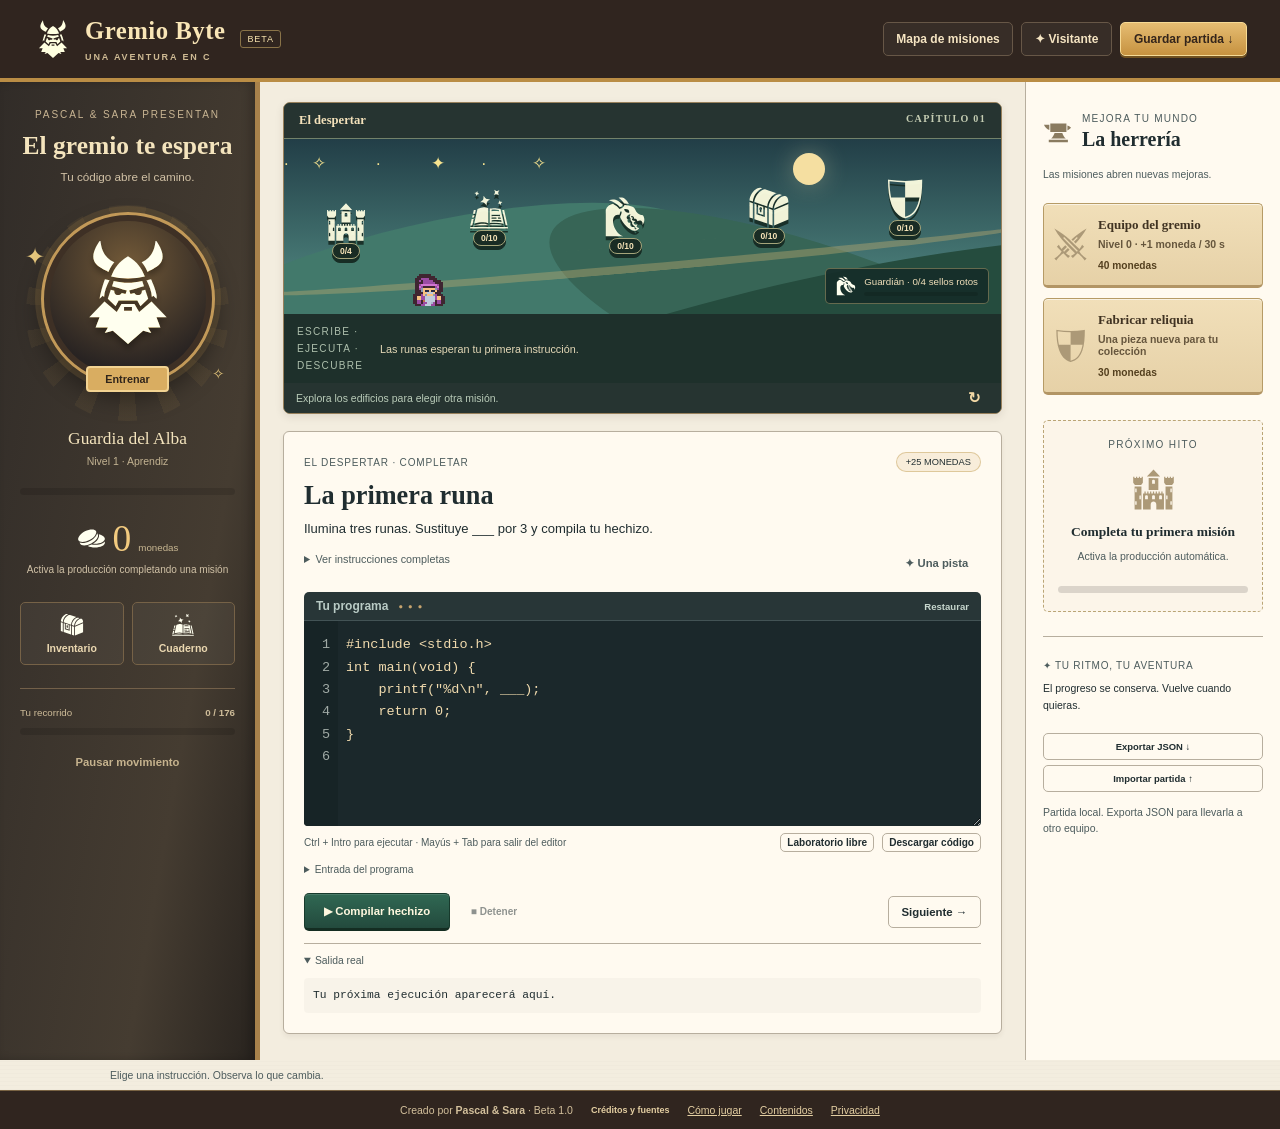
==== index.html @ 7a45344c "Publicar Gremio Byte: aventura C de Pascal & Sara" ====
<!doctype html>
<html lang="es" data-game="gremio-byte"><head><meta charset="utf-8"><meta name="viewport" content="width=device-width,initial-scale=1"><meta http-equiv="Content-Security-Policy" content="default-src 'self'; script-src 'self' 'wasm-unsafe-eval'; worker-src 'self' blob:; connect-src 'self'; img-src 'self' data: blob:; style-src 'self' 'unsafe-inline'; font-src 'self'; object-src 'none'; base-uri 'self'; form-action 'none'"><meta name="description" content="Gremio Byte: programa, explora y construye. Por Pascal &amp; Sara."><meta name="theme-color" content="#241b17"><title>Gremio Byte · Pascal &amp; Sara</title><link rel="icon" href="assets/game/dwarf-face.svg"><link rel="stylesheet" href="style.css"><script type="module" src="app.js"></script></head>
<body><a class="skip" href="#code">Ir al editor</a>
<header class="masthead"><a class="brand" href="./"><img src="assets/game/dwarf-face.svg" alt=""><span>Gremio Byte<small>UNA AVENTURA EN C</small></span></a><span class="beta">BETA</span><nav aria-label="Partida"><button id="open-map">Mapa de misiones</button><button id="open-settings"><span id="avatar-symbol">✦</span> <span id="profile-name">Visitante</span></button><button id="save-exit" class="gold">Guardar partida ↓</button></nav></header>
<div class="game-shell" id="workspace">
<aside class="character-panel"><div class="chapter-label">PASCAL &amp; SARA PRESENTAN</div><h1>El gremio te espera</h1><p class="world-intro">Tu código abre el camino.</p>
<div class="portrait-scene" id="portrait"><div class="sun-rays"></div><div class="floating-rune r1">✦</div><div class="floating-rune r2">✧</div><button id="gather" class="gather" aria-label="Entrenar: ganar una moneda"><img src="assets/game/dwarf-face.svg" alt=""><span class="gather-label">Entrenar</span></button><div id="float-reward" aria-hidden="true"></div></div>
<div class="character-name"><strong id="club-label">Taller del Alba</strong><span id="hero-level">Nivel 1 · Aprendiz</span></div><progress id="xp-bar" max="5" value="0" aria-label="Progreso al siguiente nivel"></progress>
<div class="wallet"><img src="assets/game/coins.svg" alt=""><strong id="credits">0</strong><span>monedas</span></div><p id="production" class="production">Completa una misión</p>
<div class="side-actions"><button id="collection"><img src="assets/game/chest.svg" alt=""> Inventario</button><button id="open-study"><img src="assets/game/book.svg" alt=""> Cuaderno</button></div>
<div class="progress-summary"><span>Tu recorrido</span><strong id="mastery">0</strong><progress id="course-progress" max="100" value="0" aria-label="Misiones completadas"></progress></div>
<button id="motion" class="text-button">Pausar movimiento</button></aside>
<main class="play-column"><section class="arena" aria-label="Mundo de juego"><div class="arena-top"><span id="zone-name">El despertar</span><span id="zone-count">CAPÍTULO 01</span></div><div id="board"></div><div class="scene-bottom"><p id="board-caption">Tu primera misión enciende el mundo.</p><button id="replay" aria-label="Repetir visualización">↻</button></div></section>
<section class="mission" aria-labelledby="mission-title"><div class="mission-top"><span id="mission-meta">MISIÓN</span><span id="mission-reward" class="reward">+25 monedas</span></div><h2 id="mission-title">Preparando la aventura…</h2><p id="mission-brief"></p>
<div class="mission-tools"><details id="instructions"><summary>Ver instrucciones completas</summary><div id="statement" class="prose"></div></details><button id="quick-hint" class="text-button">✦ Una pista</button></div>
<div id="block-section" hidden><h3>Ordena las instrucciones</h3><ol id="blocks" class="blocks"></ol></div><div id="prediction-section" hidden><label for="prediction">Tu predicción de la salida</label><textarea id="prediction" rows="3" spellcheck="false"></textarea></div>
<div class="editor-head"><label id="code-label" for="code">Tu programa</label><span class="editor-dots" aria-hidden="true">● ● ●</span><button id="reset-code" title="Recuperar código inicial">Restaurar</button></div><p id="function-note" hidden></p><div class="editor"><pre id="line-numbers" aria-hidden="true">1</pre><textarea id="code" rows="8" spellcheck="false" autocapitalize="off" autocomplete="off" autocorrect="off" aria-describedby="editor-help"></textarea></div>
<div class="editor-foot"><span id="editor-help">Ctrl + Intro para ejecutar · Mayús + Tab para salir del editor</span><button id="lab-toggle" aria-pressed="false">Laboratorio libre</button><button id="download-code">Descargar código</button></div>
<details class="input-details"><summary>Entrada del programa</summary><div id="stdin-section"><label for="stdin">Datos de entrada</label><textarea id="stdin" rows="2"></textarea><p>Los casos de misión usan sus entradas de referencia.</p></div></details>
<div class="run-bar"><button id="run" class="primary">▶ Compilar hechizo</button><button id="stop" disabled>■ Detener</button><button id="next-mission">Siguiente →</button></div><p id="result" role="status" aria-live="polite"></p><details id="output-details" open><summary>Salida real <span id="run-metrics"></span></summary><pre id="output" tabindex="0">El resultado aparecerá aquí.</pre><div id="artifacts"></div></details></section></main>
<aside class="shop-panel"><div class="shop-title"><img src="assets/game/anvil.svg" alt=""><div><span>MEJORA TU MUNDO</span><h2>La herrería</h2></div></div><p class="shop-intro">Las misiones abren nuevas mejoras.</p>
<button id="upgrade" class="shop-item"><img src="assets/game/sword.svg" alt=""><span><strong>Equipo del gremio</strong><small>Nivel <b id="gear">0</b> · +1 moneda / 30 s</small><em><span id="upgrade-cost">40</span> monedas</em></span></button>
<button id="draw" class="shop-item"><img src="assets/game/shield.svg" alt=""><span><strong>Fabricar reliquia</strong><small>Una pieza nueva para tu colección</small><em>30 monedas</em></span></button>
<div class="next-unlock"><span>PRÓXIMO HITO</span><img id="milestone-icon" src="assets/game/castle.svg" alt=""><strong id="milestone-name">Completa tu primera misión</strong><p id="milestone-description">El conocimiento activa la producción.</p><progress id="milestone-progress" max="5" value="0" aria-label="Progreso del próximo hito"></progress></div>
<div class="daily-note"><span>✦ TU RITMO, TU AVENTURA</span><p>El progreso se conserva. Vuelve cuando quieras.</p></div><div class="save-menu"><button id="export">Exportar JSON ↓</button><button id="import-button">Importar partida ↑</button><input id="import-file" type="file" accept=".json,application/json" hidden><p id="save-status">Guardado en este navegador.</p></div></aside></div>
<p id="notice" class="notice" role="status" aria-live="polite">Elige una instrucción. Observa lo que cambia.</p>
<footer><span>Creado por <strong>Pascal &amp; Sara</strong> · Beta 1.0</span><button id="open-credits">Créditos y fuentes</button><a href="docs/GUIA.html">Cómo jugar</a><a href="docs/COBERTURA.html">Contenidos</a><a href="docs/PRIVACIDAD.html">Privacidad</a></footer>
<dialog id="map-dialog" aria-labelledby="map-title"><div class="dialog-top"><div><span class="eyebrow">ELIGE TU DESTINO</span><h2 id="map-title">Mapa de misiones</h2></div><button data-close="map-dialog" aria-label="Cerrar mapa">×</button></div><label for="search-missions">Buscar concepto o misión</label><input type="search" id="search-missions" placeholder="Variables, bucles, vectores…"><div id="campaign-list"></div><a href="downloads/practicas-por-tema.zip">Descargar prácticas y orientaciones</a></dialog>
<dialog id="study-dialog" aria-labelledby="study-title"><div class="dialog-top"><h2 id="study-title">Tu cuaderno</h2><button data-close="study-dialog" aria-label="Cerrar cuaderno">×</button></div><div class="study-tabs" role="tablist" aria-label="Consulta"><button id="tab-theory" data-study="theory" role="tab" aria-controls="theory-pane" aria-selected="true">Ideas</button><button id="tab-glossary" data-study="glossary" role="tab" aria-controls="glossary-pane" aria-selected="false">Palabras</button><button id="tab-hints" data-study="hints" role="tab" aria-controls="hints-pane" aria-selected="false">Pistas</button></div><section id="theory-pane" role="tabpanel" aria-labelledby="tab-theory"><div id="theory-content" class="prose"></div></section><section id="glossary-pane" role="tabpanel" aria-labelledby="tab-glossary" hidden><label for="glossary-search">Busca una palabra del código</label><input id="glossary-search" type="search"><dl id="glossary-results"></dl></section><section id="hints-pane" role="tabpanel" aria-labelledby="tab-hints" hidden><p id="hint-text"></p><button id="hint">Otra pista</button><button id="show-solution">Ver propuesta explicada</button><div id="solution" class="prose" hidden></div></section></dialog>
<dialog id="settings" aria-labelledby="settings-title"><div class="dialog-top"><h2 id="settings-title">Tu lugar de juego</h2><button type="button" data-close="settings" aria-label="Cerrar preferencias">×</button></div><form id="settings-form"><div class="form-grid"><label>Nombre o alias<input name="name" maxlength="32" required autocomplete="off"></label><label>Nombre de tu taller o gremio<input name="club" maxlength="40" required autocomplete="off"></label><label>Emblema<select name="avatar"><option value="0">✦ Estrella</option><option value="1">◇ Diamante</option><option value="2">♧ Trébol</option><option value="3">☼ Sol</option><option value="4">△ Triángulo</option><option value="5">○ Círculo</option><option value="6">⬡ Hexágono</option><option value="7">♜ Torre</option><option value="8">♞ Caballo</option><option value="9">♝ Alfil</option><option value="10">♛ Dama</option><option value="11">♚ Rey</option></select></label><label>Ambiente<select name="theme"><option value="cream">Papel crema</option><option value="night">Noche</option><option value="contrast">Alto contraste</option><option value="paper">Papel blanco</option></select></label><label>Tamaño del texto<select name="scale"><option value="1">100 %</option><option value="1.15">115 %</option><option value="1.3">130 %</option><option value="1.5">150 %</option><option value="1.75">175 %</option><option value="2">200 %</option></select></label><label>Colores de los elementos<select name="vision"><option value="standard">Estándar</option><option value="deuteranopia">Deuteranopia</option><option value="protanopia">Protanopia</option><option value="tritanopia">Tritanopia</option><option value="monochrome">Monocromo</option></select></label><label>Color del papel crema<input name="background" type="color" value="#f3eddf"></label></div><label class="check"><input name="motion" type="checkbox"> Animaciones de fondo y escena</label><label class="check"><input name="sound" type="checkbox"> Sonido breve al completar una misión</label><p class="quiet">Las formas y etiquetas también distinguen los elementos. El texto y los controles conservan su propio fondo para mantener el contraste.</p><button class="primary" type="submit">Guardar preferencias</button></form></dialog>
<dialog id="credits-dialog" aria-labelledby="credits-title"><div class="dialog-top"><h2 id="credits-title">Créditos y fuentes</h2><button data-close="credits-dialog" type="button" aria-label="Cerrar créditos">×</button></div><div id="credits-body" class="prose"></div></dialog>
<dialog id="collection-dialog" aria-labelledby="collection-title"><div class="dialog-top"><h2 id="collection-title">Inventario</h2><button data-close="collection-dialog" type="button" aria-label="Cerrar colección">×</button></div><div id="collection-body"></div></dialog>
<dialog id="exit-dialog" aria-labelledby="exit-title"><div class="dialog-top"><h2 id="exit-title">Llévate tu partida</h2><button data-close="exit-dialog" type="button" aria-label="Cerrar aviso de guardado">×</button></div><p>Hemos solicitado la descarga de tu JSON. Comprueba que esté en Descargas antes de cerrar esta pestaña.</p><p>La copia local se conserva en este navegador. No se envían tu código ni tu progreso a un servidor de partidas.</p><button data-close="exit-dialog" type="button" class="primary">Seguir jugando</button></dialog>
<div id="source-toast" class="toast" role="status" hidden>Has llegado al taller. Creado por Pascal & Sara El menú del navegador sigue disponible.</div>
<noscript>Activa JavaScript para jugar. También puedes descargar las prácticas.</noscript></body></html>
---- style.css ----
@font-face{font-family:system-fallback;src:local("Georgia")}
:root{--bg:#eee4ce;--panel:#fff6df;--ink:#302b26;--muted:#64584b;--accent:#275c4d;--accentText:#fff;--line:#c6b79b;--scale:1;--gold:#e8bd66;--wood:#30251f;--team-a:#8edbc1;--team-b:#e9ba6a}
*{box-sizing:border-box}html{font-size:calc(15px * var(--scale));color-scheme:light}body{margin:0;background:var(--bg);color:var(--ink);font-family:"Segoe UI",sans-serif;background-image:repeating-linear-gradient(0deg,transparent 0 3px,#00000003 3px 4px)}button,input,select,textarea{font:inherit}button,a,input,textarea,select,summary{-webkit-tap-highlight-color:transparent}button{cursor:pointer;border:1px solid var(--line);border-radius:5px;background:var(--panel);color:var(--ink);padding:.6rem .85rem;font-weight:600;transition:filter .15s,transform .15s}button:hover:not(:disabled){filter:brightness(1.08);transform:translateY(-1px)}button:active:not(:disabled){transform:translateY(1px)}button:disabled{opacity:.5;cursor:default}button:focus-visible,a:focus-visible,summary:focus-visible,input:focus-visible,textarea:focus-visible,select:focus-visible{outline:3px solid #1584c9;outline-offset:3px}a{color:var(--accent)}[hidden]{display:none!important}img{max-width:100%}h1,h2,h3,p{margin-top:0}h1,h2,h3{font-family:Georgia,serif}h2{font-size:1.65rem}p{line-height:1.55}small{font-size:.76rem}.skip{position:absolute;top:-100px;left:10px;background:var(--panel);padding:12px;z-index:100}.skip:focus{top:10px}
.masthead{height:82px;background:var(--wood);color:#f8e4af;border-bottom:4px solid #ba8d45;display:flex;align-items:center;padding:0 2.2rem;gap:1rem;box-shadow:0 2px 10px #0004}.brand{color:#f9e6b7;text-decoration:none;display:flex;gap:.8rem;align-items:center;font:bold 1.65rem Georgia,serif;letter-spacing:.02em}.brand img{width:40px;height:40px;filter:sepia(1) saturate(2)}.brand small{display:block;font:600 .6rem "Segoe UI",sans-serif;letter-spacing:.21em;color:#cfbb94;margin-top:7px}.beta{border:1px solid #897348;border-radius:3px;font-size:.6rem;padding:.2rem .4rem;letter-spacing:.1em}.masthead nav{margin-left:auto;display:flex;gap:8px}.masthead button{background:#ffffff09;border-color:#675747;color:#f5e4c2;font-size:.8rem}.masthead button.gold{background:linear-gradient(#e6bd72,#c69240);border-color:#f6da95;color:#34251b;box-shadow:0 2px 0 #705120}
.game-shell{display:grid;grid-template-columns:260px minmax(0,1fr) 255px;max-width:1600px;margin:auto;min-height:calc(100vh - 145px)}.character-panel{background:linear-gradient(100deg,#312c28,#453c31 70%,#29241f);color:#f4e4bd;border-right:5px solid #a7814b;box-shadow:inset -5px 0 10px #0003;padding:27px 20px;text-align:center;position:relative}.chapter-label{font-size:.56rem;letter-spacing:.19em;color:#c9b593;margin-bottom:12px}.character-panel h1{font-size:1.7rem;line-height:1.1;margin-bottom:8px}.world-intro{font-size:.78rem;color:#d1c1a5}.portrait-scene{height:230px;position:relative;display:grid;place-items:center;isolation:isolate}.sun-rays{position:absolute;inset:3%;border-radius:50%;background:repeating-conic-gradient(from 0deg,#ecba5b10 0deg 10deg,transparent 10deg 25deg);animation:spin 80s linear infinite;z-index:-1}.gather{position:relative;width:174px;height:174px;border-radius:50%;display:grid;place-items:center;border:3px solid #c29958;background:radial-gradient(circle at 50% 30%,#735a38,#282322 72%);box-shadow:inset 0 0 0 6px #3e3025,0 0 0 6px #a7804733,0 12px 25px #0006;transition:transform .1s}.gather img{width:110px;height:110px;filter:sepia(1) saturate(1.4);margin-top:-13px;filter:drop-shadow(0 5px 3px #0005) sepia(1)}.gather:hover:not(:disabled){transform:scale(1.035)}.gather:active:not(:disabled){transform:scale(.96)}.gather-label{position:absolute;bottom:-9px;background:#d9ad61;color:#30251b;border:2px solid #f2d392;padding:5px 17px;border-radius:4px;font-size:.72rem;white-space:nowrap}.floating-rune{position:absolute;color:#e7c87d;animation:bob 4s ease-in-out infinite}.r1{left:5px;top:45px;font-size:1.6rem}.r2{right:10px;bottom:45px;animation-delay:-2s}.character-name strong{display:block;font:1.16rem Georgia,serif}.character-name span{display:block;color:#c3b392;font-size:.7rem;margin:6px 0 11px}progress{width:100%;height:7px;accent-color:#bb914c;border:0;border-radius:5px;overflow:hidden}progress::-webkit-progress-bar{background:#0002}progress::-webkit-progress-value{background:linear-gradient(90deg,#a67b39,#ebc879)}.wallet{display:flex;align-items:baseline;justify-content:center;gap:7px;margin:22px 0 2px}.wallet img{width:29px;height:29px;align-self:center;filter:sepia(1)}.wallet strong{font:2.5rem Georgia,serif;color:#f2ca7f}.wallet span{font-size:.65rem;color:#c8b792}.production{font-size:.67rem;color:#d1c2a7;min-height:2rem}.side-actions{display:grid;grid-template-columns:1fr 1fr;gap:8px}.side-actions button{background:#ffffff0a;color:#ebd8b1;border-color:#766247;font-size:.7rem;padding:10px 2px}.side-actions img{display:block;width:24px;height:24px;margin:0 auto 5px;filter:sepia(1)}.progress-summary{border-top:1px solid #736049;margin-top:23px;padding-top:18px;text-align:left;font-size:.65rem;color:#cebc99}.progress-summary strong{float:right}.progress-summary progress{margin-top:10px}.text-button{background:transparent;border:0;font-size:.75rem;color:var(--muted)}.character-panel .text-button{color:#c6b38e;margin-top:12px}
.play-column{min-width:0;padding:20px 23px 26px;background:var(--bg)}.arena{border:1px solid #97805b;border-radius:7px;overflow:hidden;box-shadow:0 3px 8px #342a221a;background:#253e3a;margin-bottom:17px}.arena-top{display:flex;justify-content:space-between;padding:10px 15px;background:#263431;color:#f4e2bb;border-bottom:1px solid #73826a;font:bold .84rem Georgia,serif}.arena-top span:last-child{font:600 .56rem "Segoe UI";letter-spacing:.13em;color:#c5cdb3}.landscape{height:175px;position:relative;overflow:hidden;background:linear-gradient(#223e47,#548e85);isolation:isolate}.scene-moon{position:absolute;width:32px;height:32px;left:71%;top:14px;background:#f5dfa1;border-radius:50%;box-shadow:0 0 25px #eee4b150;z-index:-2}.hill{position:absolute;width:80%;height:160px;border-radius:50%;z-index:-1;background:#284f47;transform:rotate(-13deg)}.hill-0{bottom:-70px;left:-20%;background:#42796b}.hill-1{bottom:-94px;right:-15%;background:#376556;transform:rotate(19deg)}.hill-2{bottom:-128px;left:12%;width:120%;background:#254c3e}.world-path{position:absolute;left:-5%;right:-5%;top:106px;height:27px;border-radius:50%;transform:rotate(-5deg);border:8px solid #c1ad7066;border-top:none}.world-station{position:absolute;background:transparent;border:0;padding:0;width:52px;height:62px;filter:drop-shadow(0 4px 0 #172d25);display:grid;justify-items:center;align-content:center}.world-station img{width:42px;height:42px;filter:sepia(1) saturate(1.8);opacity:.94}.world-station span{font-size:.57rem;line-height:1;background:#192c24;color:#f4e2b7;border:1px solid #a5a57a;padding:3px 7px;border-radius:9px}.station-0{left:5%;top:60px}.station-1{left:25%;top:47px}.station-2{left:44%;top:55px}.station-3{left:64%;top:45px}.station-4{left:83%;top:37px}.fireflies{position:absolute;inset:15px 0;pointer-events:none;color:#f7e48f;font-size:1.1rem;white-space:pre;animation:glow 6s ease-in-out infinite}.companion{position:absolute;bottom:8px;left:18%;width:32px;height:32px;background:url("assets/game/tiny-dungeon.png") 0 -224px/384px 352px;image-rendering:pixelated;animation:bob 3s ease-in-out infinite}.result-tray{display:flex;align-items:center;gap:8px;min-height:62px;background:#1e302b;color:#e4d8b7;padding:9px 13px;font-size:.72rem;flex-wrap:wrap}.tray-label{font-size:.5rem;letter-spacing:.13em;color:#adbfac;max-width:75px;line-height:1.7}.output-token{display:flex;align-items:center;gap:4px;background:#ffffff08;border:1px solid #8ba78c55;border-radius:4px;padding:5px 7px;animation:appear .3s both;animation-delay:calc(var(--i) * 80ms)}.output-token img{width:18px;height:21px;filter:sepia(1)}.quantity-row{display:flex;gap:3px;margin-left:auto;flex-wrap:wrap}.quantity-row img{width:15px;height:19px;filter:sepia(1)}.scene-bottom{display:flex;align-items:center;justify-content:space-between;padding:4px 12px;background:#263431;color:#baccb9;gap:8px}.scene-bottom p{font-size:.63rem;margin:0}.scene-bottom button{padding:2px 8px;background:transparent;color:#f2d8a5;border:0}
.mission{background:var(--panel);border:1px solid var(--line);border-radius:6px;box-shadow:0 3px 5px #39281910;padding:20px}.mission-top{display:flex;justify-content:space-between;gap:10px;font-size:.56rem;color:var(--muted);text-transform:uppercase;letter-spacing:.08em;align-items:center;margin-bottom:9px}.reward{white-space:nowrap;background:#c2994420;border:1px solid #be974a70;border-radius:12px;padding:4px 9px;font-size:.62rem;color:var(--ink);letter-spacing:0}.mission h2{font-size:1.75rem;margin-bottom:8px}.mission>p{font-size:.87rem;margin-bottom:9px}.mission-tools{display:flex;align-items:flex-start;justify-content:space-between;gap:8px;margin-bottom:13px}.mission-tools details{min-width:0}.mission-tools summary{font-size:.72rem;color:var(--muted)}summary{cursor:pointer;padding:4px 0;line-height:1.4}.editor-head{background:#283637;color:#b9cbc5;display:flex;align-items:center;gap:10px;padding:7px 12px;border-radius:5px 5px 0 0;border-bottom:1px solid #435355;font-size:.68rem}.editor-head label{font-weight:600}.editor-head button{background:none;border:0;color:#c6d6cd;padding:0;margin-left:auto;font-size:.64rem}.editor-dots{font-size:.5rem;letter-spacing:.2em;color:#c7a46e}.editor{display:flex;background:#1b282b;min-height:170px;border-radius:0 0 4px 4px;overflow:hidden}.editor pre{margin:0;padding:13px 8px 13px 13px;color:#a0aaa5;text-align:right;background:#172426;font: .83rem/1.65 Consolas,monospace;overflow:hidden;user-select:none;min-width:34px}.editor textarea{margin:0;flex:1;min-width:0;width:100%;resize:vertical;border:0;border-radius:0;padding:13px 13px 13px 8px;color:#f1dbae;background:transparent;font:.83rem/1.65 Consolas,monospace;tab-size:4;white-space:pre;overflow:auto;min-height:170px}.editor textarea:focus{outline:2px solid #b6d9cc;outline-offset:-2px}.editor-foot{display:flex;gap:8px;align-items:center;flex-wrap:wrap;font-size:.53rem;color:var(--muted);padding:7px 0}.editor-foot span{flex:1;min-width:160px}.editor-foot button{font-size:.59rem;padding:3px 6px;background:transparent}.editor-foot button[aria-pressed=true]{background:var(--accent);color:var(--accentText)}.input-details{font-size:.68rem;color:var(--muted)}.run-bar{display:flex;align-items:center;gap:8px;margin-top:12px}.run-bar button{font-size:.76rem}.primary{background:linear-gradient(#306853,#234a3d);color:#fff8df;border:1px solid #173a2c;border-bottom:3px solid #142d22;padding:10px 19px;box-shadow:inset 0 1px #ffffff20}.run-bar #next-mission{margin-left:auto;background:none}.run-bar #stop{background:none;border:0;font-size:.67rem}#result{font-size:.78rem;margin:12px 0;color:var(--ink)}#result:empty{display:none}#output-details{margin-top:12px;border-top:1px solid var(--line);padding-top:6px}#output-details summary{font-size:.69rem;color:var(--muted)}#run-metrics{font-size:.57rem;margin-left:5px;overflow-wrap:anywhere}#output{font:.75rem/1.5 Consolas,monospace;max-height:240px;overflow:auto;white-space:pre-wrap;background:#00000007;border-radius:4px;padding:9px;margin:6px 0 0}#artifacts img{max-height:300px;object-fit:contain}
.shop-panel{padding:26px 17px;background:var(--panel);border-left:1px solid var(--line)}.shop-title{display:flex;gap:10px;align-items:center}.shop-title img{width:29px;height:29px;filter:brightness(.4) sepia(1)}.shop-title span{font-size:.53rem;letter-spacing:.12em;color:var(--muted)}.shop-title h2{font-size:1.33rem;margin:3px 0}.shop-intro{font-size:.69rem;color:var(--muted);margin:13px 0 20px}.shop-item{width:100%;display:flex;align-items:center;gap:10px;text-align:left;padding:13px 9px;margin:10px 0;background:linear-gradient(#f1dfb9,#e6d1a7);border:1px solid #b69b66;border-bottom:3px solid #b29565;color:#403322;box-shadow:inset 0 1px #fff9}.shop-item>img{width:35px;height:40px;filter:brightness(.5) sepia(1)}.shop-item strong{display:block;font: bold .87rem Georgia,serif}.shop-item small{display:block;font-size:.59rem;margin:5px 0;color:#66563d}.shop-item em{font-style:normal;font-size:.68rem;color:#54401f}.next-unlock{margin-top:25px;padding:18px 14px;background:#b7a3780d;border:1px dashed #baa576;border-radius:5px;text-align:center}.next-unlock>span{display:block;font-size:.53rem;letter-spacing:.13em;color:var(--muted)}.next-unlock img{display:block;width:45px;height:45px;filter:brightness(.5) sepia(1);margin:17px auto 12px}.next-unlock strong{font:bold .9rem Georgia,serif;display:block}.next-unlock p{font-size:.65rem;margin:8px 0 12px;color:var(--muted)}.daily-note{border-top:1px solid var(--line);margin-top:24px;padding-top:18px}.daily-note span{font-size:.51rem;letter-spacing:.07em;color:var(--muted)}.daily-note p{font-size:.7rem;margin:8px 0}.save-menu{margin-top:20px}.save-menu button{font-size:.63rem;padding:7px;background:transparent;width:100%;margin-bottom:5px}.save-menu p{font-size:.6rem;color:var(--muted);margin:7px 0}.notice{max-width:1100px;margin:0 auto;padding:7px 20px;font-size:.7rem;color:var(--muted);min-height:30px}.notice.error{color:#a52f20;background:#fff0e5}footer{display:flex;align-items:center;justify-content:center;gap:18px;flex-wrap:wrap;padding:13px 20px;background:var(--wood);color:#d3c09c;font-size:.6rem;border-top:1px solid #796343}footer a{color:#e3cea2}footer button{font-size:.6rem;background:none;color:#e3cea2;border:0;padding:0}
dialog{color:var(--ink);background:var(--panel);border:2px solid #a78953;border-radius:9px;max-width:800px;width:calc(100% - 30px);max-height:88vh;padding:25px;box-shadow:0 20px 70px #0007}dialog::backdrop{background:#151d24b5;backdrop-filter:blur(3px)}.dialog-top{display:flex;justify-content:space-between;align-items:center;gap:20px;margin-bottom:17px}.dialog-top h2{margin:0}.dialog-top button{font-size:1.5rem;border:0;background:transparent;padding:0 8px}.eyebrow{font-size:.6rem;letter-spacing:.12em;color:var(--muted)}input,select,textarea{max-width:100%;background:var(--panel);color:var(--ink);border:1px solid var(--line);border-radius:4px;padding:8px}input[type=search]{width:100%;margin:7px 0 13px}label{display:block;font-size:.8rem}textarea{width:100%;font-family:Consolas,monospace}.form-grid{display:grid;grid-template-columns:1fr 1fr;gap:14px}.form-grid input,.form-grid select{display:block;width:100%;margin-top:5px}.check{display:flex;align-items:center;gap:8px;margin:15px 0}.check input{width:auto}.quiet{font-size:.75rem;color:var(--muted)}#campaign-list details{margin:8px 0;border:1px solid var(--line);border-radius:5px;padding:10px}#campaign-list summary{font-weight:600}.mission-link{display:block;width:100%;text-align:left;border:0;border-bottom:1px solid var(--line);background:transparent;border-radius:0;font-weight:400;padding:10px}.mission-link small{display:block;color:var(--muted);font-size:.65rem;margin-top:4px}.mission-link.active{background:var(--accent);color:var(--accentText)}.mission-link.active small{color:inherit}.study-tabs{display:flex;gap:7px;border-bottom:1px solid var(--line);padding-bottom:12px;margin-bottom:15px}.study-tabs [aria-selected=true]{background:var(--accent);color:var(--accentText)}.prose{font-size:.86rem;line-height:1.65;overflow-wrap:anywhere}.prose pre{overflow:auto;background:#00000009;padding:12px;white-space:pre-wrap;font:.8rem/1.6 Consolas,monospace}.prose table{border-collapse:collapse;display:block;overflow:auto;max-width:100%}.prose th,.prose td{border:1px solid var(--line);padding:8px}.prose h2{font-size:1.35rem}.prose h3{font-size:1.1rem}dt{font-weight:700;margin-top:12px}dd{margin:5px 0;font-size:.86rem;line-height:1.5}#hint-text{white-space:pre-line}.blocks li{margin-bottom:8px}.blocks code{display:block;white-space:pre-wrap}.blocks button{font-size:.7rem;margin:4px}.inventory-grid{display:grid;grid-template-columns:repeat(6,1fr);gap:10px}.inventory-item{border:1px solid var(--line);padding:10px 5px;text-align:center;background:#c69d4717;border-radius:5px}.inventory-item img{display:block;width:36px;height:36px;margin:0 auto 7px;filter:brightness(.4) sepia(1)}.inventory-item span{font-size:.55rem}.inventory-item.locked{opacity:.4}.toast{position:fixed;bottom:15px;left:15px;max-width:350px;z-index:20;background:var(--panel);border:1px solid var(--line);padding:15px;box-shadow:0 5px 20px #0004;font-size:.8rem}.float-coin{position:absolute;left:50%;top:50%;color:#ffe19d;font:bold 2rem Georgia;pointer-events:none;animation:floatup .9s forwards;z-index:3}.win-banner{position:absolute;left:-10px;right:-10px;bottom:-10px;background:#f2cf85;color:#392d1f;border:2px solid #fff1bb;border-radius:6px;box-shadow:0 5px 20px #0005;padding:12px;z-index:8;animation:appear .3s}.win-banner img{width:25px;height:25px;filter:brightness(.4) sepia(1);display:block;margin:auto}.win-banner span{font-size:.6rem;font-weight:700}.celebrate .world-station{animation:bob .5s 2}
html[data-game=forja-infinita] .character-panel{background:linear-gradient(100deg,#1c343b,#2c5058 75%,#182c33);border-right-color:#a88348}html[data-game=forja-infinita] .gather{background:radial-gradient(circle at 50% 40%,#4e8c8a,#1c363d 70%)}html[data-game=forja-infinita] .gather img{filter:drop-shadow(0 0 12px #9ef4e588);width:106px}html[data-game=forja-infinita] .landscape{background:linear-gradient(#4b737a,#a8b5a1)}html[data-game=forja-infinita] .hill-0{background:#688f7e}html[data-game=forja-infinita] .hill-1{background:#4c766a}html[data-game=forja-infinita] .hill-2{background:#345a51}html[data-game=forja-infinita] .world-station img{filter:sepia(1) saturate(1.4)}
html[data-vision=monochrome] .arena,html[data-vision=monochrome] .portrait-scene{filter:grayscale(1)}html[data-vision=tritanopia] .output-token{border-color:#ef9bb2}html[data-vision=deuteranopia] .output-token,html[data-vision=protanopia] .output-token{border-color:#f0c332}.still *,.still *::before,.still *::after{animation:none!important;transition:none!important}
@keyframes spin{to{transform:rotate(360deg)}}@keyframes bob{50%{transform:translateY(-5px)}}@keyframes glow{50%{opacity:.3;transform:translateY(6px)}}@keyframes appear{from{opacity:0;transform:translateY(8px)}to{opacity:1;transform:translateY(0)}}@keyframes floatup{to{opacity:0;transform:translateY(-80px)}}
@media(min-width:1500px){.game-shell{grid-template-columns:290px minmax(0,1fr) 280px}.portrait-scene{height:260px}.landscape{height:200px}.play-column{padding:25px 30px}}
@media(max-width:1100px){.game-shell{grid-template-columns:220px minmax(0,1fr)}.shop-panel{grid-column:1/-1;display:grid;grid-template-columns:1fr 1fr 1fr;gap:14px;border-top:1px solid var(--line)}.shop-intro,.daily-note{display:none}.shop-title{grid-column:1/-1}.next-unlock{margin:0;grid-column:3;grid-row:2/4}.save-menu{grid-column:1/3;margin:0;display:flex;align-items:start;gap:8px}.shop-item{margin:0}.play-column{padding:18px}.masthead{padding:0 18px}.masthead nav{gap:5px}}
@media(max-width:720px){html{font-size:calc(14px * var(--scale))}.masthead{height:auto;min-height:76px;padding:13px;flex-wrap:wrap;gap:8px}.brand{font-size:1.3rem}.brand img{width:28px}.brand small{font-size:.5rem}.masthead nav{width:100%;margin:0;justify-content:space-between}.masthead nav button{font-size:.67rem;padding:7px}.game-shell{display:block}.character-panel{border-right:0;border-bottom:4px solid #a7814b;display:grid;grid-template-columns:100px 1fr 1fr;gap:5px 12px;padding:12px;text-align:left;align-items:center}.chapter-label,.character-panel h1,.world-intro,.character-panel>.text-button,.sun-rays,.floating-rune,.character-name,.character-panel>#xp-bar,.progress-summary{display:none}.portrait-scene{height:100px;grid-row:1/4}.gather{width:84px;height:84px}.gather img{width:55px!important;height:55px!important}.gather-label{font-size:.55rem;padding:3px 7px}.wallet{margin:0;justify-content:start;grid-column:2}.wallet strong{font-size:1.8rem}.wallet img{width:18px}.production{margin:0;font-size:.58rem;grid-column:2;min-height:0}.side-actions{grid-column:3;grid-row:1/4;display:block}.side-actions button{width:100%;display:flex;align-items:center;justify-content:center;gap:5px;margin:4px 0;padding:7px}.side-actions img{width:16px;height:16px;margin:0}.play-column{padding:12px}.landscape{height:145px}.world-station{width:38px;height:52px}.world-station img{width:32px;height:32px}.mission{padding:14px}.mission h2{font-size:1.5rem}.mission-tools{flex-wrap:wrap}.run-bar{flex-wrap:wrap}.run-bar .primary{flex:1}.run-bar #next-mission{margin-left:0}.editor textarea{font-size:.78rem}.shop-panel{display:grid;grid-template-columns:1fr 1fr;padding:15px;gap:10px}.shop-title{grid-column:1/-1}.next-unlock{grid-column:1/-1;grid-row:auto;display:none}.save-menu{grid-column:1/-1;flex-wrap:wrap}.save-menu button{width:auto}.shop-item{padding:9px 7px;gap:7px}.shop-item>img{width:25px}.shop-item strong{font-size:.8rem}.inventory-grid{grid-template-columns:repeat(4,1fr)}.form-grid{grid-template-columns:1fr}.mission-top{flex-wrap:wrap}.result-tray{gap:5px}.tray-label{width:100%;max-width:none}.win-banner{left:0;right:-60px}.scene-bottom p{font-size:.58rem}footer{gap:12px}dialog{padding:17px}.quantity-row{margin-left:0}}
@media(prefers-reduced-motion:reduce){*{animation:none!important;transition:none!important}}

/* Readability and high-contrast override. */
.editor-foot,.editor-foot button,.chapter-label,.arena-top span:last-child,.tray-label,.mission-top,.shop-title span,.daily-note span,.next-unlock>span{font-size:.67rem}
.save-menu p,.scene-bottom p,.shop-item small,.next-unlock p,footer{font-size:.7rem}
.editor textarea,.editor pre{font-size:.9rem}
html[data-theme=contrast] button,html[data-theme=contrast] .shop-item,html[data-theme=contrast] .primary{background:#000;color:#fff;border-color:#fff}
html[data-theme=contrast] button *,html[data-theme=contrast] .shop-item *{color:#fff}
html[data-theme=contrast] .character-panel,html[data-theme=contrast] .masthead,html[data-theme=contrast] footer{background:#000;color:#fff}
html[data-theme=contrast] .character-panel p,html[data-theme=contrast] .character-panel span,html[data-theme=contrast] footer a{color:#fff}
html[data-theme=contrast] .notice.error{background:#000;color:#ffeb80}
@media(max-width:720px){.masthead nav{flex-wrap:wrap}.masthead nav button{max-width:100%;overflow-wrap:anywhere}.side-actions button{overflow-wrap:anywhere}.character-panel{grid-template-columns:90px minmax(0,1fr) minmax(0,1fr)}.shop-panel{grid-template-columns:minmax(0,1fr) minmax(0,1fr)}.shop-item{flex-wrap:wrap}.mission-reward{white-space:normal}.run-bar button{max-width:100%;overflow-wrap:anywhere}}
.encounter{position:absolute;bottom:10px;right:12px;display:grid;grid-template-columns:21px auto;gap:4px 7px;align-items:center;background:#152c29e8;color:#f0dfb9;border:1px solid #c1af7677;border-radius:5px;padding:7px 10px;max-width:65%;font-size:.65rem}.encounter img{width:20px;height:20px;grid-row:1/3;filter:sepia(1)}.encounter progress{height:4px}.result-tray code{white-space:pre-wrap;overflow-wrap:anywhere;max-width:100%}
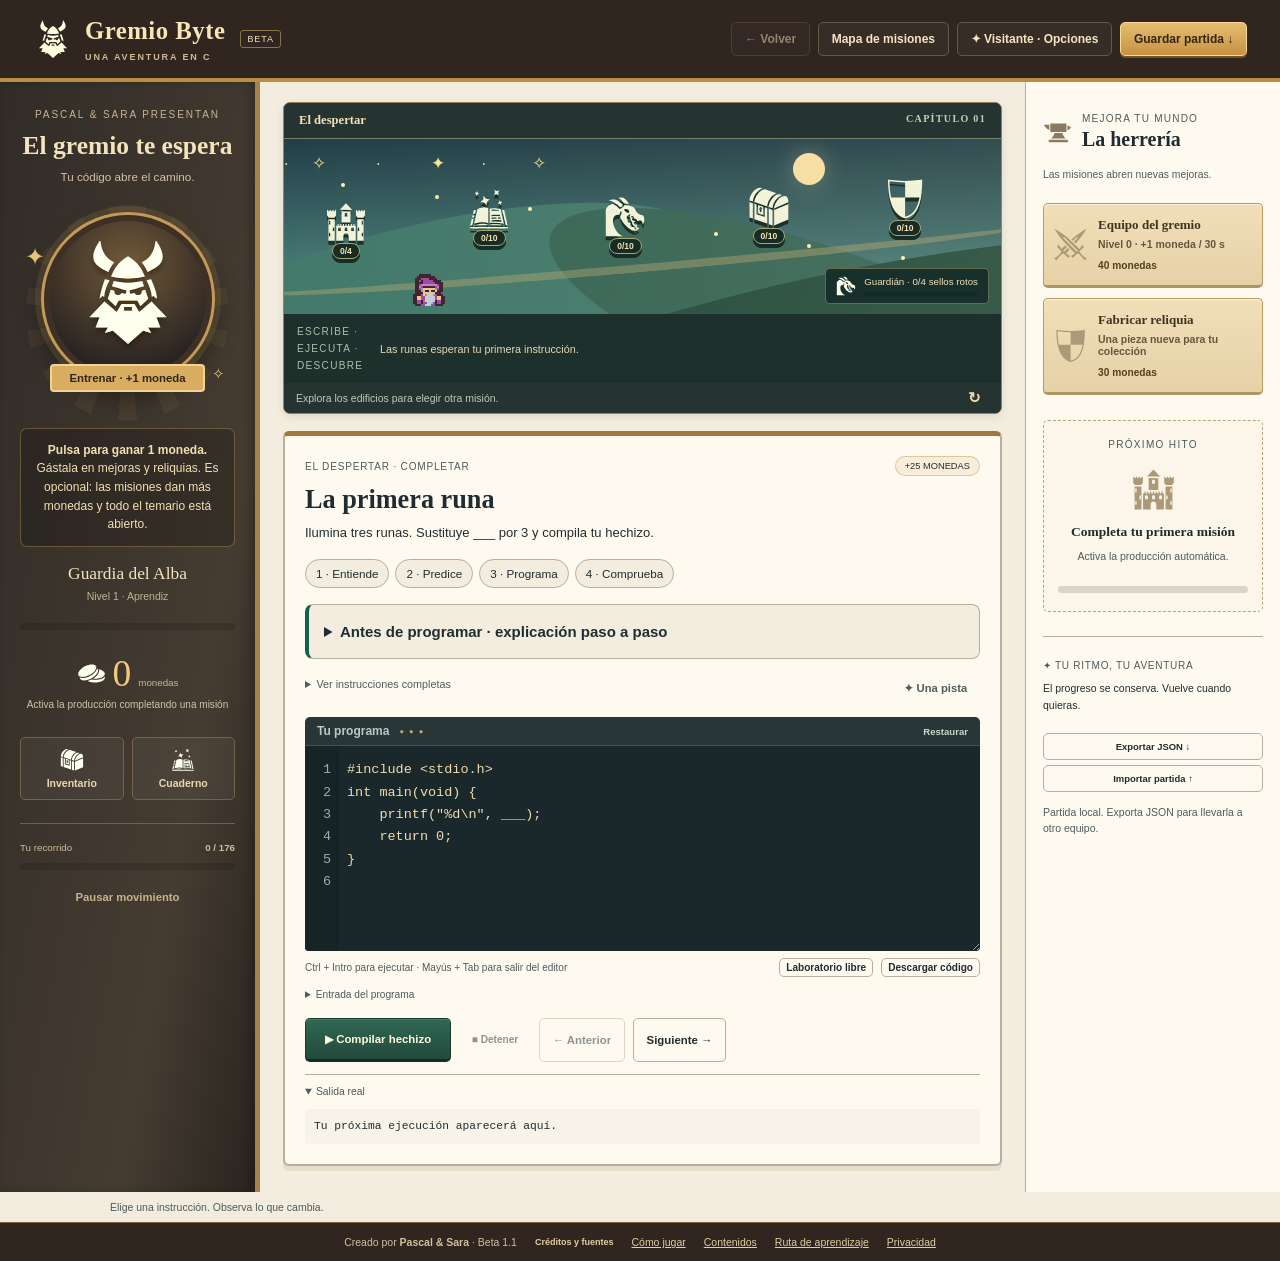
==== commit 9b0c8b76: "Mejora orientación, navegación, cuadernos y opciones de juego" ====
--- a/index.html
+++ b/index.html
@@ -1,35 +1,35 @@
-<!doctype html>
-<html lang="es" data-game="gremio-byte"><head><meta charset="utf-8"><meta name="viewport" content="width=device-width,initial-scale=1"><meta http-equiv="Content-Security-Policy" content="default-src 'self'; script-src 'self' 'wasm-unsafe-eval'; worker-src 'self' blob:; connect-src 'self'; img-src 'self' data: blob:; style-src 'self' 'unsafe-inline'; font-src 'self'; object-src 'none'; base-uri 'self'; form-action 'none'"><meta name="description" content="Gremio Byte: programa, explora y construye. Por Pascal &amp; Sara."><meta name="theme-color" content="#241b17"><title>Gremio Byte · Pascal &amp; Sara</title><link rel="icon" href="assets/game/dwarf-face.svg"><link rel="stylesheet" href="style.css"><script type="module" src="app.js"></script></head>
-<body><a class="skip" href="#code">Ir al editor</a>
-<header class="masthead"><a class="brand" href="./"><img src="assets/game/dwarf-face.svg" alt=""><span>Gremio Byte<small>UNA AVENTURA EN C</small></span></a><span class="beta">BETA</span><nav aria-label="Partida"><button id="open-map">Mapa de misiones</button><button id="open-settings"><span id="avatar-symbol">✦</span> <span id="profile-name">Visitante</span></button><button id="save-exit" class="gold">Guardar partida ↓</button></nav></header>
-<div class="game-shell" id="workspace">
-<aside class="character-panel"><div class="chapter-label">PASCAL &amp; SARA PRESENTAN</div><h1>El gremio te espera</h1><p class="world-intro">Tu código abre el camino.</p>
-<div class="portrait-scene" id="portrait"><div class="sun-rays"></div><div class="floating-rune r1">✦</div><div class="floating-rune r2">✧</div><button id="gather" class="gather" aria-label="Entrenar: ganar una moneda"><img src="assets/game/dwarf-face.svg" alt=""><span class="gather-label">Entrenar</span></button><div id="float-reward" aria-hidden="true"></div></div>
-<div class="character-name"><strong id="club-label">Taller del Alba</strong><span id="hero-level">Nivel 1 · Aprendiz</span></div><progress id="xp-bar" max="5" value="0" aria-label="Progreso al siguiente nivel"></progress>
-<div class="wallet"><img src="assets/game/coins.svg" alt=""><strong id="credits">0</strong><span>monedas</span></div><p id="production" class="production">Completa una misión</p>
-<div class="side-actions"><button id="collection"><img src="assets/game/chest.svg" alt=""> Inventario</button><button id="open-study"><img src="assets/game/book.svg" alt=""> Cuaderno</button></div>
-<div class="progress-summary"><span>Tu recorrido</span><strong id="mastery">0</strong><progress id="course-progress" max="100" value="0" aria-label="Misiones completadas"></progress></div>
-<button id="motion" class="text-button">Pausar movimiento</button></aside>
-<main class="play-column"><section class="arena" aria-label="Mundo de juego"><div class="arena-top"><span id="zone-name">El despertar</span><span id="zone-count">CAPÍTULO 01</span></div><div id="board"></div><div class="scene-bottom"><p id="board-caption">Tu primera misión enciende el mundo.</p><button id="replay" aria-label="Repetir visualización">↻</button></div></section>
-<section class="mission" aria-labelledby="mission-title"><div class="mission-top"><span id="mission-meta">MISIÓN</span><span id="mission-reward" class="reward">+25 monedas</span></div><h2 id="mission-title">Preparando la aventura…</h2><p id="mission-brief"></p>
-<div class="mission-tools"><details id="instructions"><summary>Ver instrucciones completas</summary><div id="statement" class="prose"></div></details><button id="quick-hint" class="text-button">✦ Una pista</button></div>
-<div id="block-section" hidden><h3>Ordena las instrucciones</h3><ol id="blocks" class="blocks"></ol></div><div id="prediction-section" hidden><label for="prediction">Tu predicción de la salida</label><textarea id="prediction" rows="3" spellcheck="false"></textarea></div>
-<div class="editor-head"><label id="code-label" for="code">Tu programa</label><span class="editor-dots" aria-hidden="true">● ● ●</span><button id="reset-code" title="Recuperar código inicial">Restaurar</button></div><p id="function-note" hidden></p><div class="editor"><pre id="line-numbers" aria-hidden="true">1</pre><textarea id="code" rows="8" spellcheck="false" autocapitalize="off" autocomplete="off" autocorrect="off" aria-describedby="editor-help"></textarea></div>
-<div class="editor-foot"><span id="editor-help">Ctrl + Intro para ejecutar · Mayús + Tab para salir del editor</span><button id="lab-toggle" aria-pressed="false">Laboratorio libre</button><button id="download-code">Descargar código</button></div>
-<details class="input-details"><summary>Entrada del programa</summary><div id="stdin-section"><label for="stdin">Datos de entrada</label><textarea id="stdin" rows="2"></textarea><p>Los casos de misión usan sus entradas de referencia.</p></div></details>
-<div class="run-bar"><button id="run" class="primary">▶ Compilar hechizo</button><button id="stop" disabled>■ Detener</button><button id="next-mission">Siguiente →</button></div><p id="result" role="status" aria-live="polite"></p><details id="output-details" open><summary>Salida real <span id="run-metrics"></span></summary><pre id="output" tabindex="0">El resultado aparecerá aquí.</pre><div id="artifacts"></div></details></section></main>
-<aside class="shop-panel"><div class="shop-title"><img src="assets/game/anvil.svg" alt=""><div><span>MEJORA TU MUNDO</span><h2>La herrería</h2></div></div><p class="shop-intro">Las misiones abren nuevas mejoras.</p>
-<button id="upgrade" class="shop-item"><img src="assets/game/sword.svg" alt=""><span><strong>Equipo del gremio</strong><small>Nivel <b id="gear">0</b> · +1 moneda / 30 s</small><em><span id="upgrade-cost">40</span> monedas</em></span></button>
-<button id="draw" class="shop-item"><img src="assets/game/shield.svg" alt=""><span><strong>Fabricar reliquia</strong><small>Una pieza nueva para tu colección</small><em>30 monedas</em></span></button>
-<div class="next-unlock"><span>PRÓXIMO HITO</span><img id="milestone-icon" src="assets/game/castle.svg" alt=""><strong id="milestone-name">Completa tu primera misión</strong><p id="milestone-description">El conocimiento activa la producción.</p><progress id="milestone-progress" max="5" value="0" aria-label="Progreso del próximo hito"></progress></div>
-<div class="daily-note"><span>✦ TU RITMO, TU AVENTURA</span><p>El progreso se conserva. Vuelve cuando quieras.</p></div><div class="save-menu"><button id="export">Exportar JSON ↓</button><button id="import-button">Importar partida ↑</button><input id="import-file" type="file" accept=".json,application/json" hidden><p id="save-status">Guardado en este navegador.</p></div></aside></div>
-<p id="notice" class="notice" role="status" aria-live="polite">Elige una instrucción. Observa lo que cambia.</p>
-<footer><span>Creado por <strong>Pascal &amp; Sara</strong> · Beta 1.0</span><button id="open-credits">Créditos y fuentes</button><a href="docs/GUIA.html">Cómo jugar</a><a href="docs/COBERTURA.html">Contenidos</a><a href="docs/PRIVACIDAD.html">Privacidad</a></footer>
-<dialog id="map-dialog" aria-labelledby="map-title"><div class="dialog-top"><div><span class="eyebrow">ELIGE TU DESTINO</span><h2 id="map-title">Mapa de misiones</h2></div><button data-close="map-dialog" aria-label="Cerrar mapa">×</button></div><label for="search-missions">Buscar concepto o misión</label><input type="search" id="search-missions" placeholder="Variables, bucles, vectores…"><div id="campaign-list"></div><a href="downloads/practicas-por-tema.zip">Descargar prácticas y orientaciones</a></dialog>
-<dialog id="study-dialog" aria-labelledby="study-title"><div class="dialog-top"><h2 id="study-title">Tu cuaderno</h2><button data-close="study-dialog" aria-label="Cerrar cuaderno">×</button></div><div class="study-tabs" role="tablist" aria-label="Consulta"><button id="tab-theory" data-study="theory" role="tab" aria-controls="theory-pane" aria-selected="true">Ideas</button><button id="tab-glossary" data-study="glossary" role="tab" aria-controls="glossary-pane" aria-selected="false">Palabras</button><button id="tab-hints" data-study="hints" role="tab" aria-controls="hints-pane" aria-selected="false">Pistas</button></div><section id="theory-pane" role="tabpanel" aria-labelledby="tab-theory"><div id="theory-content" class="prose"></div></section><section id="glossary-pane" role="tabpanel" aria-labelledby="tab-glossary" hidden><label for="glossary-search">Busca una palabra del código</label><input id="glossary-search" type="search"><dl id="glossary-results"></dl></section><section id="hints-pane" role="tabpanel" aria-labelledby="tab-hints" hidden><p id="hint-text"></p><button id="hint">Otra pista</button><button id="show-solution">Ver propuesta explicada</button><div id="solution" class="prose" hidden></div></section></dialog>
-<dialog id="settings" aria-labelledby="settings-title"><div class="dialog-top"><h2 id="settings-title">Tu lugar de juego</h2><button type="button" data-close="settings" aria-label="Cerrar preferencias">×</button></div><form id="settings-form"><div class="form-grid"><label>Nombre o alias<input name="name" maxlength="32" required autocomplete="off"></label><label>Nombre de tu taller o gremio<input name="club" maxlength="40" required autocomplete="off"></label><label>Emblema<select name="avatar"><option value="0">✦ Estrella</option><option value="1">◇ Diamante</option><option value="2">♧ Trébol</option><option value="3">☼ Sol</option><option value="4">△ Triángulo</option><option value="5">○ Círculo</option><option value="6">⬡ Hexágono</option><option value="7">♜ Torre</option><option value="8">♞ Caballo</option><option value="9">♝ Alfil</option><option value="10">♛ Dama</option><option value="11">♚ Rey</option></select></label><label>Ambiente<select name="theme"><option value="cream">Papel crema</option><option value="night">Noche</option><option value="contrast">Alto contraste</option><option value="paper">Papel blanco</option></select></label><label>Tamaño del texto<select name="scale"><option value="1">100 %</option><option value="1.15">115 %</option><option value="1.3">130 %</option><option value="1.5">150 %</option><option value="1.75">175 %</option><option value="2">200 %</option></select></label><label>Colores de los elementos<select name="vision"><option value="standard">Estándar</option><option value="deuteranopia">Deuteranopia</option><option value="protanopia">Protanopia</option><option value="tritanopia">Tritanopia</option><option value="monochrome">Monocromo</option></select></label><label>Color del papel crema<input name="background" type="color" value="#f3eddf"></label></div><label class="check"><input name="motion" type="checkbox"> Animaciones de fondo y escena</label><label class="check"><input name="sound" type="checkbox"> Sonido breve al completar una misión</label><p class="quiet">Las formas y etiquetas también distinguen los elementos. El texto y los controles conservan su propio fondo para mantener el contraste.</p><button class="primary" type="submit">Guardar preferencias</button></form></dialog>
-<dialog id="credits-dialog" aria-labelledby="credits-title"><div class="dialog-top"><h2 id="credits-title">Créditos y fuentes</h2><button data-close="credits-dialog" type="button" aria-label="Cerrar créditos">×</button></div><div id="credits-body" class="prose"></div></dialog>
-<dialog id="collection-dialog" aria-labelledby="collection-title"><div class="dialog-top"><h2 id="collection-title">Inventario</h2><button data-close="collection-dialog" type="button" aria-label="Cerrar colección">×</button></div><div id="collection-body"></div></dialog>
-<dialog id="exit-dialog" aria-labelledby="exit-title"><div class="dialog-top"><h2 id="exit-title">Llévate tu partida</h2><button data-close="exit-dialog" type="button" aria-label="Cerrar aviso de guardado">×</button></div><p>Hemos solicitado la descarga de tu JSON. Comprueba que esté en Descargas antes de cerrar esta pestaña.</p><p>La copia local se conserva en este navegador. No se envían tu código ni tu progreso a un servidor de partidas.</p><button data-close="exit-dialog" type="button" class="primary">Seguir jugando</button></dialog>
-<div id="source-toast" class="toast" role="status" hidden>Has llegado al taller. Creado por Pascal & Sara El menú del navegador sigue disponible.</div>
+<!doctype html>
+<html lang="es" data-game="gremio-byte"><head><meta charset="utf-8"><meta name="viewport" content="width=device-width,initial-scale=1"><meta http-equiv="Content-Security-Policy" content="default-src 'self'; script-src 'self' 'wasm-unsafe-eval'; worker-src 'self' blob:; connect-src 'self'; img-src 'self' data: blob:; style-src 'self' 'unsafe-inline'; font-src 'self'; object-src 'none'; base-uri 'self'; form-action 'none'"><meta name="description" content="Gremio Byte: programa, explora y construye. Por Pascal &amp; Sara."><meta name="theme-color" content="#241b17"><title>Gremio Byte · Pascal &amp; Sara</title><link rel="icon" href="assets/game/dwarf-face.svg"><link rel="stylesheet" href="style.css"><script type="module" src="app.js"></script></head>
+<body><div class="ambient-world" aria-hidden="true"><i></i><i></i><i></i><i></i><i></i><i></i></div><a class="skip" href="#code">Ir al editor</a>
+<header class="masthead"><a class="brand" href="./"><img src="assets/game/dwarf-face.svg" alt=""><span>Gremio Byte<small>UNA AVENTURA EN C</small></span></a><span class="beta">BETA</span><nav aria-label="Partida"><button id="back-mission" disabled>← Volver</button><button id="open-map">Mapa de misiones</button><button id="open-settings"><span id="avatar-symbol">✦</span> <span id="profile-name">Visitante</span> · Opciones</button><button id="save-exit" class="gold">Guardar partida ↓</button></nav></header>
+<div class="game-shell" id="workspace">
+<aside class="character-panel"><div class="chapter-label">PASCAL &amp; SARA PRESENTAN</div><h1>El gremio te espera</h1><p class="world-intro">Tu código abre el camino.</p>
+<div class="portrait-scene" id="portrait"><div class="sun-rays"></div><div class="floating-rune r1">✦</div><div class="floating-rune r2">✧</div><button id="gather" class="gather" aria-label="Entrenar: ganar una moneda" aria-describedby="gather-help"><img src="assets/game/dwarf-face.svg" alt=""><span class="gather-label">Entrenar · +1 moneda</span></button><div id="float-reward" aria-hidden="true"></div></div>
+<p id="gather-help" class="gather-help"><strong>Pulsa para ganar 1 moneda.</strong> Gástala en mejoras y reliquias. Es opcional: las misiones dan más monedas y todo el temario está abierto.</p><div class="character-name"><strong id="club-label">Taller del Alba</strong><span id="hero-level">Nivel 1 · Aprendiz</span></div><progress id="xp-bar" max="5" value="0" aria-label="Progreso al siguiente nivel"></progress>
+<div class="wallet"><img src="assets/game/coins.svg" alt=""><strong id="credits">0</strong><span>monedas</span></div><p id="production" class="production">Completa una misión</p>
+<div class="side-actions"><button id="collection"><img src="assets/game/chest.svg" alt=""> Inventario</button><button id="open-study"><img src="assets/game/book.svg" alt=""> Cuaderno</button></div>
+<div class="progress-summary"><span>Tu recorrido</span><strong id="mastery">0</strong><progress id="course-progress" max="100" value="0" aria-label="Misiones completadas"></progress></div>
+<button id="motion" class="text-button">Pausar movimiento</button></aside>
+<main class="play-column"><section class="arena" aria-label="Mundo de juego"><div class="arena-top"><span id="zone-name">El despertar</span><span id="zone-count">CAPÍTULO 01</span></div><div id="board"></div><div class="scene-bottom"><p id="board-caption">Tu primera misión enciende el mundo.</p><button id="replay" aria-label="Repetir visualización">↻</button></div></section>
+<section class="mission" aria-labelledby="mission-title"><div class="mission-top"><span id="mission-meta">MISIÓN</span><span id="mission-reward" class="reward">+25 monedas</span></div><h2 id="mission-title">Preparando la aventura…</h2><p id="mission-brief"></p><ol class="learning-route" aria-label="Cómo resolver"><li>1 · Entiende</li><li>2 · Predice</li><li>3 · Programa</li><li>4 · Comprueba</li></ol><details id="lesson-card" class="lesson-card"><summary>Antes de programar · explicación paso a paso</summary><div id="lesson-content" class="prose"></div></details>
+<div class="mission-tools"><details id="instructions"><summary>Ver instrucciones completas</summary><div id="statement" class="prose"></div></details><button id="quick-hint" class="text-button">✦ Una pista</button></div>
+<div id="block-section" hidden><h3>Ordena las instrucciones</h3><ol id="blocks" class="blocks"></ol></div><div id="prediction-section" hidden><label for="prediction">Tu predicción de la salida</label><textarea id="prediction" rows="3" spellcheck="false"></textarea></div>
+<div class="editor-head"><label id="code-label" for="code">Tu programa</label><span class="editor-dots" aria-hidden="true">● ● ●</span><button id="reset-code" title="Recuperar código inicial">Restaurar</button></div><p id="function-note" hidden></p><div class="editor"><pre id="line-numbers" aria-hidden="true">1</pre><textarea id="code" rows="8" spellcheck="false" autocapitalize="off" autocomplete="off" autocorrect="off" aria-describedby="editor-help"></textarea></div>
+<div class="editor-foot"><span id="editor-help">Ctrl + Intro para ejecutar · Mayús + Tab para salir del editor</span><button id="lab-toggle" aria-pressed="false">Laboratorio libre</button><button id="download-code">Descargar código</button></div>
+<details class="input-details"><summary>Entrada del programa</summary><div id="stdin-section"><label for="stdin">Datos de entrada</label><textarea id="stdin" rows="2"></textarea><p>Los casos de misión usan sus entradas de referencia.</p></div></details>
+<div class="run-bar"><button id="run" class="primary">▶ Compilar hechizo</button><button id="stop" disabled>■ Detener</button><button id="previous-mission">← Anterior</button><button id="next-mission">Siguiente →</button></div><p id="result" role="status" aria-live="polite"></p><details id="output-details" open><summary>Salida real <span id="run-metrics"></span></summary><pre id="output" tabindex="0">El resultado aparecerá aquí.</pre><div id="artifacts"></div></details></section></main>
+<aside class="shop-panel"><div class="shop-title"><img src="assets/game/anvil.svg" alt=""><div><span>MEJORA TU MUNDO</span><h2>La herrería</h2></div></div><p class="shop-intro">Las misiones abren nuevas mejoras.</p>
+<button id="upgrade" class="shop-item"><img src="assets/game/sword.svg" alt=""><span><strong>Equipo del gremio</strong><small>Nivel <b id="gear">0</b> · +1 moneda / 30 s</small><em><span id="upgrade-cost">40</span> monedas</em></span></button>
+<button id="draw" class="shop-item"><img src="assets/game/shield.svg" alt=""><span><strong>Fabricar reliquia</strong><small>Una pieza nueva para tu colección</small><em>30 monedas</em></span></button>
+<div class="next-unlock"><span>PRÓXIMO HITO</span><img id="milestone-icon" src="assets/game/castle.svg" alt=""><strong id="milestone-name">Completa tu primera misión</strong><p id="milestone-description">El conocimiento activa la producción.</p><progress id="milestone-progress" max="5" value="0" aria-label="Progreso del próximo hito"></progress></div>
+<div class="daily-note"><span>✦ TU RITMO, TU AVENTURA</span><p>El progreso se conserva. Vuelve cuando quieras.</p></div><div class="save-menu"><button id="export">Exportar JSON ↓</button><button id="import-button">Importar partida ↑</button><input id="import-file" type="file" accept=".json,application/json" hidden><p id="save-status">Guardado en este navegador.</p></div></aside></div>
+<p id="notice" class="notice" role="status" aria-live="polite">Elige una instrucción. Observa lo que cambia.</p>
+<footer><span>Creado por <strong>Pascal &amp; Sara</strong> · Beta 1.1</span><button id="open-credits">Créditos y fuentes</button><a href="docs/GUIA.html">Cómo jugar</a><a href="docs/COBERTURA.html">Contenidos</a><a href="docs/APRENDIZAJE.html">Ruta de aprendizaje</a><a href="docs/PRIVACIDAD.html">Privacidad</a></footer>
+<dialog id="map-dialog" aria-labelledby="map-title"><div class="dialog-top"><div><span class="eyebrow">ELIGE TU DESTINO</span><h2 id="map-title">Mapa de misiones</h2></div><button data-close="map-dialog" aria-label="Cerrar mapa">×</button></div><label for="search-missions">Buscar concepto o misión</label><input type="search" id="search-missions" placeholder="Variables, bucles, vectores…"><div id="campaign-list"></div><a href="downloads/practicas-por-tema.zip">Descargar prácticas y orientaciones</a></dialog>
+<dialog id="study-dialog" aria-labelledby="study-title"><div class="dialog-top"><h2 id="study-title">Cuaderno de viaje</h2><button data-close="study-dialog" aria-label="Cerrar cuaderno">×</button></div><div class="study-tabs" role="tablist" aria-label="Consulta"><button id="tab-theory" data-study="theory" role="tab" aria-controls="theory-pane" aria-selected="true">Ideas</button><button id="tab-glossary" data-study="glossary" role="tab" aria-controls="glossary-pane" aria-selected="false">Palabras</button><button id="tab-hints" data-study="hints" role="tab" aria-controls="hints-pane" aria-selected="false">Pistas</button></div><section id="theory-pane" role="tabpanel" aria-labelledby="tab-theory"><div id="study-overview"></div><button id="read-lesson" type="button">Leer explicación en voz alta</button><button id="stop-reading" type="button">Detener lectura</button><p id="reading-status" role="status"></p><div id="theory-content" class="prose"></div></section><section id="glossary-pane" role="tabpanel" aria-labelledby="tab-glossary" hidden><label for="glossary-search">Busca una palabra del código</label><input id="glossary-search" type="search"><dl id="glossary-results"></dl></section><section id="hints-pane" role="tabpanel" aria-labelledby="tab-hints" hidden><p id="hint-text"></p><button id="hint">Otra pista</button><button id="show-solution">Ver propuesta explicada</button><div id="solution" class="prose" hidden></div></section></dialog>
+<dialog id="settings" aria-labelledby="settings-title"><div class="dialog-top"><h2 id="settings-title">Lectura, imagen y sonido</h2><button type="button" data-close="settings" aria-label="Cerrar preferencias">×</button></div><form id="settings-form"><div class="form-grid"><label>Nombre o alias<input name="name" maxlength="32" required autocomplete="off"></label><label>Nombre de tu taller o gremio<input name="club" maxlength="40" required autocomplete="off"></label><label>Emblema<select name="avatar"><option value="0">✦ Estrella</option><option value="1">◇ Diamante</option><option value="2">♧ Trébol</option><option value="3">☼ Sol</option><option value="4">△ Triángulo</option><option value="5">○ Círculo</option><option value="6">⬡ Hexágono</option><option value="7">♜ Torre</option><option value="8">♞ Caballo</option><option value="9">♝ Alfil</option><option value="10">♛ Dama</option><option value="11">♚ Rey</option></select></label><label>Ambiente<select name="theme"><option value="cream">Papel crema</option><option value="night">Noche</option><option value="contrast">Alto contraste</option><option value="paper">Papel blanco</option></select></label><label>Tamaño del texto<select name="scale"><option value="1">100 %</option><option value="1.15">115 %</option><option value="1.3">130 %</option><option value="1.5">150 %</option><option value="1.75">175 %</option><option value="2">200 %</option></select></label><label>Colores de los elementos<select name="vision"><option value="standard">Estándar</option><option value="deuteranopia">Azul y amarillo</option><option value="protanopia">Azul y dorado</option><option value="tritanopia">Verde y rosa</option><option value="monochrome">Monocromo</option></select></label><label>Espaciado de lectura<select name="spacing"><option value="normal">Habitual</option><option value="wide">Amplio</option></select></label><label>Controles<select name="targets"><option value="normal">Habituales</option><option value="large">Grandes</option></select></label><label>Volumen de efectos<select name="volume"><option value="0.25">Suave</option><option value="0.5">Medio</option><option value="1">Alto</option></select></label><label>Color del papel crema<input name="background" type="color" value="#f3eddf"></label></div><label class="check"><input name="motion" type="checkbox"> Permitir movimiento en la escena y el fondo</label><label class="check"><input name="ambient" type="checkbox"> Fondo animado</label><label class="check"><input name="focus" type="checkbox"> Mesa de estudio: ocultar decoración y tienda</label><label class="check"><input name="sound" type="checkbox"> Sonido breve al completar una misión</label><p class="quiet">Todos los sonidos tienen un aviso escrito equivalente. No necesitas oír para completar ninguna misión. Las formas y etiquetas también distinguen los elementos. El texto y los controles conservan su propio fondo para mantener el contraste.</p><button class="primary" type="submit">Guardar preferencias</button></form></dialog>
+<dialog id="credits-dialog" aria-labelledby="credits-title"><div class="dialog-top"><h2 id="credits-title">Créditos y fuentes</h2><button data-close="credits-dialog" type="button" aria-label="Cerrar créditos">×</button></div><div id="credits-body" class="prose"></div></dialog>
+<dialog id="collection-dialog" aria-labelledby="collection-title"><div class="dialog-top"><h2 id="collection-title">Inventario</h2><button data-close="collection-dialog" type="button" aria-label="Cerrar colección">×</button></div><div id="collection-body"></div></dialog>
+<dialog id="exit-dialog" aria-labelledby="exit-title"><div class="dialog-top"><h2 id="exit-title">Llévate tu partida</h2><button data-close="exit-dialog" type="button" aria-label="Cerrar aviso de guardado">×</button></div><p>Hemos solicitado la descarga de tu JSON. Comprueba que esté en Descargas antes de cerrar esta pestaña.</p><p>La copia local se conserva en este navegador. No se envían tu código ni tu progreso a un servidor de partidas.</p><button data-close="exit-dialog" type="button" class="primary">Seguir jugando</button></dialog>
+<div id="source-toast" class="toast" role="status" hidden>Has llegado al taller. Creado por Pascal & Sara El menú del navegador sigue disponible.</div>
 <noscript>Activa JavaScript para jugar. También puedes descargar las prácticas.</noscript></body></html>
--- a/style.css
+++ b/style.css
@@ -1,28 +1,97 @@
-@font-face{font-family:system-fallback;src:local("Georgia")}
-:root{--bg:#eee4ce;--panel:#fff6df;--ink:#302b26;--muted:#64584b;--accent:#275c4d;--accentText:#fff;--line:#c6b79b;--scale:1;--gold:#e8bd66;--wood:#30251f;--team-a:#8edbc1;--team-b:#e9ba6a}
-*{box-sizing:border-box}html{font-size:calc(15px * var(--scale));color-scheme:light}body{margin:0;background:var(--bg);color:var(--ink);font-family:"Segoe UI",sans-serif;background-image:repeating-linear-gradient(0deg,transparent 0 3px,#00000003 3px 4px)}button,input,select,textarea{font:inherit}button,a,input,textarea,select,summary{-webkit-tap-highlight-color:transparent}button{cursor:pointer;border:1px solid var(--line);border-radius:5px;background:var(--panel);color:var(--ink);padding:.6rem .85rem;font-weight:600;transition:filter .15s,transform .15s}button:hover:not(:disabled){filter:brightness(1.08);transform:translateY(-1px)}button:active:not(:disabled){transform:translateY(1px)}button:disabled{opacity:.5;cursor:default}button:focus-visible,a:focus-visible,summary:focus-visible,input:focus-visible,textarea:focus-visible,select:focus-visible{outline:3px solid #1584c9;outline-offset:3px}a{color:var(--accent)}[hidden]{display:none!important}img{max-width:100%}h1,h2,h3,p{margin-top:0}h1,h2,h3{font-family:Georgia,serif}h2{font-size:1.65rem}p{line-height:1.55}small{font-size:.76rem}.skip{position:absolute;top:-100px;left:10px;background:var(--panel);padding:12px;z-index:100}.skip:focus{top:10px}
-.masthead{height:82px;background:var(--wood);color:#f8e4af;border-bottom:4px solid #ba8d45;display:flex;align-items:center;padding:0 2.2rem;gap:1rem;box-shadow:0 2px 10px #0004}.brand{color:#f9e6b7;text-decoration:none;display:flex;gap:.8rem;align-items:center;font:bold 1.65rem Georgia,serif;letter-spacing:.02em}.brand img{width:40px;height:40px;filter:sepia(1) saturate(2)}.brand small{display:block;font:600 .6rem "Segoe UI",sans-serif;letter-spacing:.21em;color:#cfbb94;margin-top:7px}.beta{border:1px solid #897348;border-radius:3px;font-size:.6rem;padding:.2rem .4rem;letter-spacing:.1em}.masthead nav{margin-left:auto;display:flex;gap:8px}.masthead button{background:#ffffff09;border-color:#675747;color:#f5e4c2;font-size:.8rem}.masthead button.gold{background:linear-gradient(#e6bd72,#c69240);border-color:#f6da95;color:#34251b;box-shadow:0 2px 0 #705120}
-.game-shell{display:grid;grid-template-columns:260px minmax(0,1fr) 255px;max-width:1600px;margin:auto;min-height:calc(100vh - 145px)}.character-panel{background:linear-gradient(100deg,#312c28,#453c31 70%,#29241f);color:#f4e4bd;border-right:5px solid #a7814b;box-shadow:inset -5px 0 10px #0003;padding:27px 20px;text-align:center;position:relative}.chapter-label{font-size:.56rem;letter-spacing:.19em;color:#c9b593;margin-bottom:12px}.character-panel h1{font-size:1.7rem;line-height:1.1;margin-bottom:8px}.world-intro{font-size:.78rem;color:#d1c1a5}.portrait-scene{height:230px;position:relative;display:grid;place-items:center;isolation:isolate}.sun-rays{position:absolute;inset:3%;border-radius:50%;background:repeating-conic-gradient(from 0deg,#ecba5b10 0deg 10deg,transparent 10deg 25deg);animation:spin 80s linear infinite;z-index:-1}.gather{position:relative;width:174px;height:174px;border-radius:50%;display:grid;place-items:center;border:3px solid #c29958;background:radial-gradient(circle at 50% 30%,#735a38,#282322 72%);box-shadow:inset 0 0 0 6px #3e3025,0 0 0 6px #a7804733,0 12px 25px #0006;transition:transform .1s}.gather img{width:110px;height:110px;filter:sepia(1) saturate(1.4);margin-top:-13px;filter:drop-shadow(0 5px 3px #0005) sepia(1)}.gather:hover:not(:disabled){transform:scale(1.035)}.gather:active:not(:disabled){transform:scale(.96)}.gather-label{position:absolute;bottom:-9px;background:#d9ad61;color:#30251b;border:2px solid #f2d392;padding:5px 17px;border-radius:4px;font-size:.72rem;white-space:nowrap}.floating-rune{position:absolute;color:#e7c87d;animation:bob 4s ease-in-out infinite}.r1{left:5px;top:45px;font-size:1.6rem}.r2{right:10px;bottom:45px;animation-delay:-2s}.character-name strong{display:block;font:1.16rem Georgia,serif}.character-name span{display:block;color:#c3b392;font-size:.7rem;margin:6px 0 11px}progress{width:100%;height:7px;accent-color:#bb914c;border:0;border-radius:5px;overflow:hidden}progress::-webkit-progress-bar{background:#0002}progress::-webkit-progress-value{background:linear-gradient(90deg,#a67b39,#ebc879)}.wallet{display:flex;align-items:baseline;justify-content:center;gap:7px;margin:22px 0 2px}.wallet img{width:29px;height:29px;align-self:center;filter:sepia(1)}.wallet strong{font:2.5rem Georgia,serif;color:#f2ca7f}.wallet span{font-size:.65rem;color:#c8b792}.production{font-size:.67rem;color:#d1c2a7;min-height:2rem}.side-actions{display:grid;grid-template-columns:1fr 1fr;gap:8px}.side-actions button{background:#ffffff0a;color:#ebd8b1;border-color:#766247;font-size:.7rem;padding:10px 2px}.side-actions img{display:block;width:24px;height:24px;margin:0 auto 5px;filter:sepia(1)}.progress-summary{border-top:1px solid #736049;margin-top:23px;padding-top:18px;text-align:left;font-size:.65rem;color:#cebc99}.progress-summary strong{float:right}.progress-summary progress{margin-top:10px}.text-button{background:transparent;border:0;font-size:.75rem;color:var(--muted)}.character-panel .text-button{color:#c6b38e;margin-top:12px}
-.play-column{min-width:0;padding:20px 23px 26px;background:var(--bg)}.arena{border:1px solid #97805b;border-radius:7px;overflow:hidden;box-shadow:0 3px 8px #342a221a;background:#253e3a;margin-bottom:17px}.arena-top{display:flex;justify-content:space-between;padding:10px 15px;background:#263431;color:#f4e2bb;border-bottom:1px solid #73826a;font:bold .84rem Georgia,serif}.arena-top span:last-child{font:600 .56rem "Segoe UI";letter-spacing:.13em;color:#c5cdb3}.landscape{height:175px;position:relative;overflow:hidden;background:linear-gradient(#223e47,#548e85);isolation:isolate}.scene-moon{position:absolute;width:32px;height:32px;left:71%;top:14px;background:#f5dfa1;border-radius:50%;box-shadow:0 0 25px #eee4b150;z-index:-2}.hill{position:absolute;width:80%;height:160px;border-radius:50%;z-index:-1;background:#284f47;transform:rotate(-13deg)}.hill-0{bottom:-70px;left:-20%;background:#42796b}.hill-1{bottom:-94px;right:-15%;background:#376556;transform:rotate(19deg)}.hill-2{bottom:-128px;left:12%;width:120%;background:#254c3e}.world-path{position:absolute;left:-5%;right:-5%;top:106px;height:27px;border-radius:50%;transform:rotate(-5deg);border:8px solid #c1ad7066;border-top:none}.world-station{position:absolute;background:transparent;border:0;padding:0;width:52px;height:62px;filter:drop-shadow(0 4px 0 #172d25);display:grid;justify-items:center;align-content:center}.world-station img{width:42px;height:42px;filter:sepia(1) saturate(1.8);opacity:.94}.world-station span{font-size:.57rem;line-height:1;background:#192c24;color:#f4e2b7;border:1px solid #a5a57a;padding:3px 7px;border-radius:9px}.station-0{left:5%;top:60px}.station-1{left:25%;top:47px}.station-2{left:44%;top:55px}.station-3{left:64%;top:45px}.station-4{left:83%;top:37px}.fireflies{position:absolute;inset:15px 0;pointer-events:none;color:#f7e48f;font-size:1.1rem;white-space:pre;animation:glow 6s ease-in-out infinite}.companion{position:absolute;bottom:8px;left:18%;width:32px;height:32px;background:url("assets/game/tiny-dungeon.png") 0 -224px/384px 352px;image-rendering:pixelated;animation:bob 3s ease-in-out infinite}.result-tray{display:flex;align-items:center;gap:8px;min-height:62px;background:#1e302b;color:#e4d8b7;padding:9px 13px;font-size:.72rem;flex-wrap:wrap}.tray-label{font-size:.5rem;letter-spacing:.13em;color:#adbfac;max-width:75px;line-height:1.7}.output-token{display:flex;align-items:center;gap:4px;background:#ffffff08;border:1px solid #8ba78c55;border-radius:4px;padding:5px 7px;animation:appear .3s both;animation-delay:calc(var(--i) * 80ms)}.output-token img{width:18px;height:21px;filter:sepia(1)}.quantity-row{display:flex;gap:3px;margin-left:auto;flex-wrap:wrap}.quantity-row img{width:15px;height:19px;filter:sepia(1)}.scene-bottom{display:flex;align-items:center;justify-content:space-between;padding:4px 12px;background:#263431;color:#baccb9;gap:8px}.scene-bottom p{font-size:.63rem;margin:0}.scene-bottom button{padding:2px 8px;background:transparent;color:#f2d8a5;border:0}
-.mission{background:var(--panel);border:1px solid var(--line);border-radius:6px;box-shadow:0 3px 5px #39281910;padding:20px}.mission-top{display:flex;justify-content:space-between;gap:10px;font-size:.56rem;color:var(--muted);text-transform:uppercase;letter-spacing:.08em;align-items:center;margin-bottom:9px}.reward{white-space:nowrap;background:#c2994420;border:1px solid #be974a70;border-radius:12px;padding:4px 9px;font-size:.62rem;color:var(--ink);letter-spacing:0}.mission h2{font-size:1.75rem;margin-bottom:8px}.mission>p{font-size:.87rem;margin-bottom:9px}.mission-tools{display:flex;align-items:flex-start;justify-content:space-between;gap:8px;margin-bottom:13px}.mission-tools details{min-width:0}.mission-tools summary{font-size:.72rem;color:var(--muted)}summary{cursor:pointer;padding:4px 0;line-height:1.4}.editor-head{background:#283637;color:#b9cbc5;display:flex;align-items:center;gap:10px;padding:7px 12px;border-radius:5px 5px 0 0;border-bottom:1px solid #435355;font-size:.68rem}.editor-head label{font-weight:600}.editor-head button{background:none;border:0;color:#c6d6cd;padding:0;margin-left:auto;font-size:.64rem}.editor-dots{font-size:.5rem;letter-spacing:.2em;color:#c7a46e}.editor{display:flex;background:#1b282b;min-height:170px;border-radius:0 0 4px 4px;overflow:hidden}.editor pre{margin:0;padding:13px 8px 13px 13px;color:#a0aaa5;text-align:right;background:#172426;font: .83rem/1.65 Consolas,monospace;overflow:hidden;user-select:none;min-width:34px}.editor textarea{margin:0;flex:1;min-width:0;width:100%;resize:vertical;border:0;border-radius:0;padding:13px 13px 13px 8px;color:#f1dbae;background:transparent;font:.83rem/1.65 Consolas,monospace;tab-size:4;white-space:pre;overflow:auto;min-height:170px}.editor textarea:focus{outline:2px solid #b6d9cc;outline-offset:-2px}.editor-foot{display:flex;gap:8px;align-items:center;flex-wrap:wrap;font-size:.53rem;color:var(--muted);padding:7px 0}.editor-foot span{flex:1;min-width:160px}.editor-foot button{font-size:.59rem;padding:3px 6px;background:transparent}.editor-foot button[aria-pressed=true]{background:var(--accent);color:var(--accentText)}.input-details{font-size:.68rem;color:var(--muted)}.run-bar{display:flex;align-items:center;gap:8px;margin-top:12px}.run-bar button{font-size:.76rem}.primary{background:linear-gradient(#306853,#234a3d);color:#fff8df;border:1px solid #173a2c;border-bottom:3px solid #142d22;padding:10px 19px;box-shadow:inset 0 1px #ffffff20}.run-bar #next-mission{margin-left:auto;background:none}.run-bar #stop{background:none;border:0;font-size:.67rem}#result{font-size:.78rem;margin:12px 0;color:var(--ink)}#result:empty{display:none}#output-details{margin-top:12px;border-top:1px solid var(--line);padding-top:6px}#output-details summary{font-size:.69rem;color:var(--muted)}#run-metrics{font-size:.57rem;margin-left:5px;overflow-wrap:anywhere}#output{font:.75rem/1.5 Consolas,monospace;max-height:240px;overflow:auto;white-space:pre-wrap;background:#00000007;border-radius:4px;padding:9px;margin:6px 0 0}#artifacts img{max-height:300px;object-fit:contain}
-.shop-panel{padding:26px 17px;background:var(--panel);border-left:1px solid var(--line)}.shop-title{display:flex;gap:10px;align-items:center}.shop-title img{width:29px;height:29px;filter:brightness(.4) sepia(1)}.shop-title span{font-size:.53rem;letter-spacing:.12em;color:var(--muted)}.shop-title h2{font-size:1.33rem;margin:3px 0}.shop-intro{font-size:.69rem;color:var(--muted);margin:13px 0 20px}.shop-item{width:100%;display:flex;align-items:center;gap:10px;text-align:left;padding:13px 9px;margin:10px 0;background:linear-gradient(#f1dfb9,#e6d1a7);border:1px solid #b69b66;border-bottom:3px solid #b29565;color:#403322;box-shadow:inset 0 1px #fff9}.shop-item>img{width:35px;height:40px;filter:brightness(.5) sepia(1)}.shop-item strong{display:block;font: bold .87rem Georgia,serif}.shop-item small{display:block;font-size:.59rem;margin:5px 0;color:#66563d}.shop-item em{font-style:normal;font-size:.68rem;color:#54401f}.next-unlock{margin-top:25px;padding:18px 14px;background:#b7a3780d;border:1px dashed #baa576;border-radius:5px;text-align:center}.next-unlock>span{display:block;font-size:.53rem;letter-spacing:.13em;color:var(--muted)}.next-unlock img{display:block;width:45px;height:45px;filter:brightness(.5) sepia(1);margin:17px auto 12px}.next-unlock strong{font:bold .9rem Georgia,serif;display:block}.next-unlock p{font-size:.65rem;margin:8px 0 12px;color:var(--muted)}.daily-note{border-top:1px solid var(--line);margin-top:24px;padding-top:18px}.daily-note span{font-size:.51rem;letter-spacing:.07em;color:var(--muted)}.daily-note p{font-size:.7rem;margin:8px 0}.save-menu{margin-top:20px}.save-menu button{font-size:.63rem;padding:7px;background:transparent;width:100%;margin-bottom:5px}.save-menu p{font-size:.6rem;color:var(--muted);margin:7px 0}.notice{max-width:1100px;margin:0 auto;padding:7px 20px;font-size:.7rem;color:var(--muted);min-height:30px}.notice.error{color:#a52f20;background:#fff0e5}footer{display:flex;align-items:center;justify-content:center;gap:18px;flex-wrap:wrap;padding:13px 20px;background:var(--wood);color:#d3c09c;font-size:.6rem;border-top:1px solid #796343}footer a{color:#e3cea2}footer button{font-size:.6rem;background:none;color:#e3cea2;border:0;padding:0}
-dialog{color:var(--ink);background:var(--panel);border:2px solid #a78953;border-radius:9px;max-width:800px;width:calc(100% - 30px);max-height:88vh;padding:25px;box-shadow:0 20px 70px #0007}dialog::backdrop{background:#151d24b5;backdrop-filter:blur(3px)}.dialog-top{display:flex;justify-content:space-between;align-items:center;gap:20px;margin-bottom:17px}.dialog-top h2{margin:0}.dialog-top button{font-size:1.5rem;border:0;background:transparent;padding:0 8px}.eyebrow{font-size:.6rem;letter-spacing:.12em;color:var(--muted)}input,select,textarea{max-width:100%;background:var(--panel);color:var(--ink);border:1px solid var(--line);border-radius:4px;padding:8px}input[type=search]{width:100%;margin:7px 0 13px}label{display:block;font-size:.8rem}textarea{width:100%;font-family:Consolas,monospace}.form-grid{display:grid;grid-template-columns:1fr 1fr;gap:14px}.form-grid input,.form-grid select{display:block;width:100%;margin-top:5px}.check{display:flex;align-items:center;gap:8px;margin:15px 0}.check input{width:auto}.quiet{font-size:.75rem;color:var(--muted)}#campaign-list details{margin:8px 0;border:1px solid var(--line);border-radius:5px;padding:10px}#campaign-list summary{font-weight:600}.mission-link{display:block;width:100%;text-align:left;border:0;border-bottom:1px solid var(--line);background:transparent;border-radius:0;font-weight:400;padding:10px}.mission-link small{display:block;color:var(--muted);font-size:.65rem;margin-top:4px}.mission-link.active{background:var(--accent);color:var(--accentText)}.mission-link.active small{color:inherit}.study-tabs{display:flex;gap:7px;border-bottom:1px solid var(--line);padding-bottom:12px;margin-bottom:15px}.study-tabs [aria-selected=true]{background:var(--accent);color:var(--accentText)}.prose{font-size:.86rem;line-height:1.65;overflow-wrap:anywhere}.prose pre{overflow:auto;background:#00000009;padding:12px;white-space:pre-wrap;font:.8rem/1.6 Consolas,monospace}.prose table{border-collapse:collapse;display:block;overflow:auto;max-width:100%}.prose th,.prose td{border:1px solid var(--line);padding:8px}.prose h2{font-size:1.35rem}.prose h3{font-size:1.1rem}dt{font-weight:700;margin-top:12px}dd{margin:5px 0;font-size:.86rem;line-height:1.5}#hint-text{white-space:pre-line}.blocks li{margin-bottom:8px}.blocks code{display:block;white-space:pre-wrap}.blocks button{font-size:.7rem;margin:4px}.inventory-grid{display:grid;grid-template-columns:repeat(6,1fr);gap:10px}.inventory-item{border:1px solid var(--line);padding:10px 5px;text-align:center;background:#c69d4717;border-radius:5px}.inventory-item img{display:block;width:36px;height:36px;margin:0 auto 7px;filter:brightness(.4) sepia(1)}.inventory-item span{font-size:.55rem}.inventory-item.locked{opacity:.4}.toast{position:fixed;bottom:15px;left:15px;max-width:350px;z-index:20;background:var(--panel);border:1px solid var(--line);padding:15px;box-shadow:0 5px 20px #0004;font-size:.8rem}.float-coin{position:absolute;left:50%;top:50%;color:#ffe19d;font:bold 2rem Georgia;pointer-events:none;animation:floatup .9s forwards;z-index:3}.win-banner{position:absolute;left:-10px;right:-10px;bottom:-10px;background:#f2cf85;color:#392d1f;border:2px solid #fff1bb;border-radius:6px;box-shadow:0 5px 20px #0005;padding:12px;z-index:8;animation:appear .3s}.win-banner img{width:25px;height:25px;filter:brightness(.4) sepia(1);display:block;margin:auto}.win-banner span{font-size:.6rem;font-weight:700}.celebrate .world-station{animation:bob .5s 2}
-html[data-game=forja-infinita] .character-panel{background:linear-gradient(100deg,#1c343b,#2c5058 75%,#182c33);border-right-color:#a88348}html[data-game=forja-infinita] .gather{background:radial-gradient(circle at 50% 40%,#4e8c8a,#1c363d 70%)}html[data-game=forja-infinita] .gather img{filter:drop-shadow(0 0 12px #9ef4e588);width:106px}html[data-game=forja-infinita] .landscape{background:linear-gradient(#4b737a,#a8b5a1)}html[data-game=forja-infinita] .hill-0{background:#688f7e}html[data-game=forja-infinita] .hill-1{background:#4c766a}html[data-game=forja-infinita] .hill-2{background:#345a51}html[data-game=forja-infinita] .world-station img{filter:sepia(1) saturate(1.4)}
-html[data-vision=monochrome] .arena,html[data-vision=monochrome] .portrait-scene{filter:grayscale(1)}html[data-vision=tritanopia] .output-token{border-color:#ef9bb2}html[data-vision=deuteranopia] .output-token,html[data-vision=protanopia] .output-token{border-color:#f0c332}.still *,.still *::before,.still *::after{animation:none!important;transition:none!important}
-@keyframes spin{to{transform:rotate(360deg)}}@keyframes bob{50%{transform:translateY(-5px)}}@keyframes glow{50%{opacity:.3;transform:translateY(6px)}}@keyframes appear{from{opacity:0;transform:translateY(8px)}to{opacity:1;transform:translateY(0)}}@keyframes floatup{to{opacity:0;transform:translateY(-80px)}}
-@media(min-width:1500px){.game-shell{grid-template-columns:290px minmax(0,1fr) 280px}.portrait-scene{height:260px}.landscape{height:200px}.play-column{padding:25px 30px}}
-@media(max-width:1100px){.game-shell{grid-template-columns:220px minmax(0,1fr)}.shop-panel{grid-column:1/-1;display:grid;grid-template-columns:1fr 1fr 1fr;gap:14px;border-top:1px solid var(--line)}.shop-intro,.daily-note{display:none}.shop-title{grid-column:1/-1}.next-unlock{margin:0;grid-column:3;grid-row:2/4}.save-menu{grid-column:1/3;margin:0;display:flex;align-items:start;gap:8px}.shop-item{margin:0}.play-column{padding:18px}.masthead{padding:0 18px}.masthead nav{gap:5px}}
-@media(max-width:720px){html{font-size:calc(14px * var(--scale))}.masthead{height:auto;min-height:76px;padding:13px;flex-wrap:wrap;gap:8px}.brand{font-size:1.3rem}.brand img{width:28px}.brand small{font-size:.5rem}.masthead nav{width:100%;margin:0;justify-content:space-between}.masthead nav button{font-size:.67rem;padding:7px}.game-shell{display:block}.character-panel{border-right:0;border-bottom:4px solid #a7814b;display:grid;grid-template-columns:100px 1fr 1fr;gap:5px 12px;padding:12px;text-align:left;align-items:center}.chapter-label,.character-panel h1,.world-intro,.character-panel>.text-button,.sun-rays,.floating-rune,.character-name,.character-panel>#xp-bar,.progress-summary{display:none}.portrait-scene{height:100px;grid-row:1/4}.gather{width:84px;height:84px}.gather img{width:55px!important;height:55px!important}.gather-label{font-size:.55rem;padding:3px 7px}.wallet{margin:0;justify-content:start;grid-column:2}.wallet strong{font-size:1.8rem}.wallet img{width:18px}.production{margin:0;font-size:.58rem;grid-column:2;min-height:0}.side-actions{grid-column:3;grid-row:1/4;display:block}.side-actions button{width:100%;display:flex;align-items:center;justify-content:center;gap:5px;margin:4px 0;padding:7px}.side-actions img{width:16px;height:16px;margin:0}.play-column{padding:12px}.landscape{height:145px}.world-station{width:38px;height:52px}.world-station img{width:32px;height:32px}.mission{padding:14px}.mission h2{font-size:1.5rem}.mission-tools{flex-wrap:wrap}.run-bar{flex-wrap:wrap}.run-bar .primary{flex:1}.run-bar #next-mission{margin-left:0}.editor textarea{font-size:.78rem}.shop-panel{display:grid;grid-template-columns:1fr 1fr;padding:15px;gap:10px}.shop-title{grid-column:1/-1}.next-unlock{grid-column:1/-1;grid-row:auto;display:none}.save-menu{grid-column:1/-1;flex-wrap:wrap}.save-menu button{width:auto}.shop-item{padding:9px 7px;gap:7px}.shop-item>img{width:25px}.shop-item strong{font-size:.8rem}.inventory-grid{grid-template-columns:repeat(4,1fr)}.form-grid{grid-template-columns:1fr}.mission-top{flex-wrap:wrap}.result-tray{gap:5px}.tray-label{width:100%;max-width:none}.win-banner{left:0;right:-60px}.scene-bottom p{font-size:.58rem}footer{gap:12px}dialog{padding:17px}.quantity-row{margin-left:0}}
-@media(prefers-reduced-motion:reduce){*{animation:none!important;transition:none!important}}
-
-/* Readability and high-contrast override. */
-.editor-foot,.editor-foot button,.chapter-label,.arena-top span:last-child,.tray-label,.mission-top,.shop-title span,.daily-note span,.next-unlock>span{font-size:.67rem}
-.save-menu p,.scene-bottom p,.shop-item small,.next-unlock p,footer{font-size:.7rem}
-.editor textarea,.editor pre{font-size:.9rem}
-html[data-theme=contrast] button,html[data-theme=contrast] .shop-item,html[data-theme=contrast] .primary{background:#000;color:#fff;border-color:#fff}
-html[data-theme=contrast] button *,html[data-theme=contrast] .shop-item *{color:#fff}
-html[data-theme=contrast] .character-panel,html[data-theme=contrast] .masthead,html[data-theme=contrast] footer{background:#000;color:#fff}
-html[data-theme=contrast] .character-panel p,html[data-theme=contrast] .character-panel span,html[data-theme=contrast] footer a{color:#fff}
-html[data-theme=contrast] .notice.error{background:#000;color:#ffeb80}
-@media(max-width:720px){.masthead nav{flex-wrap:wrap}.masthead nav button{max-width:100%;overflow-wrap:anywhere}.side-actions button{overflow-wrap:anywhere}.character-panel{grid-template-columns:90px minmax(0,1fr) minmax(0,1fr)}.shop-panel{grid-template-columns:minmax(0,1fr) minmax(0,1fr)}.shop-item{flex-wrap:wrap}.mission-reward{white-space:normal}.run-bar button{max-width:100%;overflow-wrap:anywhere}}
-.encounter{position:absolute;bottom:10px;right:12px;display:grid;grid-template-columns:21px auto;gap:4px 7px;align-items:center;background:#152c29e8;color:#f0dfb9;border:1px solid #c1af7677;border-radius:5px;padding:7px 10px;max-width:65%;font-size:.65rem}.encounter img{width:20px;height:20px;grid-row:1/3;filter:sepia(1)}.encounter progress{height:4px}.result-tray code{white-space:pre-wrap;overflow-wrap:anywhere;max-width:100%}
+@font-face{font-family:system-fallback;src:local("Georgia")}
+:root{--bg:#eee4ce;--panel:#fff6df;--ink:#302b26;--muted:#64584b;--accent:#275c4d;--accentText:#fff;--line:#c6b79b;--scale:1;--gold:#e8bd66;--wood:#30251f;--team-a:#8edbc1;--team-b:#e9ba6a}
+*{box-sizing:border-box}html{font-size:calc(15px * var(--scale));color-scheme:light}body{margin:0;background:var(--bg);color:var(--ink);font-family:"Segoe UI",sans-serif;background-image:repeating-linear-gradient(0deg,transparent 0 3px,#00000003 3px 4px)}button,input,select,textarea{font:inherit}button,a,input,textarea,select,summary{-webkit-tap-highlight-color:transparent}button{cursor:pointer;border:1px solid var(--line);border-radius:5px;background:var(--panel);color:var(--ink);padding:.6rem .85rem;font-weight:600;transition:filter .15s,transform .15s}button:hover:not(:disabled){filter:brightness(1.08);transform:translateY(-1px)}button:active:not(:disabled){transform:translateY(1px)}button:disabled{opacity:.5;cursor:default}button:focus-visible,a:focus-visible,summary:focus-visible,input:focus-visible,textarea:focus-visible,select:focus-visible{outline:3px solid #1584c9;outline-offset:3px}a{color:var(--accent)}[hidden]{display:none!important}img{max-width:100%}h1,h2,h3,p{margin-top:0}h1,h2,h3{font-family:Georgia,serif}h2{font-size:1.65rem}p{line-height:1.55}small{font-size:.76rem}.skip{position:absolute;top:-100px;left:10px;background:var(--panel);padding:12px;z-index:100}.skip:focus{top:10px}
+.masthead{height:82px;background:var(--wood);color:#f8e4af;border-bottom:4px solid #ba8d45;display:flex;align-items:center;padding:0 2.2rem;gap:1rem;box-shadow:0 2px 10px #0004}.brand{color:#f9e6b7;text-decoration:none;display:flex;gap:.8rem;align-items:center;font:bold 1.65rem Georgia,serif;letter-spacing:.02em}.brand img{width:40px;height:40px;filter:sepia(1) saturate(2)}.brand small{display:block;font:600 .6rem "Segoe UI",sans-serif;letter-spacing:.21em;color:#cfbb94;margin-top:7px}.beta{border:1px solid #897348;border-radius:3px;font-size:.6rem;padding:.2rem .4rem;letter-spacing:.1em}.masthead nav{margin-left:auto;display:flex;gap:8px}.masthead button{background:#ffffff09;border-color:#675747;color:#f5e4c2;font-size:.8rem}.masthead button.gold{background:linear-gradient(#e6bd72,#c69240);border-color:#f6da95;color:#34251b;box-shadow:0 2px 0 #705120}
+.game-shell{display:grid;grid-template-columns:260px minmax(0,1fr) 255px;max-width:1600px;margin:auto;min-height:calc(100vh - 145px)}.character-panel{background:linear-gradient(100deg,#312c28,#453c31 70%,#29241f);color:#f4e4bd;border-right:5px solid #a7814b;box-shadow:inset -5px 0 10px #0003;padding:27px 20px;text-align:center;position:relative}.chapter-label{font-size:.56rem;letter-spacing:.19em;color:#c9b593;margin-bottom:12px}.character-panel h1{font-size:1.7rem;line-height:1.1;margin-bottom:8px}.world-intro{font-size:.78rem;color:#d1c1a5}.portrait-scene{height:230px;position:relative;display:grid;place-items:center;isolation:isolate}.sun-rays{position:absolute;inset:3%;border-radius:50%;background:repeating-conic-gradient(from 0deg,#ecba5b10 0deg 10deg,transparent 10deg 25deg);animation:spin 80s linear infinite;z-index:-1}.gather{position:relative;width:174px;height:174px;border-radius:50%;display:grid;place-items:center;border:3px solid #c29958;background:radial-gradient(circle at 50% 30%,#735a38,#282322 72%);box-shadow:inset 0 0 0 6px #3e3025,0 0 0 6px #a7804733,0 12px 25px #0006;transition:transform .1s}.gather img{width:110px;height:110px;filter:sepia(1) saturate(1.4);margin-top:-13px;filter:drop-shadow(0 5px 3px #0005) sepia(1)}.gather:hover:not(:disabled){transform:scale(1.035)}.gather:active:not(:disabled){transform:scale(.96)}.gather-label{position:absolute;bottom:-9px;background:#d9ad61;color:#30251b;border:2px solid #f2d392;padding:5px 17px;border-radius:4px;font-size:.72rem;white-space:nowrap}.floating-rune{position:absolute;color:#e7c87d;animation:bob 4s ease-in-out infinite}.r1{left:5px;top:45px;font-size:1.6rem}.r2{right:10px;bottom:45px;animation-delay:-2s}.character-name strong{display:block;font:1.16rem Georgia,serif}.character-name span{display:block;color:#c3b392;font-size:.7rem;margin:6px 0 11px}progress{width:100%;height:7px;accent-color:#bb914c;border:0;border-radius:5px;overflow:hidden}progress::-webkit-progress-bar{background:#0002}progress::-webkit-progress-value{background:linear-gradient(90deg,#a67b39,#ebc879)}.wallet{display:flex;align-items:baseline;justify-content:center;gap:7px;margin:22px 0 2px}.wallet img{width:29px;height:29px;align-self:center;filter:sepia(1)}.wallet strong{font:2.5rem Georgia,serif;color:#f2ca7f}.wallet span{font-size:.65rem;color:#c8b792}.production{font-size:.67rem;color:#d1c2a7;min-height:2rem}.side-actions{display:grid;grid-template-columns:1fr 1fr;gap:8px}.side-actions button{background:#ffffff0a;color:#ebd8b1;border-color:#766247;font-size:.7rem;padding:10px 2px}.side-actions img{display:block;width:24px;height:24px;margin:0 auto 5px;filter:sepia(1)}.progress-summary{border-top:1px solid #736049;margin-top:23px;padding-top:18px;text-align:left;font-size:.65rem;color:#cebc99}.progress-summary strong{float:right}.progress-summary progress{margin-top:10px}.text-button{background:transparent;border:0;font-size:.75rem;color:var(--muted)}.character-panel .text-button{color:#c6b38e;margin-top:12px}
+.play-column{min-width:0;padding:20px 23px 26px;background:var(--bg)}.arena{border:1px solid #97805b;border-radius:7px;overflow:hidden;box-shadow:0 3px 8px #342a221a;background:#253e3a;margin-bottom:17px}.arena-top{display:flex;justify-content:space-between;padding:10px 15px;background:#263431;color:#f4e2bb;border-bottom:1px solid #73826a;font:bold .84rem Georgia,serif}.arena-top span:last-child{font:600 .56rem "Segoe UI";letter-spacing:.13em;color:#c5cdb3}.landscape{height:175px;position:relative;overflow:hidden;background:linear-gradient(#223e47,#548e85);isolation:isolate}.scene-moon{position:absolute;width:32px;height:32px;left:71%;top:14px;background:#f5dfa1;border-radius:50%;box-shadow:0 0 25px #eee4b150;z-index:-2}.hill{position:absolute;width:80%;height:160px;border-radius:50%;z-index:-1;background:#284f47;transform:rotate(-13deg)}.hill-0{bottom:-70px;left:-20%;background:#42796b}.hill-1{bottom:-94px;right:-15%;background:#376556;transform:rotate(19deg)}.hill-2{bottom:-128px;left:12%;width:120%;background:#254c3e}.world-path{position:absolute;left:-5%;right:-5%;top:106px;height:27px;border-radius:50%;transform:rotate(-5deg);border:8px solid #c1ad7066;border-top:none}.world-station{position:absolute;background:transparent;border:0;padding:0;width:52px;height:62px;filter:drop-shadow(0 4px 0 #172d25);display:grid;justify-items:center;align-content:center}.world-station img{width:42px;height:42px;filter:sepia(1) saturate(1.8);opacity:.94}.world-station span{font-size:.57rem;line-height:1;background:#192c24;color:#f4e2b7;border:1px solid #a5a57a;padding:3px 7px;border-radius:9px}.station-0{left:5%;top:60px}.station-1{left:25%;top:47px}.station-2{left:44%;top:55px}.station-3{left:64%;top:45px}.station-4{left:83%;top:37px}.fireflies{position:absolute;inset:15px 0;pointer-events:none;color:#f7e48f;font-size:1.1rem;white-space:pre;animation:glow 6s ease-in-out infinite}.companion{position:absolute;bottom:8px;left:18%;width:32px;height:32px;background:url("assets/game/tiny-dungeon.png") 0 -224px/384px 352px;image-rendering:pixelated;animation:bob 3s ease-in-out infinite}.result-tray{display:flex;align-items:center;gap:8px;min-height:62px;background:#1e302b;color:#e4d8b7;padding:9px 13px;font-size:.72rem;flex-wrap:wrap}.tray-label{font-size:.5rem;letter-spacing:.13em;color:#adbfac;max-width:75px;line-height:1.7}.output-token{display:flex;align-items:center;gap:4px;background:#ffffff08;border:1px solid #8ba78c55;border-radius:4px;padding:5px 7px;animation:appear .3s both;animation-delay:calc(var(--i) * 80ms)}.output-token img{width:18px;height:21px;filter:sepia(1)}.quantity-row{display:flex;gap:3px;margin-left:auto;flex-wrap:wrap}.quantity-row img{width:15px;height:19px;filter:sepia(1)}.scene-bottom{display:flex;align-items:center;justify-content:space-between;padding:4px 12px;background:#263431;color:#baccb9;gap:8px}.scene-bottom p{font-size:.63rem;margin:0}.scene-bottom button{padding:2px 8px;background:transparent;color:#f2d8a5;border:0}
+.mission{background:var(--panel);border:1px solid var(--line);border-radius:6px;box-shadow:0 3px 5px #39281910;padding:20px}.mission-top{display:flex;justify-content:space-between;gap:10px;font-size:.56rem;color:var(--muted);text-transform:uppercase;letter-spacing:.08em;align-items:center;margin-bottom:9px}.reward{white-space:nowrap;background:#c2994420;border:1px solid #be974a70;border-radius:12px;padding:4px 9px;font-size:.62rem;color:var(--ink);letter-spacing:0}.mission h2{font-size:1.75rem;margin-bottom:8px}.mission>p{font-size:.87rem;margin-bottom:9px}.mission-tools{display:flex;align-items:flex-start;justify-content:space-between;gap:8px;margin-bottom:13px}.mission-tools details{min-width:0}.mission-tools summary{font-size:.72rem;color:var(--muted)}summary{cursor:pointer;padding:4px 0;line-height:1.4}.editor-head{background:#283637;color:#b9cbc5;display:flex;align-items:center;gap:10px;padding:7px 12px;border-radius:5px 5px 0 0;border-bottom:1px solid #435355;font-size:.68rem}.editor-head label{font-weight:600}.editor-head button{background:none;border:0;color:#c6d6cd;padding:0;margin-left:auto;font-size:.64rem}.editor-dots{font-size:.5rem;letter-spacing:.2em;color:#c7a46e}.editor{display:flex;background:#1b282b;min-height:170px;border-radius:0 0 4px 4px;overflow:hidden}.editor pre{margin:0;padding:13px 8px 13px 13px;color:#a0aaa5;text-align:right;background:#172426;font: .83rem/1.65 Consolas,monospace;overflow:hidden;user-select:none;min-width:34px}.editor textarea{margin:0;flex:1;min-width:0;width:100%;resize:vertical;border:0;border-radius:0;padding:13px 13px 13px 8px;color:#f1dbae;background:transparent;font:.83rem/1.65 Consolas,monospace;tab-size:4;white-space:pre;overflow:auto;min-height:170px}.editor textarea:focus{outline:2px solid #b6d9cc;outline-offset:-2px}.editor-foot{display:flex;gap:8px;align-items:center;flex-wrap:wrap;font-size:.53rem;color:var(--muted);padding:7px 0}.editor-foot span{flex:1;min-width:160px}.editor-foot button{font-size:.59rem;padding:3px 6px;background:transparent}.editor-foot button[aria-pressed=true]{background:var(--accent);color:var(--accentText)}.input-details{font-size:.68rem;color:var(--muted)}.run-bar{display:flex;align-items:center;gap:8px;margin-top:12px}.run-bar button{font-size:.76rem}.primary{background:linear-gradient(#306853,#234a3d);color:#fff8df;border:1px solid #173a2c;border-bottom:3px solid #142d22;padding:10px 19px;box-shadow:inset 0 1px #ffffff20}.run-bar #next-mission{margin-left:auto;background:none}.run-bar #stop{background:none;border:0;font-size:.67rem}#result{font-size:.78rem;margin:12px 0;color:var(--ink)}#result:empty{display:none}#output-details{margin-top:12px;border-top:1px solid var(--line);padding-top:6px}#output-details summary{font-size:.69rem;color:var(--muted)}#run-metrics{font-size:.57rem;margin-left:5px;overflow-wrap:anywhere}#output{font:.75rem/1.5 Consolas,monospace;max-height:240px;overflow:auto;white-space:pre-wrap;background:#00000007;border-radius:4px;padding:9px;margin:6px 0 0}#artifacts img{max-height:300px;object-fit:contain}
+.shop-panel{padding:26px 17px;background:var(--panel);border-left:1px solid var(--line)}.shop-title{display:flex;gap:10px;align-items:center}.shop-title img{width:29px;height:29px;filter:brightness(.4) sepia(1)}.shop-title span{font-size:.53rem;letter-spacing:.12em;color:var(--muted)}.shop-title h2{font-size:1.33rem;margin:3px 0}.shop-intro{font-size:.69rem;color:var(--muted);margin:13px 0 20px}.shop-item{width:100%;display:flex;align-items:center;gap:10px;text-align:left;padding:13px 9px;margin:10px 0;background:linear-gradient(#f1dfb9,#e6d1a7);border:1px solid #b69b66;border-bottom:3px solid #b29565;color:#403322;box-shadow:inset 0 1px #fff9}.shop-item>img{width:35px;height:40px;filter:brightness(.5) sepia(1)}.shop-item strong{display:block;font: bold .87rem Georgia,serif}.shop-item small{display:block;font-size:.59rem;margin:5px 0;color:#66563d}.shop-item em{font-style:normal;font-size:.68rem;color:#54401f}.next-unlock{margin-top:25px;padding:18px 14px;background:#b7a3780d;border:1px dashed #baa576;border-radius:5px;text-align:center}.next-unlock>span{display:block;font-size:.53rem;letter-spacing:.13em;color:var(--muted)}.next-unlock img{display:block;width:45px;height:45px;filter:brightness(.5) sepia(1);margin:17px auto 12px}.next-unlock strong{font:bold .9rem Georgia,serif;display:block}.next-unlock p{font-size:.65rem;margin:8px 0 12px;color:var(--muted)}.daily-note{border-top:1px solid var(--line);margin-top:24px;padding-top:18px}.daily-note span{font-size:.51rem;letter-spacing:.07em;color:var(--muted)}.daily-note p{font-size:.7rem;margin:8px 0}.save-menu{margin-top:20px}.save-menu button{font-size:.63rem;padding:7px;background:transparent;width:100%;margin-bottom:5px}.save-menu p{font-size:.6rem;color:var(--muted);margin:7px 0}.notice{max-width:1100px;margin:0 auto;padding:7px 20px;font-size:.7rem;color:var(--muted);min-height:30px}.notice.error{color:#a52f20;background:#fff0e5}footer{display:flex;align-items:center;justify-content:center;gap:18px;flex-wrap:wrap;padding:13px 20px;background:var(--wood);color:#d3c09c;font-size:.6rem;border-top:1px solid #796343}footer a{color:#e3cea2}footer button{font-size:.6rem;background:none;color:#e3cea2;border:0;padding:0}
+dialog{color:var(--ink);background:var(--panel);border:2px solid #a78953;border-radius:9px;max-width:800px;width:calc(100% - 30px);max-height:88vh;padding:25px;box-shadow:0 20px 70px #0007}dialog::backdrop{background:#151d24b5;backdrop-filter:blur(3px)}.dialog-top{display:flex;justify-content:space-between;align-items:center;gap:20px;margin-bottom:17px}.dialog-top h2{margin:0}.dialog-top button{font-size:1.5rem;border:0;background:transparent;padding:0 8px}.eyebrow{font-size:.6rem;letter-spacing:.12em;color:var(--muted)}input,select,textarea{max-width:100%;background:var(--panel);color:var(--ink);border:1px solid var(--line);border-radius:4px;padding:8px}input[type=search]{width:100%;margin:7px 0 13px}label{display:block;font-size:.8rem}textarea{width:100%;font-family:Consolas,monospace}.form-grid{display:grid;grid-template-columns:1fr 1fr;gap:14px}.form-grid input,.form-grid select{display:block;width:100%;margin-top:5px}.check{display:flex;align-items:center;gap:8px;margin:15px 0}.check input{width:auto}.quiet{font-size:.75rem;color:var(--muted)}#campaign-list details{margin:8px 0;border:1px solid var(--line);border-radius:5px;padding:10px}#campaign-list summary{font-weight:600}.mission-link{display:block;width:100%;text-align:left;border:0;border-bottom:1px solid var(--line);background:transparent;border-radius:0;font-weight:400;padding:10px}.mission-link small{display:block;color:var(--muted);font-size:.65rem;margin-top:4px}.mission-link.active{background:var(--accent);color:var(--accentText)}.mission-link.active small{color:inherit}.study-tabs{display:flex;gap:7px;border-bottom:1px solid var(--line);padding-bottom:12px;margin-bottom:15px}.study-tabs [aria-selected=true]{background:var(--accent);color:var(--accentText)}.prose{font-size:.86rem;line-height:1.65;overflow-wrap:anywhere}.prose pre{overflow:auto;background:#00000009;padding:12px;white-space:pre-wrap;font:.8rem/1.6 Consolas,monospace}.prose table{border-collapse:collapse;display:block;overflow:auto;max-width:100%}.prose th,.prose td{border:1px solid var(--line);padding:8px}.prose h2{font-size:1.35rem}.prose h3{font-size:1.1rem}dt{font-weight:700;margin-top:12px}dd{margin:5px 0;font-size:.86rem;line-height:1.5}#hint-text{white-space:pre-line}.blocks li{margin-bottom:8px}.blocks code{display:block;white-space:pre-wrap}.blocks button{font-size:.7rem;margin:4px}.inventory-grid{display:grid;grid-template-columns:repeat(6,1fr);gap:10px}.inventory-item{border:1px solid var(--line);padding:10px 5px;text-align:center;background:#c69d4717;border-radius:5px}.inventory-item img{display:block;width:36px;height:36px;margin:0 auto 7px;filter:brightness(.4) sepia(1)}.inventory-item span{font-size:.55rem}.inventory-item.locked{opacity:.4}.toast{position:fixed;bottom:15px;left:15px;max-width:350px;z-index:20;background:var(--panel);border:1px solid var(--line);padding:15px;box-shadow:0 5px 20px #0004;font-size:.8rem}.float-coin{position:absolute;left:50%;top:50%;color:#ffe19d;font:bold 2rem Georgia;pointer-events:none;animation:floatup .9s forwards;z-index:3}.win-banner{position:absolute;left:-10px;right:-10px;bottom:-10px;background:#f2cf85;color:#392d1f;border:2px solid #fff1bb;border-radius:6px;box-shadow:0 5px 20px #0005;padding:12px;z-index:8;animation:appear .3s}.win-banner img{width:25px;height:25px;filter:brightness(.4) sepia(1);display:block;margin:auto}.win-banner span{font-size:.6rem;font-weight:700}.celebrate .world-station{animation:bob .5s 2}
+html[data-game=forja-infinita] .character-panel{background:linear-gradient(100deg,#1c343b,#2c5058 75%,#182c33);border-right-color:#a88348}html[data-game=forja-infinita] .gather{background:radial-gradient(circle at 50% 40%,#4e8c8a,#1c363d 70%)}html[data-game=forja-infinita] .gather img{filter:drop-shadow(0 0 12px #9ef4e588);width:106px}html[data-game=forja-infinita] .landscape{background:linear-gradient(#4b737a,#a8b5a1)}html[data-game=forja-infinita] .hill-0{background:#688f7e}html[data-game=forja-infinita] .hill-1{background:#4c766a}html[data-game=forja-infinita] .hill-2{background:#345a51}html[data-game=forja-infinita] .world-station img{filter:sepia(1) saturate(1.4)}
+html[data-vision=monochrome] .arena,html[data-vision=monochrome] .portrait-scene{filter:grayscale(1)}html[data-vision=tritanopia] .output-token{border-color:#ef9bb2}html[data-vision=deuteranopia] .output-token,html[data-vision=protanopia] .output-token{border-color:#f0c332}.still *,.still *::before,.still *::after{animation:none!important;transition:none!important}
+@keyframes spin{to{transform:rotate(360deg)}}@keyframes bob{50%{transform:translateY(-5px)}}@keyframes glow{50%{opacity:.3;transform:translateY(6px)}}@keyframes appear{from{opacity:0;transform:translateY(8px)}to{opacity:1;transform:translateY(0)}}@keyframes floatup{to{opacity:0;transform:translateY(-80px)}}
+@media(min-width:1500px){.game-shell{grid-template-columns:290px minmax(0,1fr) 280px}.portrait-scene{height:260px}.landscape{height:200px}.play-column{padding:25px 30px}}
+@media(max-width:1100px){.game-shell{grid-template-columns:220px minmax(0,1fr)}.shop-panel{grid-column:1/-1;display:grid;grid-template-columns:1fr 1fr 1fr;gap:14px;border-top:1px solid var(--line)}.shop-intro,.daily-note{display:none}.shop-title{grid-column:1/-1}.next-unlock{margin:0;grid-column:3;grid-row:2/4}.save-menu{grid-column:1/3;margin:0;display:flex;align-items:start;gap:8px}.shop-item{margin:0}.play-column{padding:18px}.masthead{padding:0 18px}.masthead nav{gap:5px}}
+@media(max-width:720px){html{font-size:calc(14px * var(--scale))}.masthead{height:auto;min-height:76px;padding:13px;flex-wrap:wrap;gap:8px}.brand{font-size:1.3rem}.brand img{width:28px}.brand small{font-size:.5rem}.masthead nav{width:100%;margin:0;justify-content:space-between}.masthead nav button{font-size:.67rem;padding:7px}.game-shell{display:block}.character-panel{border-right:0;border-bottom:4px solid #a7814b;display:grid;grid-template-columns:100px 1fr 1fr;gap:5px 12px;padding:12px;text-align:left;align-items:center}.chapter-label,.character-panel h1,.world-intro,.character-panel>.text-button,.sun-rays,.floating-rune,.character-name,.character-panel>#xp-bar,.progress-summary{display:none}.portrait-scene{height:100px;grid-row:1/4}.gather{width:84px;height:84px}.gather img{width:55px!important;height:55px!important}.gather-label{font-size:.55rem;padding:3px 7px}.wallet{margin:0;justify-content:start;grid-column:2}.wallet strong{font-size:1.8rem}.wallet img{width:18px}.production{margin:0;font-size:.58rem;grid-column:2;min-height:0}.side-actions{grid-column:3;grid-row:1/4;display:block}.side-actions button{width:100%;display:flex;align-items:center;justify-content:center;gap:5px;margin:4px 0;padding:7px}.side-actions img{width:16px;height:16px;margin:0}.play-column{padding:12px}.landscape{height:145px}.world-station{width:38px;height:52px}.world-station img{width:32px;height:32px}.mission{padding:14px}.mission h2{font-size:1.5rem}.mission-tools{flex-wrap:wrap}.run-bar{flex-wrap:wrap}.run-bar .primary{flex:1}.run-bar #next-mission{margin-left:0}.editor textarea{font-size:.78rem}.shop-panel{display:grid;grid-template-columns:1fr 1fr;padding:15px;gap:10px}.shop-title{grid-column:1/-1}.next-unlock{grid-column:1/-1;grid-row:auto;display:none}.save-menu{grid-column:1/-1;flex-wrap:wrap}.save-menu button{width:auto}.shop-item{padding:9px 7px;gap:7px}.shop-item>img{width:25px}.shop-item strong{font-size:.8rem}.inventory-grid{grid-template-columns:repeat(4,1fr)}.form-grid{grid-template-columns:1fr}.mission-top{flex-wrap:wrap}.result-tray{gap:5px}.tray-label{width:100%;max-width:none}.win-banner{left:0;right:-60px}.scene-bottom p{font-size:.58rem}footer{gap:12px}dialog{padding:17px}.quantity-row{margin-left:0}}
+@media(prefers-reduced-motion:reduce){*{animation:none!important;transition:none!important}}
+
+/* Readability and high-contrast override. */
+.editor-foot,.editor-foot button,.chapter-label,.arena-top span:last-child,.tray-label,.mission-top,.shop-title span,.daily-note span,.next-unlock>span{font-size:.67rem}
+.save-menu p,.scene-bottom p,.shop-item small,.next-unlock p,footer{font-size:.7rem}
+.editor textarea,.editor pre{font-size:.9rem}
+html[data-theme=contrast] button,html[data-theme=contrast] .shop-item,html[data-theme=contrast] .primary{background:#000;color:#fff;border-color:#fff}
+html[data-theme=contrast] button *,html[data-theme=contrast] .shop-item *{color:#fff}
+html[data-theme=contrast] .character-panel,html[data-theme=contrast] .masthead,html[data-theme=contrast] footer{background:#000;color:#fff}
+html[data-theme=contrast] .character-panel p,html[data-theme=contrast] .character-panel span,html[data-theme=contrast] footer a{color:#fff}
+html[data-theme=contrast] .notice.error{background:#000;color:#ffeb80}
+@media(max-width:720px){.masthead nav{flex-wrap:wrap}.masthead nav button{max-width:100%;overflow-wrap:anywhere}.side-actions button{overflow-wrap:anywhere}.character-panel{grid-template-columns:90px minmax(0,1fr) minmax(0,1fr)}.shop-panel{grid-template-columns:minmax(0,1fr) minmax(0,1fr)}.shop-item{flex-wrap:wrap}.mission-reward{white-space:normal}.run-bar button{max-width:100%;overflow-wrap:anywhere}}
+.encounter{position:absolute;bottom:10px;right:12px;display:grid;grid-template-columns:21px auto;gap:4px 7px;align-items:center;background:#152c29e8;color:#f0dfb9;border:1px solid #c1af7677;border-radius:5px;padding:7px 10px;max-width:65%;font-size:.65rem}.encounter img{width:20px;height:20px;grid-row:1/3;filter:sepia(1)}.encounter progress{height:4px}.result-tray code{white-space:pre-wrap;overflow-wrap:anywhere;max-width:100%}
+
+
+/* Chapter two: legible controls and two distinct worlds. Pascal & Sara. */
+body{position:relative;isolation:isolate}
+.ambient-world{position:fixed;inset:0;z-index:-1;pointer-events:none;overflow:hidden;background:radial-gradient(ellipse at 15% 20%,#bc94432a,transparent 55%),radial-gradient(ellipse at 85% 80%,#32644b25,transparent 60%)}
+.ambient-world i{position:absolute;bottom:-40px;left:12%;width:9px;height:9px;background:#bd913c70;border-radius:50%;animation:ambient-rise 24s linear infinite}
+.ambient-world i:nth-child(2){left:32%;animation-delay:-7s;animation-duration:31s}.ambient-world i:nth-child(3){left:54%;animation-delay:-14s}.ambient-world i:nth-child(4){left:72%;animation-delay:-19s;animation-duration:33s}.ambient-world i:nth-child(5){left:87%;animation-delay:-4s}.ambient-world i:nth-child(6){left:94%;animation-delay:-12s;animation-duration:28s}
+.gather-help{font-size:.8rem;line-height:1.55;color:#f4dfb2;background:#0003;padding:12px;border:1px solid #e8bd6650;border-radius:7px;margin:0 0 16px}.gather-help strong{display:block}
+.gather-label{white-space:normal;line-height:1.25;max-width:95%;font-size:.76rem}
+.learning-route{list-style:none;padding:0;margin:16px 0;display:flex;flex-wrap:wrap;gap:6px;font-size:.78rem}.learning-route li{padding:7px 10px;background:var(--bg);border:1px solid var(--line);border-radius:20px}
+.lesson-card{margin:14px 0;background:var(--bg);border:1px solid var(--line);border-left:4px solid var(--accent);border-radius:8px;padding:12px 15px}.lesson-card summary{font-weight:700;cursor:pointer}.lesson-card .prose{margin-top:14px;font-size:.9rem}.lesson-card h3{font-size:1.05rem;margin-bottom:6px}.lesson-card p{margin-bottom:14px}
+.run-bar{flex-wrap:wrap}.run-bar #next-mission{margin-left:0}.run-bar button{min-height:44px}
+.scene-atmosphere{position:absolute;inset:0;overflow:hidden;pointer-events:none}
+.mist{background:linear-gradient(100deg,transparent,#f7e7ba16,transparent);background-size:200% 100%;animation:mist-drift 18s ease-in-out infinite alternate}
+.mist i{position:absolute;width:4px;height:4px;border-radius:50%;background:#fff1ad;left:calc(8% + var(--n)*13%);top:calc(25% + var(--n)*7%);animation:ember-drift calc(7s + var(--n)*1s) ease-in-out infinite alternate}
+.conveyor{top:auto;height:22px;bottom:17px;border-top:3px solid #d4b275;border-bottom:3px solid #173d42;background:repeating-linear-gradient(90deg,#1b474b 0 20px,#547d7d 20px 23px);animation:belt-roll 4s linear infinite}
+.conveyor i{position:absolute;left:calc(var(--n)*16%);bottom:3px;width:10px;height:10px;transform:rotate(45deg);background:#baf6e4;box-shadow:0 0 8px #73ead180}
+.notebook-cover{background:var(--accent);color:var(--accentText);padding:24px;border-radius:12px;margin:16px 0}.notebook-cover h3{font-size:1.5rem}.notebook-cover p:last-child{margin-bottom:0}
+.notebook-section{border-left:3px solid var(--line);padding:4px 0 4px 20px;margin:20px 0}.notebook-section li{padding:5px 0;line-height:1.6}
+#study-overview>details{margin:20px 0;padding:14px;background:var(--bg);border:1px solid var(--line);border-radius:7px}
+#study-overview>details p{margin-top:12px}
+#study-dialog{max-width:850px;width:calc(100% - 28px)}
+#reading-status{font-size:.85rem;margin-top:10px}
+#theory-content{border-top:1px solid var(--line);margin-top:24px;padding-top:18px}
+html[data-spacing=wide] .prose,html[data-spacing=wide] #mission-brief,html[data-spacing=wide] .notebook-section,html[data-spacing=wide] .gather-help{line-height:2;letter-spacing:.045em;word-spacing:.12em}
+html[data-targets=large] button,html[data-targets=large] summary,html[data-targets=large] input,html[data-targets=large] select{min-height:48px;padding:12px}
+html[data-targets=large] .world-station{min-width:48px;padding:4px}
+.focus-mode .ambient-world,.focus-mode .portrait-scene,.focus-mode .arena,.focus-mode .shop-panel,.focus-mode .gather-help{display:none}
+.focus-mode .game-shell{grid-template-columns:220px minmax(0,1fr);max-width:1200px;margin:auto}
+.focus-mode .character-panel{background:var(--panel);color:var(--ink)}
+.focus-mode .character-panel *{color:var(--ink)}
+.no-ambient .ambient-world{display:none}.no-ambient .scene-atmosphere{animation:none}.no-ambient .scene-atmosphere i{animation:none}
+/* The workshop uses a light technical desk, machinery and square modules. */
+html[data-game=forja-infinita] .masthead{background:#123c43;border-bottom:4px solid #67b8b0}
+html[data-game=forja-infinita] .brand,html[data-game=forja-infinita] h1,html[data-game=forja-infinita] h2,html[data-game=forja-infinita] h3{font-family:"Segoe UI",sans-serif}
+html[data-game=forja-infinita] .play-column{background:linear-gradient(135deg,#568d8520,transparent 65%)}
+html[data-game=forja-infinita] .mission{border-radius:16px;border-top:5px solid #307c80;box-shadow:0 12px 28px #14404b17}
+html[data-game=forja-infinita] .learning-route li{border-radius:4px}
+html[data-game=forja-infinita] .ambient-world{background-image:linear-gradient(#4a8e8610 1px,transparent 1px),linear-gradient(90deg,#4a8e8610 1px,transparent 1px);background-size:42px 42px}
+html[data-game=forja-infinita] .ambient-world i{border-radius:2px;background:#397f7655;animation-name:workshop-rise}
+html[data-game=forja-infinita] .shop-panel{background:var(--panel);border-left:3px solid #5b9991}
+html[data-game=forja-infinita] .shop-item{border-radius:10px;border-left:4px solid #4e8e88}
+html[data-game=forja-infinita] .notebook-cover{background:#174f58;color:#fff}
+html[data-game=forja-infinita] .companion{filter:hue-rotate(110deg)}
+html[data-game=gremio-byte] .mission{border:2px solid var(--line);border-top:5px solid #9d793e;box-shadow:0 5px 0 #8c6b2b1c}
+html[data-game=gremio-byte] .notebook-cover{background:#4a3625;color:#fff0cd;border-bottom:5px solid #b88e46}
+html[data-theme=contrast] .notebook-cover,html[data-theme=contrast] .masthead,html[data-theme=contrast] .gather-help{background:#000;color:#fff;border-color:#fff}
+html[data-theme=contrast] .ambient-world{display:none}
+.prose pre{overflow:auto;max-width:100%}.prose table{display:block;overflow:auto;max-width:100%}.prose td,.prose th{min-width:90px}
+@keyframes ambient-rise{to{transform:translate(35px,-110vh);opacity:0}}
+@keyframes workshop-rise{to{transform:translate(20px,-110vh) rotate(160deg);opacity:0}}
+@keyframes mist-drift{to{background-position:100% 0}}
+@keyframes ember-drift{to{transform:translate(14px,-14px);opacity:.35}}
+@keyframes belt-roll{to{background-position:46px 0}}
+@media(max-width:720px){.gather-help{grid-column:1/-1;margin:5px 0 0;font-size:.78rem}.gather-label{font-size:.6rem}.learning-route{font-size:.72rem}.lesson-card{padding:10px}.focus-mode .game-shell{display:block}.notebook-cover{padding:16px}.notebook-section{padding-left:12px}.run-bar button{flex:1 1 auto}.masthead nav{gap:7px}.masthead nav button{min-height:40px}.character-panel .gather-help{display:block}.focus-mode .gather-help{display:none}}
+@media(prefers-reduced-motion:reduce){.ambient-world *,.scene-atmosphere,.scene-atmosphere *{animation:none!important}}
+.still *,.still *::before,.still *::after{animation:none!important;transition:none!important}
+
+.masthead{height:auto;min-height:82px;flex-wrap:wrap;padding-top:12px;padding-bottom:12px}.masthead nav{flex-wrap:wrap}#study-overview a{overflow-wrap:anywhere}html[data-theme=contrast] .gather-label{background:#000;color:#fff;border-color:#fff}
+
+.notebook-cover .eyebrow{color:inherit;font-size:.75rem}
+
+.factory .hill{border-radius:0;transform:none;bottom:0}
+.factory .hill-0{clip-path:polygon(0 100%,0 45%,10% 45%,10% 20%,18% 20%,18% 55%,27% 55%,27% 10%,36% 10%,36% 40%,48% 40%,48% 5%,56% 5%,56% 55%,67% 55%,67% 25%,76% 25%,76% 45%,87% 45%,87% 15%,95% 15%,95% 100%);background:repeating-linear-gradient(90deg,#365c64 0 22px,#61868b 22px 24px)!important;opacity:.65}
+.factory .hill-1{clip-path:polygon(0 100%,0 65%,18% 65%,18% 40%,28% 40%,28% 75%,45% 75%,45% 50%,60% 50%,60% 65%,80% 65%,80% 30%,90% 30%,90% 100%);opacity:.7}
+.factory .hill-2{height:28px;border-top:3px solid #cbb278;border-bottom:4px solid #143d42}
+.factory .world-path{transform:none;top:auto;bottom:42px;height:3px;background:#e4c58466}
+.factory .scene-moon{background:#c2eee4;box-shadow:0 0 0 5px #c2eee420,0 0 24px #b6e9df55}
+.factory .world-station img[src$="/cog.svg"]{animation:spin 28s linear infinite}
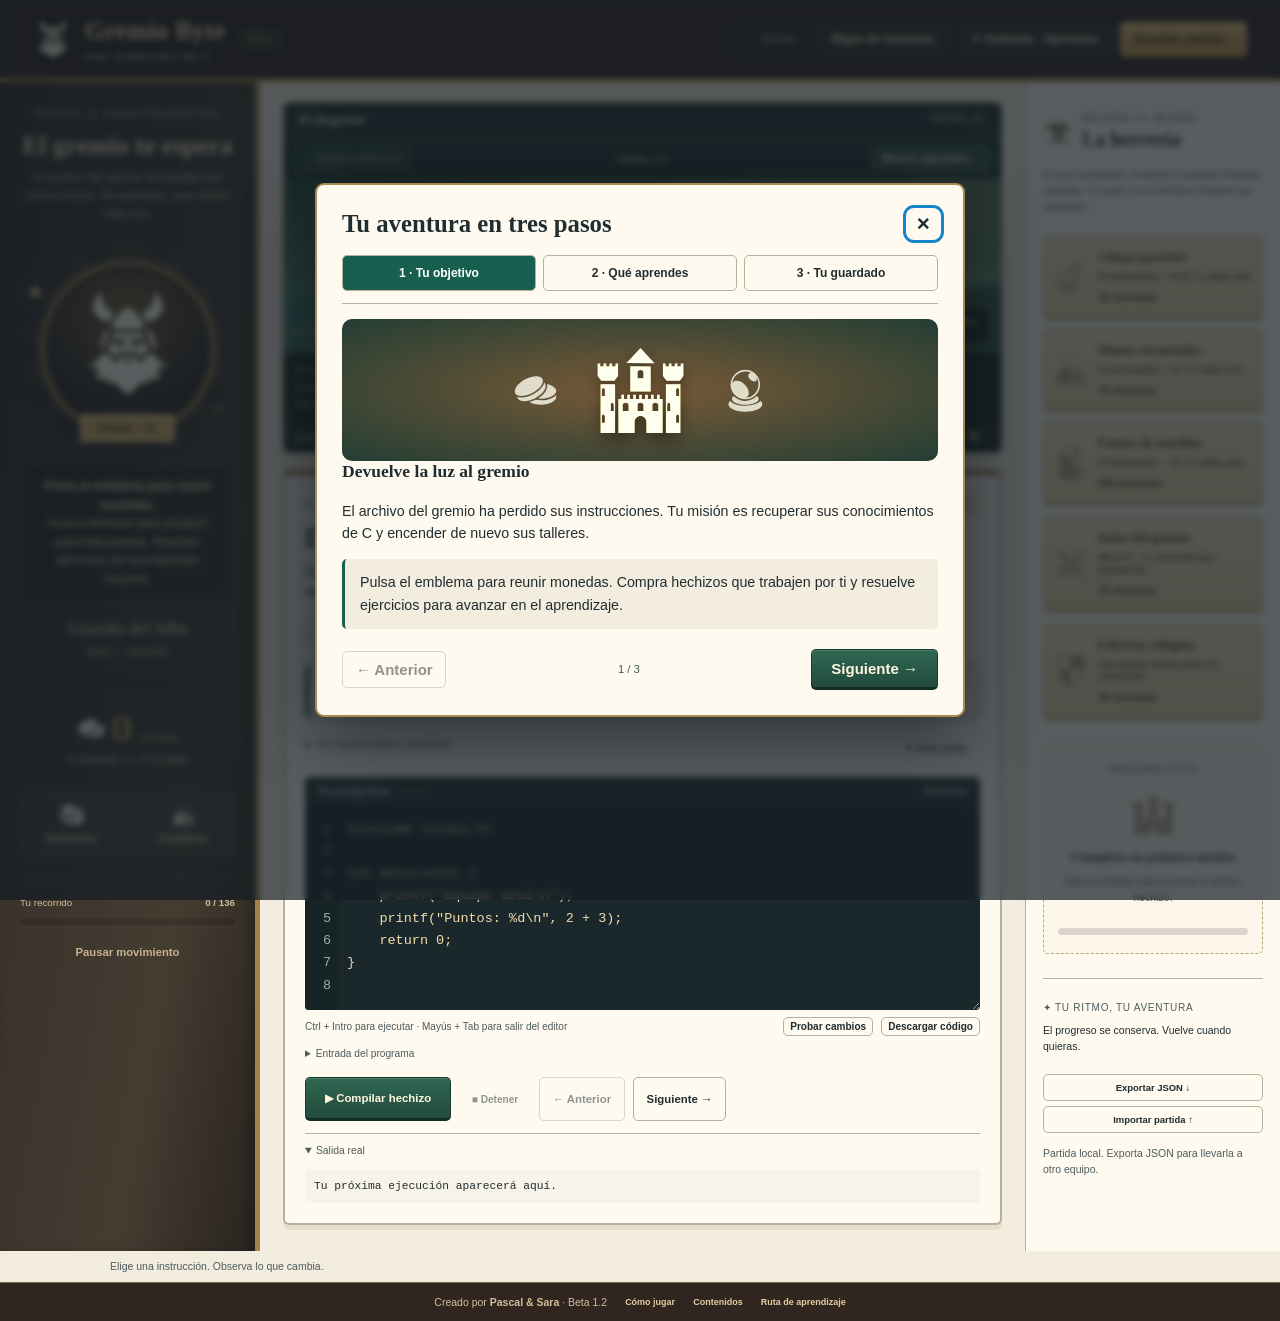
==== commit 68dd9217: "Mejora la progresion, el mapa y las practicas de C en la edicion 1.2" ====
--- a/index.html
+++ b/index.html
@@ -1,35 +1,549 @@
-<!doctype html>
-<html lang="es" data-game="gremio-byte"><head><meta charset="utf-8"><meta name="viewport" content="width=device-width,initial-scale=1"><meta http-equiv="Content-Security-Policy" content="default-src 'self'; script-src 'self' 'wasm-unsafe-eval'; worker-src 'self' blob:; connect-src 'self'; img-src 'self' data: blob:; style-src 'self' 'unsafe-inline'; font-src 'self'; object-src 'none'; base-uri 'self'; form-action 'none'"><meta name="description" content="Gremio Byte: programa, explora y construye. Por Pascal &amp; Sara."><meta name="theme-color" content="#241b17"><title>Gremio Byte · Pascal &amp; Sara</title><link rel="icon" href="assets/game/dwarf-face.svg"><link rel="stylesheet" href="style.css"><script type="module" src="app.js"></script></head>
-<body><div class="ambient-world" aria-hidden="true"><i></i><i></i><i></i><i></i><i></i><i></i></div><a class="skip" href="#code">Ir al editor</a>
-<header class="masthead"><a class="brand" href="./"><img src="assets/game/dwarf-face.svg" alt=""><span>Gremio Byte<small>UNA AVENTURA EN C</small></span></a><span class="beta">BETA</span><nav aria-label="Partida"><button id="back-mission" disabled>← Volver</button><button id="open-map">Mapa de misiones</button><button id="open-settings"><span id="avatar-symbol">✦</span> <span id="profile-name">Visitante</span> · Opciones</button><button id="save-exit" class="gold">Guardar partida ↓</button></nav></header>
-<div class="game-shell" id="workspace">
-<aside class="character-panel"><div class="chapter-label">PASCAL &amp; SARA PRESENTAN</div><h1>El gremio te espera</h1><p class="world-intro">Tu código abre el camino.</p>
-<div class="portrait-scene" id="portrait"><div class="sun-rays"></div><div class="floating-rune r1">✦</div><div class="floating-rune r2">✧</div><button id="gather" class="gather" aria-label="Entrenar: ganar una moneda" aria-describedby="gather-help"><img src="assets/game/dwarf-face.svg" alt=""><span class="gather-label">Entrenar · +1 moneda</span></button><div id="float-reward" aria-hidden="true"></div></div>
-<p id="gather-help" class="gather-help"><strong>Pulsa para ganar 1 moneda.</strong> Gástala en mejoras y reliquias. Es opcional: las misiones dan más monedas y todo el temario está abierto.</p><div class="character-name"><strong id="club-label">Taller del Alba</strong><span id="hero-level">Nivel 1 · Aprendiz</span></div><progress id="xp-bar" max="5" value="0" aria-label="Progreso al siguiente nivel"></progress>
-<div class="wallet"><img src="assets/game/coins.svg" alt=""><strong id="credits">0</strong><span>monedas</span></div><p id="production" class="production">Completa una misión</p>
-<div class="side-actions"><button id="collection"><img src="assets/game/chest.svg" alt=""> Inventario</button><button id="open-study"><img src="assets/game/book.svg" alt=""> Cuaderno</button></div>
-<div class="progress-summary"><span>Tu recorrido</span><strong id="mastery">0</strong><progress id="course-progress" max="100" value="0" aria-label="Misiones completadas"></progress></div>
-<button id="motion" class="text-button">Pausar movimiento</button></aside>
-<main class="play-column"><section class="arena" aria-label="Mundo de juego"><div class="arena-top"><span id="zone-name">El despertar</span><span id="zone-count">CAPÍTULO 01</span></div><div id="board"></div><div class="scene-bottom"><p id="board-caption">Tu primera misión enciende el mundo.</p><button id="replay" aria-label="Repetir visualización">↻</button></div></section>
-<section class="mission" aria-labelledby="mission-title"><div class="mission-top"><span id="mission-meta">MISIÓN</span><span id="mission-reward" class="reward">+25 monedas</span></div><h2 id="mission-title">Preparando la aventura…</h2><p id="mission-brief"></p><ol class="learning-route" aria-label="Cómo resolver"><li>1 · Entiende</li><li>2 · Predice</li><li>3 · Programa</li><li>4 · Comprueba</li></ol><details id="lesson-card" class="lesson-card"><summary>Antes de programar · explicación paso a paso</summary><div id="lesson-content" class="prose"></div></details>
-<div class="mission-tools"><details id="instructions"><summary>Ver instrucciones completas</summary><div id="statement" class="prose"></div></details><button id="quick-hint" class="text-button">✦ Una pista</button></div>
-<div id="block-section" hidden><h3>Ordena las instrucciones</h3><ol id="blocks" class="blocks"></ol></div><div id="prediction-section" hidden><label for="prediction">Tu predicción de la salida</label><textarea id="prediction" rows="3" spellcheck="false"></textarea></div>
-<div class="editor-head"><label id="code-label" for="code">Tu programa</label><span class="editor-dots" aria-hidden="true">● ● ●</span><button id="reset-code" title="Recuperar código inicial">Restaurar</button></div><p id="function-note" hidden></p><div class="editor"><pre id="line-numbers" aria-hidden="true">1</pre><textarea id="code" rows="8" spellcheck="false" autocapitalize="off" autocomplete="off" autocorrect="off" aria-describedby="editor-help"></textarea></div>
-<div class="editor-foot"><span id="editor-help">Ctrl + Intro para ejecutar · Mayús + Tab para salir del editor</span><button id="lab-toggle" aria-pressed="false">Laboratorio libre</button><button id="download-code">Descargar código</button></div>
-<details class="input-details"><summary>Entrada del programa</summary><div id="stdin-section"><label for="stdin">Datos de entrada</label><textarea id="stdin" rows="2"></textarea><p>Los casos de misión usan sus entradas de referencia.</p></div></details>
-<div class="run-bar"><button id="run" class="primary">▶ Compilar hechizo</button><button id="stop" disabled>■ Detener</button><button id="previous-mission">← Anterior</button><button id="next-mission">Siguiente →</button></div><p id="result" role="status" aria-live="polite"></p><details id="output-details" open><summary>Salida real <span id="run-metrics"></span></summary><pre id="output" tabindex="0">El resultado aparecerá aquí.</pre><div id="artifacts"></div></details></section></main>
-<aside class="shop-panel"><div class="shop-title"><img src="assets/game/anvil.svg" alt=""><div><span>MEJORA TU MUNDO</span><h2>La herrería</h2></div></div><p class="shop-intro">Las misiones abren nuevas mejoras.</p>
-<button id="upgrade" class="shop-item"><img src="assets/game/sword.svg" alt=""><span><strong>Equipo del gremio</strong><small>Nivel <b id="gear">0</b> · +1 moneda / 30 s</small><em><span id="upgrade-cost">40</span> monedas</em></span></button>
-<button id="draw" class="shop-item"><img src="assets/game/shield.svg" alt=""><span><strong>Fabricar reliquia</strong><small>Una pieza nueva para tu colección</small><em>30 monedas</em></span></button>
-<div class="next-unlock"><span>PRÓXIMO HITO</span><img id="milestone-icon" src="assets/game/castle.svg" alt=""><strong id="milestone-name">Completa tu primera misión</strong><p id="milestone-description">El conocimiento activa la producción.</p><progress id="milestone-progress" max="5" value="0" aria-label="Progreso del próximo hito"></progress></div>
-<div class="daily-note"><span>✦ TU RITMO, TU AVENTURA</span><p>El progreso se conserva. Vuelve cuando quieras.</p></div><div class="save-menu"><button id="export">Exportar JSON ↓</button><button id="import-button">Importar partida ↑</button><input id="import-file" type="file" accept=".json,application/json" hidden><p id="save-status">Guardado en este navegador.</p></div></aside></div>
-<p id="notice" class="notice" role="status" aria-live="polite">Elige una instrucción. Observa lo que cambia.</p>
-<footer><span>Creado por <strong>Pascal &amp; Sara</strong> · Beta 1.1</span><button id="open-credits">Créditos y fuentes</button><a href="docs/GUIA.html">Cómo jugar</a><a href="docs/COBERTURA.html">Contenidos</a><a href="docs/APRENDIZAJE.html">Ruta de aprendizaje</a><a href="docs/PRIVACIDAD.html">Privacidad</a></footer>
-<dialog id="map-dialog" aria-labelledby="map-title"><div class="dialog-top"><div><span class="eyebrow">ELIGE TU DESTINO</span><h2 id="map-title">Mapa de misiones</h2></div><button data-close="map-dialog" aria-label="Cerrar mapa">×</button></div><label for="search-missions">Buscar concepto o misión</label><input type="search" id="search-missions" placeholder="Variables, bucles, vectores…"><div id="campaign-list"></div><a href="downloads/practicas-por-tema.zip">Descargar prácticas y orientaciones</a></dialog>
-<dialog id="study-dialog" aria-labelledby="study-title"><div class="dialog-top"><h2 id="study-title">Cuaderno de viaje</h2><button data-close="study-dialog" aria-label="Cerrar cuaderno">×</button></div><div class="study-tabs" role="tablist" aria-label="Consulta"><button id="tab-theory" data-study="theory" role="tab" aria-controls="theory-pane" aria-selected="true">Ideas</button><button id="tab-glossary" data-study="glossary" role="tab" aria-controls="glossary-pane" aria-selected="false">Palabras</button><button id="tab-hints" data-study="hints" role="tab" aria-controls="hints-pane" aria-selected="false">Pistas</button></div><section id="theory-pane" role="tabpanel" aria-labelledby="tab-theory"><div id="study-overview"></div><button id="read-lesson" type="button">Leer explicación en voz alta</button><button id="stop-reading" type="button">Detener lectura</button><p id="reading-status" role="status"></p><div id="theory-content" class="prose"></div></section><section id="glossary-pane" role="tabpanel" aria-labelledby="tab-glossary" hidden><label for="glossary-search">Busca una palabra del código</label><input id="glossary-search" type="search"><dl id="glossary-results"></dl></section><section id="hints-pane" role="tabpanel" aria-labelledby="tab-hints" hidden><p id="hint-text"></p><button id="hint">Otra pista</button><button id="show-solution">Ver propuesta explicada</button><div id="solution" class="prose" hidden></div></section></dialog>
-<dialog id="settings" aria-labelledby="settings-title"><div class="dialog-top"><h2 id="settings-title">Lectura, imagen y sonido</h2><button type="button" data-close="settings" aria-label="Cerrar preferencias">×</button></div><form id="settings-form"><div class="form-grid"><label>Nombre o alias<input name="name" maxlength="32" required autocomplete="off"></label><label>Nombre de tu taller o gremio<input name="club" maxlength="40" required autocomplete="off"></label><label>Emblema<select name="avatar"><option value="0">✦ Estrella</option><option value="1">◇ Diamante</option><option value="2">♧ Trébol</option><option value="3">☼ Sol</option><option value="4">△ Triángulo</option><option value="5">○ Círculo</option><option value="6">⬡ Hexágono</option><option value="7">♜ Torre</option><option value="8">♞ Caballo</option><option value="9">♝ Alfil</option><option value="10">♛ Dama</option><option value="11">♚ Rey</option></select></label><label>Ambiente<select name="theme"><option value="cream">Papel crema</option><option value="night">Noche</option><option value="contrast">Alto contraste</option><option value="paper">Papel blanco</option></select></label><label>Tamaño del texto<select name="scale"><option value="1">100 %</option><option value="1.15">115 %</option><option value="1.3">130 %</option><option value="1.5">150 %</option><option value="1.75">175 %</option><option value="2">200 %</option></select></label><label>Colores de los elementos<select name="vision"><option value="standard">Estándar</option><option value="deuteranopia">Azul y amarillo</option><option value="protanopia">Azul y dorado</option><option value="tritanopia">Verde y rosa</option><option value="monochrome">Monocromo</option></select></label><label>Espaciado de lectura<select name="spacing"><option value="normal">Habitual</option><option value="wide">Amplio</option></select></label><label>Controles<select name="targets"><option value="normal">Habituales</option><option value="large">Grandes</option></select></label><label>Volumen de efectos<select name="volume"><option value="0.25">Suave</option><option value="0.5">Medio</option><option value="1">Alto</option></select></label><label>Color del papel crema<input name="background" type="color" value="#f3eddf"></label></div><label class="check"><input name="motion" type="checkbox"> Permitir movimiento en la escena y el fondo</label><label class="check"><input name="ambient" type="checkbox"> Fondo animado</label><label class="check"><input name="focus" type="checkbox"> Mesa de estudio: ocultar decoración y tienda</label><label class="check"><input name="sound" type="checkbox"> Sonido breve al completar una misión</label><p class="quiet">Todos los sonidos tienen un aviso escrito equivalente. No necesitas oír para completar ninguna misión. Las formas y etiquetas también distinguen los elementos. El texto y los controles conservan su propio fondo para mantener el contraste.</p><button class="primary" type="submit">Guardar preferencias</button></form></dialog>
-<dialog id="credits-dialog" aria-labelledby="credits-title"><div class="dialog-top"><h2 id="credits-title">Créditos y fuentes</h2><button data-close="credits-dialog" type="button" aria-label="Cerrar créditos">×</button></div><div id="credits-body" class="prose"></div></dialog>
-<dialog id="collection-dialog" aria-labelledby="collection-title"><div class="dialog-top"><h2 id="collection-title">Inventario</h2><button data-close="collection-dialog" type="button" aria-label="Cerrar colección">×</button></div><div id="collection-body"></div></dialog>
-<dialog id="exit-dialog" aria-labelledby="exit-title"><div class="dialog-top"><h2 id="exit-title">Llévate tu partida</h2><button data-close="exit-dialog" type="button" aria-label="Cerrar aviso de guardado">×</button></div><p>Hemos solicitado la descarga de tu JSON. Comprueba que esté en Descargas antes de cerrar esta pestaña.</p><p>La copia local se conserva en este navegador. No se envían tu código ni tu progreso a un servidor de partidas.</p><button data-close="exit-dialog" type="button" class="primary">Seguir jugando</button></dialog>
-<div id="source-toast" class="toast" role="status" hidden>Has llegado al taller. Creado por Pascal & Sara El menú del navegador sigue disponible.</div>
-<noscript>Activa JavaScript para jugar. También puedes descargar las prácticas.</noscript></body></html>+<!doctype html>
+<html lang="es" data-game="gremio-byte">
+  <head>
+    <meta charset="utf-8" />
+    <meta name="viewport" content="width=device-width,initial-scale=1" />
+    <meta
+      http-equiv="Content-Security-Policy"
+      content="default-src 'self'; script-src 'self' 'wasm-unsafe-eval'; worker-src 'self' blob:; connect-src 'self'; img-src 'self' data: blob:; style-src 'self' 'unsafe-inline'; font-src 'self'; object-src 'none'; base-uri 'self'; form-action 'none'"
+    />
+    <meta
+      name="description"
+      content="Gremio Byte: programa, explora y construye. Por Pascal &amp; Sara."
+    />
+    <meta name="theme-color" content="#241b17" />
+    <title>Gremio Byte · Pascal &amp; Sara</title>
+    <link rel="icon" href="assets/game/dwarf-face.svg" />
+    <link rel="stylesheet" href="style.css" />
+    <script type="module" src="app.js"></script>
+  </head>
+  <body>
+    <div class="ambient-world" aria-hidden="true">
+      <i></i><i></i><i></i><i></i><i></i><i></i>
+    </div>
+    <a class="skip" href="#code">Ir al editor</a>
+    <header class="masthead">
+      <a class="brand" href="./"
+        ><img src="assets/game/dwarf-face.svg" alt="" /><span
+          >Gremio Byte<small>UNA AVENTURA EN C</small></span
+        ></a
+      ><span class="beta">BETA</span>
+      <nav aria-label="Partida">
+        <button id="back-mission" disabled>← Volver</button
+        ><button id="open-map">Mapa de misiones</button
+        ><button id="open-settings">
+          <span id="avatar-symbol">✦</span>
+          <span id="profile-name">Visitante</span> · Opciones</button
+        ><button id="save-exit" class="gold">Guardar partida ↓</button>
+      </nav>
+    </header>
+    <div class="game-shell" id="workspace">
+      <aside class="character-panel">
+        <div class="chapter-label">PASCAL &amp; SARA PRESENTAN</div>
+        <h1>El gremio te espera</h1>
+        <p class="world-intro">
+          El archivo del gremio ha perdido sus instrucciones. Recupéralas, una
+          misión cada vez.
+        </p>
+        <div class="portrait-scene" id="portrait">
+          <div class="sun-rays"></div>
+          <div class="floating-rune r1">✦</div>
+          <div class="floating-rune r2">✧</div>
+          <button
+            id="gather"
+            class="gather"
+            aria-label="Entrenar: ganar una moneda"
+            aria-describedby="gather-help"
+          >
+            <img src="assets/game/dwarf-face.svg" alt="" /><span
+              class="gather-label"
+              >Entrenar · +1 moneda</span
+            >
+          </button>
+          <div id="float-reward" aria-hidden="true"></div>
+        </div>
+        <p id="gather-help" class="gather-help">
+          <strong>Pulsa el emblema para reunir monedas.</strong> Invoca hechizos
+          para producir automáticamente. Resolver ejercicios da recompensas
+          mayores.
+        </p>
+        <div class="character-name">
+          <strong id="club-label">Taller del Alba</strong
+          ><span id="hero-level">Nivel 1 · Aprendiz</span>
+        </div>
+        <progress
+          id="xp-bar"
+          max="5"
+          value="0"
+          aria-label="Progreso al siguiente nivel"
+        ></progress>
+        <div class="wallet">
+          <img src="assets/game/coins.svg" alt="" /><strong id="credits"
+            >0</strong
+          ><span>monedas</span>
+        </div>
+        <p id="production" class="production">Completa una misión</p>
+        <div class="side-actions">
+          <button id="collection">
+            <img src="assets/game/chest.svg" alt="" /> Inventario</button
+          ><button id="open-study">
+            <img src="assets/game/book.svg" alt="" /> Cuaderno
+          </button>
+        </div>
+        <div class="progress-summary">
+          <span>Tu recorrido</span><strong id="mastery">0</strong
+          ><progress
+            id="course-progress"
+            max="100"
+            value="0"
+            aria-label="Misiones completadas"
+          ></progress>
+        </div>
+        <button id="motion" class="text-button">Pausar movimiento</button>
+      </aside>
+      <main class="play-column">
+        <section class="arena" aria-label="Mundo de juego">
+          <div class="arena-top">
+            <span id="zone-name">El despertar</span
+            ><span id="zone-count">NIVEL 01</span>
+          </div>
+          <nav class="map-controls" aria-label="Recorrer niveles">
+            <button id="map-prev">← Niveles anteriores</button
+            ><span id="map-range"></span
+            ><button id="map-next">Niveles siguientes →</button>
+          </nav>
+          <div id="board"></div>
+          <div class="scene-bottom">
+            <p id="board-caption">Tu primera misión enciende el mundo.</p>
+            <button id="replay" aria-label="Repetir visualización">↻</button>
+          </div>
+        </section>
+        <section class="mission" aria-labelledby="mission-title">
+          <div class="mission-top">
+            <span id="mission-meta">MISIÓN</span
+            ><span id="mission-reward" class="reward">+25 monedas</span>
+          </div>
+          <h2 id="mission-title">Preparando la aventura…</h2>
+          <p id="mission-brief"></p>
+          <ol class="learning-route" aria-label="Cómo resolver">
+            <li>1 · Entiende</li>
+            <li>2 · Predice</li>
+            <li>3 · Programa</li>
+            <li>4 · Comprueba</li>
+          </ol>
+          <details id="lesson-card" class="lesson-card">
+            <summary>Antes de programar · explicación paso a paso</summary>
+            <div id="lesson-content" class="prose"></div>
+          </details>
+          <div class="mission-tools">
+            <details id="instructions">
+              <summary>Ver instrucciones completas</summary>
+              <div id="statement" class="prose"></div>
+            </details>
+            <button id="quick-hint" class="text-button">✦ Una pista</button>
+          </div>
+          <div id="block-section" hidden>
+            <h3>Ordena las instrucciones</h3>
+            <ol id="blocks" class="blocks"></ol>
+          </div>
+          <div id="prediction-section" hidden>
+            <label for="prediction">Tu predicción de la salida</label
+            ><textarea id="prediction" rows="3" spellcheck="false"></textarea>
+          </div>
+          <div class="editor-head">
+            <label id="code-label" for="code">Tu programa</label
+            ><span class="editor-dots" aria-hidden="true">● ● ●</span
+            ><button id="reset-code" title="Recuperar código inicial">
+              Restaurar
+            </button>
+          </div>
+          <p id="function-note" hidden></p>
+          <div class="editor">
+            <pre id="line-numbers" aria-hidden="true">1</pre>
+            <textarea
+              id="code"
+              rows="8"
+              spellcheck="false"
+              autocapitalize="off"
+              autocomplete="off"
+              autocorrect="off"
+              aria-describedby="editor-help"
+            ></textarea>
+          </div>
+          <div class="editor-foot">
+            <span id="editor-help"
+              >Ctrl + Intro para ejecutar · Mayús + Tab para salir del
+              editor</span
+            ><button id="lab-toggle" aria-pressed="false">Probar cambios</button
+            ><button id="download-code">Descargar código</button>
+          </div>
+          <p id="lab-note" class="mode-note" hidden>
+            Prueba cambios sin premios ni comparación con la solución. Tu
+            borrador del ejercicio queda guardado: al volver se recupera. Estas
+            pruebas libres no se guardan. Para funciones, escribe también una
+            llamada si quieres ver su resultado.
+          </p>
+          <details class="input-details">
+            <summary>Entrada del programa</summary>
+            <div id="stdin-section">
+              <label for="stdin">Datos de entrada</label
+              ><textarea id="stdin" rows="2"></textarea>
+              <p>Los casos de misión usan sus entradas de referencia.</p>
+            </div>
+          </details>
+          <div class="run-bar">
+            <button id="run" class="primary">▶ Compilar hechizo</button
+            ><button id="stop" disabled>■ Detener</button
+            ><button id="previous-mission">← Anterior</button
+            ><button id="next-mission">Siguiente →</button>
+          </div>
+          <p id="result" role="status" aria-live="polite"></p>
+          <details id="output-details" open>
+            <summary>Salida real <span id="run-metrics"></span></summary>
+            <pre id="output" tabindex="0">El resultado aparecerá aquí.</pre>
+            <div id="artifacts"></div>
+          </details>
+        </section>
+      </main>
+      <aside class="shop-panel">
+        <div class="shop-title">
+          <img src="assets/game/anvil.svg" alt="" />
+          <div>
+            <span>MEJORA TU MUNDO</span>
+            <h2>La herrería</h2>
+          </div>
+        </div>
+        <p class="shop-intro">
+          Invoca ayudantes: producen monedas mientras estudias. Tu pulso y tus
+          hechizos mejoran por separado.
+        </p>
+        <div id="spell-shop">
+          <button id="spell-0" class="shop-item">
+            <img src="assets/game/flask.svg" alt="" /><span
+              ><strong>Chispa paciente</strong><small></small><em></em
+            ></span></button
+          ><button id="spell-1" class="shop-item">
+            <img src="assets/game/book.svg" alt="" /><span
+              ><strong>Manos encantadas</strong><small></small><em></em
+            ></span></button
+          ><button id="spell-2" class="shop-item">
+            <img src="assets/game/crystal.svg" alt="" /><span
+              ><strong>Fuente de estrellas</strong><small></small><em></em
+            ></span>
+          </button>
+        </div>
+        <button id="upgrade" class="shop-item">
+          <img src="assets/game/sword.svg" alt="" /><span
+            ><strong>Pulso del gremio</strong
+            ><small>Nivel <b id="gear">0</b> · +1 moneda por pulsación</small
+            ><em><span id="upgrade-cost">40</span> monedas</em></span
+          >
+        </button>
+        <button id="draw" class="shop-item">
+          <img src="assets/game/shield.svg" alt="" /><span
+            ><strong>Fabricar reliquia</strong
+            ><small>Una pieza nueva para tu colección</small
+            ><em>30 monedas</em></span
+          >
+        </button>
+        <div class="next-unlock">
+          <span>PRÓXIMO HITO</span
+          ><img
+            id="milestone-icon"
+            src="assets/game/castle.svg"
+            alt=""
+          /><strong id="milestone-name">Completa tu primera misión</strong>
+          <p id="milestone-description">
+            El conocimiento activa la producción.
+          </p>
+          <progress
+            id="milestone-progress"
+            max="5"
+            value="0"
+            aria-label="Progreso del próximo hito"
+          ></progress>
+        </div>
+        <div class="daily-note">
+          <span>✦ TU RITMO, TU AVENTURA</span>
+          <p>El progreso se conserva. Vuelve cuando quieras.</p>
+        </div>
+        <div class="save-menu">
+          <button id="export">Exportar JSON ↓</button
+          ><button id="import-button">Importar partida ↑</button
+          ><input
+            id="import-file"
+            type="file"
+            accept=".json,application/json"
+            hidden
+          />
+          <p id="save-status">Guardado en este navegador.</p>
+        </div>
+      </aside>
+    </div>
+    <p id="notice" class="notice" role="status" aria-live="polite">
+      Elige una instrucción. Observa lo que cambia.
+    </p>
+    <footer>
+      <span>Creado por <strong>Pascal &amp; Sara</strong> · Beta 1.2</span
+      ><button data-help="play">Cómo jugar</button
+      ><button data-help="contents">Contenidos</button
+      ><button data-help="learning">Ruta de aprendizaje</button>
+    </footer>
+    <dialog id="map-dialog" aria-labelledby="map-title">
+      <div class="dialog-top">
+        <div>
+          <span class="eyebrow">ELIGE TU DESTINO</span>
+          <h2 id="map-title">Mapa de misiones</h2>
+        </div>
+        <button data-close="map-dialog" aria-label="Cerrar mapa">×</button>
+      </div>
+      <label for="search-missions">Buscar concepto o misión</label
+      ><input
+        type="search"
+        id="search-missions"
+        placeholder="Variables, bucles, vectores…"
+      />
+      <div id="campaign-list"></div>
+      <a href="downloads/practicas-por-tema.zip"
+        >Descargar prácticas y orientaciones</a
+      >
+    </dialog>
+    <dialog id="study-dialog" aria-labelledby="study-title">
+      <div class="dialog-top">
+        <h2 id="study-title">Cuaderno de viaje</h2>
+        <button data-close="study-dialog" aria-label="Cerrar cuaderno">
+          ×
+        </button>
+      </div>
+      <div class="study-tabs" role="tablist" aria-label="Consulta">
+        <button
+          id="tab-theory"
+          data-study="theory"
+          role="tab"
+          aria-controls="theory-pane"
+          aria-selected="true"
+        >
+          Ideas</button
+        ><button
+          id="tab-glossary"
+          data-study="glossary"
+          role="tab"
+          aria-controls="glossary-pane"
+          aria-selected="false"
+        >
+          Palabras</button
+        ><button
+          id="tab-hints"
+          data-study="hints"
+          role="tab"
+          aria-controls="hints-pane"
+          aria-selected="false"
+        >
+          Pistas
+        </button>
+      </div>
+      <section id="theory-pane" role="tabpanel" aria-labelledby="tab-theory">
+        <div id="study-overview"></div>
+        <button id="read-lesson" type="button">
+          Leer explicación en voz alta</button
+        ><button id="stop-reading" type="button">Detener lectura</button>
+        <p id="reading-status" role="status"></p>
+        <div id="theory-content" class="prose"></div>
+      </section>
+      <section
+        id="glossary-pane"
+        role="tabpanel"
+        aria-labelledby="tab-glossary"
+        hidden
+      >
+        <label for="glossary-search">Busca una palabra del código</label
+        ><input id="glossary-search" type="search" />
+        <dl id="glossary-results"></dl>
+      </section>
+      <section
+        id="hints-pane"
+        role="tabpanel"
+        aria-labelledby="tab-hints"
+        hidden
+      >
+        <p id="hint-text"></p>
+        <button id="hint">Otra pista</button
+        ><button id="show-solution">Ver propuesta explicada</button>
+        <div id="solution" class="prose" hidden></div>
+      </section>
+    </dialog>
+    <dialog id="settings" aria-labelledby="settings-title">
+      <div class="dialog-top">
+        <h2 id="settings-title">Lectura, imagen y sonido</h2>
+        <button
+          type="button"
+          data-close="settings"
+          aria-label="Cerrar preferencias"
+        >
+          ×
+        </button>
+      </div>
+      <div class="help-tools">
+        <button id="open-tutorial" type="button">Ver tutorial de 3 pasos</button
+        ><button id="open-credits" type="button">Créditos</button
+        ><button data-help="legal" type="button">Licencias y guardado</button>
+      </div>
+      <form id="settings-form">
+        <div class="form-grid">
+          <label
+            >Nombre o alias<input
+              name="name"
+              maxlength="32"
+              required
+              autocomplete="off" /></label
+          ><label
+            >Nombre de tu taller o gremio<input
+              name="club"
+              maxlength="40"
+              required
+              autocomplete="off" /></label
+          ><label
+            >Emblema<select name="avatar">
+              <option value="0">✦ Estrella</option>
+              <option value="1">◇ Diamante</option>
+              <option value="2">♧ Trébol</option>
+              <option value="3">☼ Sol</option>
+              <option value="4">△ Triángulo</option>
+              <option value="5">○ Círculo</option>
+              <option value="6">⬡ Hexágono</option>
+              <option value="7">♜ Torre</option>
+              <option value="8">♞ Caballo</option>
+              <option value="9">♝ Alfil</option>
+              <option value="10">♛ Dama</option>
+              <option value="11">♚ Rey</option>
+            </select></label
+          ><label
+            >Ambiente<select name="theme">
+              <option value="cream">Papel crema</option>
+              <option value="night">Noche</option>
+              <option value="contrast">Alto contraste</option>
+              <option value="paper">Papel blanco</option>
+            </select></label
+          ><label
+            >Tamaño del texto<select name="scale">
+              <option value="1">100 %</option>
+              <option value="1.15">115 %</option>
+              <option value="1.3">130 %</option>
+              <option value="1.5">150 %</option>
+              <option value="1.75">175 %</option>
+              <option value="2">200 %</option>
+            </select></label
+          ><label
+            >Colores de los elementos<select name="vision">
+              <option value="standard">Estándar</option>
+              <option value="deuteranopia">Azul y amarillo</option>
+              <option value="protanopia">Azul y dorado</option>
+              <option value="tritanopia">Verde y rosa</option>
+              <option value="monochrome">Monocromo</option>
+            </select></label
+          ><label
+            >Espaciado de lectura<select name="spacing">
+              <option value="normal">Habitual</option>
+              <option value="wide">Amplio</option>
+            </select></label
+          ><label
+            >Controles<select name="targets">
+              <option value="normal">Habituales</option>
+              <option value="large">Grandes</option>
+            </select></label
+          ><label
+            >Volumen de efectos<select name="volume">
+              <option value="0.25">Suave</option>
+              <option value="0.5">Medio</option>
+              <option value="1">Alto</option>
+            </select></label
+          ><label
+            >Color del papel crema<input
+              name="background"
+              type="color"
+              value="#f3eddf"
+          /></label>
+        </div>
+        <label class="check"
+          ><input name="motion" type="checkbox" /> Permitir movimiento en la
+          escena y el fondo</label
+        ><label class="check"
+          ><input name="floatNumbers" type="checkbox" /> Números de monedas
+          sobre el emblema</label
+        ><label class="check"
+          ><input name="ambient" type="checkbox" /> Fondo animado</label
+        ><label class="check"
+          ><input name="focus" type="checkbox" /> Mesa de estudio: ocultar
+          decoración y tienda</label
+        ><label class="check"
+          ><input name="sound" type="checkbox" /> Sonido breve al completar una
+          misión</label
+        >
+        <p class="quiet">
+          Todos los sonidos tienen un aviso escrito equivalente. No necesitas
+          oír para completar ninguna misión. Las formas y etiquetas también
+          distinguen los elementos. El texto y los controles conservan su propio
+          fondo para mantener el contraste.
+        </p>
+        <button class="primary" type="submit">Guardar preferencias</button>
+      </form>
+    </dialog>
+    <dialog id="credits-dialog" aria-labelledby="credits-title">
+      <div class="dialog-top">
+        <h2 id="credits-title">Créditos y fuentes</h2>
+        <button
+          data-close="credits-dialog"
+          type="button"
+          aria-label="Cerrar créditos"
+        >
+          ×
+        </button>
+      </div>
+      <div id="credits-body" class="prose"></div>
+    </dialog>
+    <dialog id="collection-dialog" aria-labelledby="collection-title">
+      <div class="dialog-top">
+        <h2 id="collection-title">Inventario</h2>
+        <button
+          data-close="collection-dialog"
+          type="button"
+          aria-label="Cerrar colección"
+        >
+          ×
+        </button>
+      </div>
+      <div id="collection-body"></div>
+    </dialog>
+    <dialog id="exit-dialog" aria-labelledby="exit-title">
+      <div class="dialog-top">
+        <h2 id="exit-title">Llévate tu partida</h2>
+        <button
+          data-close="exit-dialog"
+          type="button"
+          aria-label="Cerrar aviso de guardado"
+        >
+          ×
+        </button>
+      </div>
+      <p>
+        Hemos solicitado la descarga de tu JSON. Comprueba que esté en Descargas
+        antes de cerrar esta pestaña.
+      </p>
+      <p>
+        La copia local se conserva en este navegador. No se envían tu código ni
+        tu progreso a un servidor de partidas.
+      </p>
+      <button data-close="exit-dialog" type="button" class="primary">
+        Seguir jugando
+      </button>
+    </dialog>
+    <div id="source-toast" class="toast" role="status" hidden>
+      Has llegado al taller. Creado por Pascal & Sara El menú del navegador
+      sigue disponible.
+    </div>
+    <noscript
+      >Activa JavaScript para jugar. También puedes descargar las
+      prácticas.</noscript
+    >
+  </body>
+</html>
--- a/style.css
+++ b/style.css
@@ -1,97 +1,2509 @@
-@font-face{font-family:system-fallback;src:local("Georgia")}
-:root{--bg:#eee4ce;--panel:#fff6df;--ink:#302b26;--muted:#64584b;--accent:#275c4d;--accentText:#fff;--line:#c6b79b;--scale:1;--gold:#e8bd66;--wood:#30251f;--team-a:#8edbc1;--team-b:#e9ba6a}
-*{box-sizing:border-box}html{font-size:calc(15px * var(--scale));color-scheme:light}body{margin:0;background:var(--bg);color:var(--ink);font-family:"Segoe UI",sans-serif;background-image:repeating-linear-gradient(0deg,transparent 0 3px,#00000003 3px 4px)}button,input,select,textarea{font:inherit}button,a,input,textarea,select,summary{-webkit-tap-highlight-color:transparent}button{cursor:pointer;border:1px solid var(--line);border-radius:5px;background:var(--panel);color:var(--ink);padding:.6rem .85rem;font-weight:600;transition:filter .15s,transform .15s}button:hover:not(:disabled){filter:brightness(1.08);transform:translateY(-1px)}button:active:not(:disabled){transform:translateY(1px)}button:disabled{opacity:.5;cursor:default}button:focus-visible,a:focus-visible,summary:focus-visible,input:focus-visible,textarea:focus-visible,select:focus-visible{outline:3px solid #1584c9;outline-offset:3px}a{color:var(--accent)}[hidden]{display:none!important}img{max-width:100%}h1,h2,h3,p{margin-top:0}h1,h2,h3{font-family:Georgia,serif}h2{font-size:1.65rem}p{line-height:1.55}small{font-size:.76rem}.skip{position:absolute;top:-100px;left:10px;background:var(--panel);padding:12px;z-index:100}.skip:focus{top:10px}
-.masthead{height:82px;background:var(--wood);color:#f8e4af;border-bottom:4px solid #ba8d45;display:flex;align-items:center;padding:0 2.2rem;gap:1rem;box-shadow:0 2px 10px #0004}.brand{color:#f9e6b7;text-decoration:none;display:flex;gap:.8rem;align-items:center;font:bold 1.65rem Georgia,serif;letter-spacing:.02em}.brand img{width:40px;height:40px;filter:sepia(1) saturate(2)}.brand small{display:block;font:600 .6rem "Segoe UI",sans-serif;letter-spacing:.21em;color:#cfbb94;margin-top:7px}.beta{border:1px solid #897348;border-radius:3px;font-size:.6rem;padding:.2rem .4rem;letter-spacing:.1em}.masthead nav{margin-left:auto;display:flex;gap:8px}.masthead button{background:#ffffff09;border-color:#675747;color:#f5e4c2;font-size:.8rem}.masthead button.gold{background:linear-gradient(#e6bd72,#c69240);border-color:#f6da95;color:#34251b;box-shadow:0 2px 0 #705120}
-.game-shell{display:grid;grid-template-columns:260px minmax(0,1fr) 255px;max-width:1600px;margin:auto;min-height:calc(100vh - 145px)}.character-panel{background:linear-gradient(100deg,#312c28,#453c31 70%,#29241f);color:#f4e4bd;border-right:5px solid #a7814b;box-shadow:inset -5px 0 10px #0003;padding:27px 20px;text-align:center;position:relative}.chapter-label{font-size:.56rem;letter-spacing:.19em;color:#c9b593;margin-bottom:12px}.character-panel h1{font-size:1.7rem;line-height:1.1;margin-bottom:8px}.world-intro{font-size:.78rem;color:#d1c1a5}.portrait-scene{height:230px;position:relative;display:grid;place-items:center;isolation:isolate}.sun-rays{position:absolute;inset:3%;border-radius:50%;background:repeating-conic-gradient(from 0deg,#ecba5b10 0deg 10deg,transparent 10deg 25deg);animation:spin 80s linear infinite;z-index:-1}.gather{position:relative;width:174px;height:174px;border-radius:50%;display:grid;place-items:center;border:3px solid #c29958;background:radial-gradient(circle at 50% 30%,#735a38,#282322 72%);box-shadow:inset 0 0 0 6px #3e3025,0 0 0 6px #a7804733,0 12px 25px #0006;transition:transform .1s}.gather img{width:110px;height:110px;filter:sepia(1) saturate(1.4);margin-top:-13px;filter:drop-shadow(0 5px 3px #0005) sepia(1)}.gather:hover:not(:disabled){transform:scale(1.035)}.gather:active:not(:disabled){transform:scale(.96)}.gather-label{position:absolute;bottom:-9px;background:#d9ad61;color:#30251b;border:2px solid #f2d392;padding:5px 17px;border-radius:4px;font-size:.72rem;white-space:nowrap}.floating-rune{position:absolute;color:#e7c87d;animation:bob 4s ease-in-out infinite}.r1{left:5px;top:45px;font-size:1.6rem}.r2{right:10px;bottom:45px;animation-delay:-2s}.character-name strong{display:block;font:1.16rem Georgia,serif}.character-name span{display:block;color:#c3b392;font-size:.7rem;margin:6px 0 11px}progress{width:100%;height:7px;accent-color:#bb914c;border:0;border-radius:5px;overflow:hidden}progress::-webkit-progress-bar{background:#0002}progress::-webkit-progress-value{background:linear-gradient(90deg,#a67b39,#ebc879)}.wallet{display:flex;align-items:baseline;justify-content:center;gap:7px;margin:22px 0 2px}.wallet img{width:29px;height:29px;align-self:center;filter:sepia(1)}.wallet strong{font:2.5rem Georgia,serif;color:#f2ca7f}.wallet span{font-size:.65rem;color:#c8b792}.production{font-size:.67rem;color:#d1c2a7;min-height:2rem}.side-actions{display:grid;grid-template-columns:1fr 1fr;gap:8px}.side-actions button{background:#ffffff0a;color:#ebd8b1;border-color:#766247;font-size:.7rem;padding:10px 2px}.side-actions img{display:block;width:24px;height:24px;margin:0 auto 5px;filter:sepia(1)}.progress-summary{border-top:1px solid #736049;margin-top:23px;padding-top:18px;text-align:left;font-size:.65rem;color:#cebc99}.progress-summary strong{float:right}.progress-summary progress{margin-top:10px}.text-button{background:transparent;border:0;font-size:.75rem;color:var(--muted)}.character-panel .text-button{color:#c6b38e;margin-top:12px}
-.play-column{min-width:0;padding:20px 23px 26px;background:var(--bg)}.arena{border:1px solid #97805b;border-radius:7px;overflow:hidden;box-shadow:0 3px 8px #342a221a;background:#253e3a;margin-bottom:17px}.arena-top{display:flex;justify-content:space-between;padding:10px 15px;background:#263431;color:#f4e2bb;border-bottom:1px solid #73826a;font:bold .84rem Georgia,serif}.arena-top span:last-child{font:600 .56rem "Segoe UI";letter-spacing:.13em;color:#c5cdb3}.landscape{height:175px;position:relative;overflow:hidden;background:linear-gradient(#223e47,#548e85);isolation:isolate}.scene-moon{position:absolute;width:32px;height:32px;left:71%;top:14px;background:#f5dfa1;border-radius:50%;box-shadow:0 0 25px #eee4b150;z-index:-2}.hill{position:absolute;width:80%;height:160px;border-radius:50%;z-index:-1;background:#284f47;transform:rotate(-13deg)}.hill-0{bottom:-70px;left:-20%;background:#42796b}.hill-1{bottom:-94px;right:-15%;background:#376556;transform:rotate(19deg)}.hill-2{bottom:-128px;left:12%;width:120%;background:#254c3e}.world-path{position:absolute;left:-5%;right:-5%;top:106px;height:27px;border-radius:50%;transform:rotate(-5deg);border:8px solid #c1ad7066;border-top:none}.world-station{position:absolute;background:transparent;border:0;padding:0;width:52px;height:62px;filter:drop-shadow(0 4px 0 #172d25);display:grid;justify-items:center;align-content:center}.world-station img{width:42px;height:42px;filter:sepia(1) saturate(1.8);opacity:.94}.world-station span{font-size:.57rem;line-height:1;background:#192c24;color:#f4e2b7;border:1px solid #a5a57a;padding:3px 7px;border-radius:9px}.station-0{left:5%;top:60px}.station-1{left:25%;top:47px}.station-2{left:44%;top:55px}.station-3{left:64%;top:45px}.station-4{left:83%;top:37px}.fireflies{position:absolute;inset:15px 0;pointer-events:none;color:#f7e48f;font-size:1.1rem;white-space:pre;animation:glow 6s ease-in-out infinite}.companion{position:absolute;bottom:8px;left:18%;width:32px;height:32px;background:url("assets/game/tiny-dungeon.png") 0 -224px/384px 352px;image-rendering:pixelated;animation:bob 3s ease-in-out infinite}.result-tray{display:flex;align-items:center;gap:8px;min-height:62px;background:#1e302b;color:#e4d8b7;padding:9px 13px;font-size:.72rem;flex-wrap:wrap}.tray-label{font-size:.5rem;letter-spacing:.13em;color:#adbfac;max-width:75px;line-height:1.7}.output-token{display:flex;align-items:center;gap:4px;background:#ffffff08;border:1px solid #8ba78c55;border-radius:4px;padding:5px 7px;animation:appear .3s both;animation-delay:calc(var(--i) * 80ms)}.output-token img{width:18px;height:21px;filter:sepia(1)}.quantity-row{display:flex;gap:3px;margin-left:auto;flex-wrap:wrap}.quantity-row img{width:15px;height:19px;filter:sepia(1)}.scene-bottom{display:flex;align-items:center;justify-content:space-between;padding:4px 12px;background:#263431;color:#baccb9;gap:8px}.scene-bottom p{font-size:.63rem;margin:0}.scene-bottom button{padding:2px 8px;background:transparent;color:#f2d8a5;border:0}
-.mission{background:var(--panel);border:1px solid var(--line);border-radius:6px;box-shadow:0 3px 5px #39281910;padding:20px}.mission-top{display:flex;justify-content:space-between;gap:10px;font-size:.56rem;color:var(--muted);text-transform:uppercase;letter-spacing:.08em;align-items:center;margin-bottom:9px}.reward{white-space:nowrap;background:#c2994420;border:1px solid #be974a70;border-radius:12px;padding:4px 9px;font-size:.62rem;color:var(--ink);letter-spacing:0}.mission h2{font-size:1.75rem;margin-bottom:8px}.mission>p{font-size:.87rem;margin-bottom:9px}.mission-tools{display:flex;align-items:flex-start;justify-content:space-between;gap:8px;margin-bottom:13px}.mission-tools details{min-width:0}.mission-tools summary{font-size:.72rem;color:var(--muted)}summary{cursor:pointer;padding:4px 0;line-height:1.4}.editor-head{background:#283637;color:#b9cbc5;display:flex;align-items:center;gap:10px;padding:7px 12px;border-radius:5px 5px 0 0;border-bottom:1px solid #435355;font-size:.68rem}.editor-head label{font-weight:600}.editor-head button{background:none;border:0;color:#c6d6cd;padding:0;margin-left:auto;font-size:.64rem}.editor-dots{font-size:.5rem;letter-spacing:.2em;color:#c7a46e}.editor{display:flex;background:#1b282b;min-height:170px;border-radius:0 0 4px 4px;overflow:hidden}.editor pre{margin:0;padding:13px 8px 13px 13px;color:#a0aaa5;text-align:right;background:#172426;font: .83rem/1.65 Consolas,monospace;overflow:hidden;user-select:none;min-width:34px}.editor textarea{margin:0;flex:1;min-width:0;width:100%;resize:vertical;border:0;border-radius:0;padding:13px 13px 13px 8px;color:#f1dbae;background:transparent;font:.83rem/1.65 Consolas,monospace;tab-size:4;white-space:pre;overflow:auto;min-height:170px}.editor textarea:focus{outline:2px solid #b6d9cc;outline-offset:-2px}.editor-foot{display:flex;gap:8px;align-items:center;flex-wrap:wrap;font-size:.53rem;color:var(--muted);padding:7px 0}.editor-foot span{flex:1;min-width:160px}.editor-foot button{font-size:.59rem;padding:3px 6px;background:transparent}.editor-foot button[aria-pressed=true]{background:var(--accent);color:var(--accentText)}.input-details{font-size:.68rem;color:var(--muted)}.run-bar{display:flex;align-items:center;gap:8px;margin-top:12px}.run-bar button{font-size:.76rem}.primary{background:linear-gradient(#306853,#234a3d);color:#fff8df;border:1px solid #173a2c;border-bottom:3px solid #142d22;padding:10px 19px;box-shadow:inset 0 1px #ffffff20}.run-bar #next-mission{margin-left:auto;background:none}.run-bar #stop{background:none;border:0;font-size:.67rem}#result{font-size:.78rem;margin:12px 0;color:var(--ink)}#result:empty{display:none}#output-details{margin-top:12px;border-top:1px solid var(--line);padding-top:6px}#output-details summary{font-size:.69rem;color:var(--muted)}#run-metrics{font-size:.57rem;margin-left:5px;overflow-wrap:anywhere}#output{font:.75rem/1.5 Consolas,monospace;max-height:240px;overflow:auto;white-space:pre-wrap;background:#00000007;border-radius:4px;padding:9px;margin:6px 0 0}#artifacts img{max-height:300px;object-fit:contain}
-.shop-panel{padding:26px 17px;background:var(--panel);border-left:1px solid var(--line)}.shop-title{display:flex;gap:10px;align-items:center}.shop-title img{width:29px;height:29px;filter:brightness(.4) sepia(1)}.shop-title span{font-size:.53rem;letter-spacing:.12em;color:var(--muted)}.shop-title h2{font-size:1.33rem;margin:3px 0}.shop-intro{font-size:.69rem;color:var(--muted);margin:13px 0 20px}.shop-item{width:100%;display:flex;align-items:center;gap:10px;text-align:left;padding:13px 9px;margin:10px 0;background:linear-gradient(#f1dfb9,#e6d1a7);border:1px solid #b69b66;border-bottom:3px solid #b29565;color:#403322;box-shadow:inset 0 1px #fff9}.shop-item>img{width:35px;height:40px;filter:brightness(.5) sepia(1)}.shop-item strong{display:block;font: bold .87rem Georgia,serif}.shop-item small{display:block;font-size:.59rem;margin:5px 0;color:#66563d}.shop-item em{font-style:normal;font-size:.68rem;color:#54401f}.next-unlock{margin-top:25px;padding:18px 14px;background:#b7a3780d;border:1px dashed #baa576;border-radius:5px;text-align:center}.next-unlock>span{display:block;font-size:.53rem;letter-spacing:.13em;color:var(--muted)}.next-unlock img{display:block;width:45px;height:45px;filter:brightness(.5) sepia(1);margin:17px auto 12px}.next-unlock strong{font:bold .9rem Georgia,serif;display:block}.next-unlock p{font-size:.65rem;margin:8px 0 12px;color:var(--muted)}.daily-note{border-top:1px solid var(--line);margin-top:24px;padding-top:18px}.daily-note span{font-size:.51rem;letter-spacing:.07em;color:var(--muted)}.daily-note p{font-size:.7rem;margin:8px 0}.save-menu{margin-top:20px}.save-menu button{font-size:.63rem;padding:7px;background:transparent;width:100%;margin-bottom:5px}.save-menu p{font-size:.6rem;color:var(--muted);margin:7px 0}.notice{max-width:1100px;margin:0 auto;padding:7px 20px;font-size:.7rem;color:var(--muted);min-height:30px}.notice.error{color:#a52f20;background:#fff0e5}footer{display:flex;align-items:center;justify-content:center;gap:18px;flex-wrap:wrap;padding:13px 20px;background:var(--wood);color:#d3c09c;font-size:.6rem;border-top:1px solid #796343}footer a{color:#e3cea2}footer button{font-size:.6rem;background:none;color:#e3cea2;border:0;padding:0}
-dialog{color:var(--ink);background:var(--panel);border:2px solid #a78953;border-radius:9px;max-width:800px;width:calc(100% - 30px);max-height:88vh;padding:25px;box-shadow:0 20px 70px #0007}dialog::backdrop{background:#151d24b5;backdrop-filter:blur(3px)}.dialog-top{display:flex;justify-content:space-between;align-items:center;gap:20px;margin-bottom:17px}.dialog-top h2{margin:0}.dialog-top button{font-size:1.5rem;border:0;background:transparent;padding:0 8px}.eyebrow{font-size:.6rem;letter-spacing:.12em;color:var(--muted)}input,select,textarea{max-width:100%;background:var(--panel);color:var(--ink);border:1px solid var(--line);border-radius:4px;padding:8px}input[type=search]{width:100%;margin:7px 0 13px}label{display:block;font-size:.8rem}textarea{width:100%;font-family:Consolas,monospace}.form-grid{display:grid;grid-template-columns:1fr 1fr;gap:14px}.form-grid input,.form-grid select{display:block;width:100%;margin-top:5px}.check{display:flex;align-items:center;gap:8px;margin:15px 0}.check input{width:auto}.quiet{font-size:.75rem;color:var(--muted)}#campaign-list details{margin:8px 0;border:1px solid var(--line);border-radius:5px;padding:10px}#campaign-list summary{font-weight:600}.mission-link{display:block;width:100%;text-align:left;border:0;border-bottom:1px solid var(--line);background:transparent;border-radius:0;font-weight:400;padding:10px}.mission-link small{display:block;color:var(--muted);font-size:.65rem;margin-top:4px}.mission-link.active{background:var(--accent);color:var(--accentText)}.mission-link.active small{color:inherit}.study-tabs{display:flex;gap:7px;border-bottom:1px solid var(--line);padding-bottom:12px;margin-bottom:15px}.study-tabs [aria-selected=true]{background:var(--accent);color:var(--accentText)}.prose{font-size:.86rem;line-height:1.65;overflow-wrap:anywhere}.prose pre{overflow:auto;background:#00000009;padding:12px;white-space:pre-wrap;font:.8rem/1.6 Consolas,monospace}.prose table{border-collapse:collapse;display:block;overflow:auto;max-width:100%}.prose th,.prose td{border:1px solid var(--line);padding:8px}.prose h2{font-size:1.35rem}.prose h3{font-size:1.1rem}dt{font-weight:700;margin-top:12px}dd{margin:5px 0;font-size:.86rem;line-height:1.5}#hint-text{white-space:pre-line}.blocks li{margin-bottom:8px}.blocks code{display:block;white-space:pre-wrap}.blocks button{font-size:.7rem;margin:4px}.inventory-grid{display:grid;grid-template-columns:repeat(6,1fr);gap:10px}.inventory-item{border:1px solid var(--line);padding:10px 5px;text-align:center;background:#c69d4717;border-radius:5px}.inventory-item img{display:block;width:36px;height:36px;margin:0 auto 7px;filter:brightness(.4) sepia(1)}.inventory-item span{font-size:.55rem}.inventory-item.locked{opacity:.4}.toast{position:fixed;bottom:15px;left:15px;max-width:350px;z-index:20;background:var(--panel);border:1px solid var(--line);padding:15px;box-shadow:0 5px 20px #0004;font-size:.8rem}.float-coin{position:absolute;left:50%;top:50%;color:#ffe19d;font:bold 2rem Georgia;pointer-events:none;animation:floatup .9s forwards;z-index:3}.win-banner{position:absolute;left:-10px;right:-10px;bottom:-10px;background:#f2cf85;color:#392d1f;border:2px solid #fff1bb;border-radius:6px;box-shadow:0 5px 20px #0005;padding:12px;z-index:8;animation:appear .3s}.win-banner img{width:25px;height:25px;filter:brightness(.4) sepia(1);display:block;margin:auto}.win-banner span{font-size:.6rem;font-weight:700}.celebrate .world-station{animation:bob .5s 2}
-html[data-game=forja-infinita] .character-panel{background:linear-gradient(100deg,#1c343b,#2c5058 75%,#182c33);border-right-color:#a88348}html[data-game=forja-infinita] .gather{background:radial-gradient(circle at 50% 40%,#4e8c8a,#1c363d 70%)}html[data-game=forja-infinita] .gather img{filter:drop-shadow(0 0 12px #9ef4e588);width:106px}html[data-game=forja-infinita] .landscape{background:linear-gradient(#4b737a,#a8b5a1)}html[data-game=forja-infinita] .hill-0{background:#688f7e}html[data-game=forja-infinita] .hill-1{background:#4c766a}html[data-game=forja-infinita] .hill-2{background:#345a51}html[data-game=forja-infinita] .world-station img{filter:sepia(1) saturate(1.4)}
-html[data-vision=monochrome] .arena,html[data-vision=monochrome] .portrait-scene{filter:grayscale(1)}html[data-vision=tritanopia] .output-token{border-color:#ef9bb2}html[data-vision=deuteranopia] .output-token,html[data-vision=protanopia] .output-token{border-color:#f0c332}.still *,.still *::before,.still *::after{animation:none!important;transition:none!important}
-@keyframes spin{to{transform:rotate(360deg)}}@keyframes bob{50%{transform:translateY(-5px)}}@keyframes glow{50%{opacity:.3;transform:translateY(6px)}}@keyframes appear{from{opacity:0;transform:translateY(8px)}to{opacity:1;transform:translateY(0)}}@keyframes floatup{to{opacity:0;transform:translateY(-80px)}}
-@media(min-width:1500px){.game-shell{grid-template-columns:290px minmax(0,1fr) 280px}.portrait-scene{height:260px}.landscape{height:200px}.play-column{padding:25px 30px}}
-@media(max-width:1100px){.game-shell{grid-template-columns:220px minmax(0,1fr)}.shop-panel{grid-column:1/-1;display:grid;grid-template-columns:1fr 1fr 1fr;gap:14px;border-top:1px solid var(--line)}.shop-intro,.daily-note{display:none}.shop-title{grid-column:1/-1}.next-unlock{margin:0;grid-column:3;grid-row:2/4}.save-menu{grid-column:1/3;margin:0;display:flex;align-items:start;gap:8px}.shop-item{margin:0}.play-column{padding:18px}.masthead{padding:0 18px}.masthead nav{gap:5px}}
-@media(max-width:720px){html{font-size:calc(14px * var(--scale))}.masthead{height:auto;min-height:76px;padding:13px;flex-wrap:wrap;gap:8px}.brand{font-size:1.3rem}.brand img{width:28px}.brand small{font-size:.5rem}.masthead nav{width:100%;margin:0;justify-content:space-between}.masthead nav button{font-size:.67rem;padding:7px}.game-shell{display:block}.character-panel{border-right:0;border-bottom:4px solid #a7814b;display:grid;grid-template-columns:100px 1fr 1fr;gap:5px 12px;padding:12px;text-align:left;align-items:center}.chapter-label,.character-panel h1,.world-intro,.character-panel>.text-button,.sun-rays,.floating-rune,.character-name,.character-panel>#xp-bar,.progress-summary{display:none}.portrait-scene{height:100px;grid-row:1/4}.gather{width:84px;height:84px}.gather img{width:55px!important;height:55px!important}.gather-label{font-size:.55rem;padding:3px 7px}.wallet{margin:0;justify-content:start;grid-column:2}.wallet strong{font-size:1.8rem}.wallet img{width:18px}.production{margin:0;font-size:.58rem;grid-column:2;min-height:0}.side-actions{grid-column:3;grid-row:1/4;display:block}.side-actions button{width:100%;display:flex;align-items:center;justify-content:center;gap:5px;margin:4px 0;padding:7px}.side-actions img{width:16px;height:16px;margin:0}.play-column{padding:12px}.landscape{height:145px}.world-station{width:38px;height:52px}.world-station img{width:32px;height:32px}.mission{padding:14px}.mission h2{font-size:1.5rem}.mission-tools{flex-wrap:wrap}.run-bar{flex-wrap:wrap}.run-bar .primary{flex:1}.run-bar #next-mission{margin-left:0}.editor textarea{font-size:.78rem}.shop-panel{display:grid;grid-template-columns:1fr 1fr;padding:15px;gap:10px}.shop-title{grid-column:1/-1}.next-unlock{grid-column:1/-1;grid-row:auto;display:none}.save-menu{grid-column:1/-1;flex-wrap:wrap}.save-menu button{width:auto}.shop-item{padding:9px 7px;gap:7px}.shop-item>img{width:25px}.shop-item strong{font-size:.8rem}.inventory-grid{grid-template-columns:repeat(4,1fr)}.form-grid{grid-template-columns:1fr}.mission-top{flex-wrap:wrap}.result-tray{gap:5px}.tray-label{width:100%;max-width:none}.win-banner{left:0;right:-60px}.scene-bottom p{font-size:.58rem}footer{gap:12px}dialog{padding:17px}.quantity-row{margin-left:0}}
-@media(prefers-reduced-motion:reduce){*{animation:none!important;transition:none!important}}
-
-/* Readability and high-contrast override. */
-.editor-foot,.editor-foot button,.chapter-label,.arena-top span:last-child,.tray-label,.mission-top,.shop-title span,.daily-note span,.next-unlock>span{font-size:.67rem}
-.save-menu p,.scene-bottom p,.shop-item small,.next-unlock p,footer{font-size:.7rem}
-.editor textarea,.editor pre{font-size:.9rem}
-html[data-theme=contrast] button,html[data-theme=contrast] .shop-item,html[data-theme=contrast] .primary{background:#000;color:#fff;border-color:#fff}
-html[data-theme=contrast] button *,html[data-theme=contrast] .shop-item *{color:#fff}
-html[data-theme=contrast] .character-panel,html[data-theme=contrast] .masthead,html[data-theme=contrast] footer{background:#000;color:#fff}
-html[data-theme=contrast] .character-panel p,html[data-theme=contrast] .character-panel span,html[data-theme=contrast] footer a{color:#fff}
-html[data-theme=contrast] .notice.error{background:#000;color:#ffeb80}
-@media(max-width:720px){.masthead nav{flex-wrap:wrap}.masthead nav button{max-width:100%;overflow-wrap:anywhere}.side-actions button{overflow-wrap:anywhere}.character-panel{grid-template-columns:90px minmax(0,1fr) minmax(0,1fr)}.shop-panel{grid-template-columns:minmax(0,1fr) minmax(0,1fr)}.shop-item{flex-wrap:wrap}.mission-reward{white-space:normal}.run-bar button{max-width:100%;overflow-wrap:anywhere}}
-.encounter{position:absolute;bottom:10px;right:12px;display:grid;grid-template-columns:21px auto;gap:4px 7px;align-items:center;background:#152c29e8;color:#f0dfb9;border:1px solid #c1af7677;border-radius:5px;padding:7px 10px;max-width:65%;font-size:.65rem}.encounter img{width:20px;height:20px;grid-row:1/3;filter:sepia(1)}.encounter progress{height:4px}.result-tray code{white-space:pre-wrap;overflow-wrap:anywhere;max-width:100%}
-
-
-/* Chapter two: legible controls and two distinct worlds. Pascal & Sara. */
-body{position:relative;isolation:isolate}
-.ambient-world{position:fixed;inset:0;z-index:-1;pointer-events:none;overflow:hidden;background:radial-gradient(ellipse at 15% 20%,#bc94432a,transparent 55%),radial-gradient(ellipse at 85% 80%,#32644b25,transparent 60%)}
-.ambient-world i{position:absolute;bottom:-40px;left:12%;width:9px;height:9px;background:#bd913c70;border-radius:50%;animation:ambient-rise 24s linear infinite}
-.ambient-world i:nth-child(2){left:32%;animation-delay:-7s;animation-duration:31s}.ambient-world i:nth-child(3){left:54%;animation-delay:-14s}.ambient-world i:nth-child(4){left:72%;animation-delay:-19s;animation-duration:33s}.ambient-world i:nth-child(5){left:87%;animation-delay:-4s}.ambient-world i:nth-child(6){left:94%;animation-delay:-12s;animation-duration:28s}
-.gather-help{font-size:.8rem;line-height:1.55;color:#f4dfb2;background:#0003;padding:12px;border:1px solid #e8bd6650;border-radius:7px;margin:0 0 16px}.gather-help strong{display:block}
-.gather-label{white-space:normal;line-height:1.25;max-width:95%;font-size:.76rem}
-.learning-route{list-style:none;padding:0;margin:16px 0;display:flex;flex-wrap:wrap;gap:6px;font-size:.78rem}.learning-route li{padding:7px 10px;background:var(--bg);border:1px solid var(--line);border-radius:20px}
-.lesson-card{margin:14px 0;background:var(--bg);border:1px solid var(--line);border-left:4px solid var(--accent);border-radius:8px;padding:12px 15px}.lesson-card summary{font-weight:700;cursor:pointer}.lesson-card .prose{margin-top:14px;font-size:.9rem}.lesson-card h3{font-size:1.05rem;margin-bottom:6px}.lesson-card p{margin-bottom:14px}
-.run-bar{flex-wrap:wrap}.run-bar #next-mission{margin-left:0}.run-bar button{min-height:44px}
-.scene-atmosphere{position:absolute;inset:0;overflow:hidden;pointer-events:none}
-.mist{background:linear-gradient(100deg,transparent,#f7e7ba16,transparent);background-size:200% 100%;animation:mist-drift 18s ease-in-out infinite alternate}
-.mist i{position:absolute;width:4px;height:4px;border-radius:50%;background:#fff1ad;left:calc(8% + var(--n)*13%);top:calc(25% + var(--n)*7%);animation:ember-drift calc(7s + var(--n)*1s) ease-in-out infinite alternate}
-.conveyor{top:auto;height:22px;bottom:17px;border-top:3px solid #d4b275;border-bottom:3px solid #173d42;background:repeating-linear-gradient(90deg,#1b474b 0 20px,#547d7d 20px 23px);animation:belt-roll 4s linear infinite}
-.conveyor i{position:absolute;left:calc(var(--n)*16%);bottom:3px;width:10px;height:10px;transform:rotate(45deg);background:#baf6e4;box-shadow:0 0 8px #73ead180}
-.notebook-cover{background:var(--accent);color:var(--accentText);padding:24px;border-radius:12px;margin:16px 0}.notebook-cover h3{font-size:1.5rem}.notebook-cover p:last-child{margin-bottom:0}
-.notebook-section{border-left:3px solid var(--line);padding:4px 0 4px 20px;margin:20px 0}.notebook-section li{padding:5px 0;line-height:1.6}
-#study-overview>details{margin:20px 0;padding:14px;background:var(--bg);border:1px solid var(--line);border-radius:7px}
-#study-overview>details p{margin-top:12px}
-#study-dialog{max-width:850px;width:calc(100% - 28px)}
-#reading-status{font-size:.85rem;margin-top:10px}
-#theory-content{border-top:1px solid var(--line);margin-top:24px;padding-top:18px}
-html[data-spacing=wide] .prose,html[data-spacing=wide] #mission-brief,html[data-spacing=wide] .notebook-section,html[data-spacing=wide] .gather-help{line-height:2;letter-spacing:.045em;word-spacing:.12em}
-html[data-targets=large] button,html[data-targets=large] summary,html[data-targets=large] input,html[data-targets=large] select{min-height:48px;padding:12px}
-html[data-targets=large] .world-station{min-width:48px;padding:4px}
-.focus-mode .ambient-world,.focus-mode .portrait-scene,.focus-mode .arena,.focus-mode .shop-panel,.focus-mode .gather-help{display:none}
-.focus-mode .game-shell{grid-template-columns:220px minmax(0,1fr);max-width:1200px;margin:auto}
-.focus-mode .character-panel{background:var(--panel);color:var(--ink)}
-.focus-mode .character-panel *{color:var(--ink)}
-.no-ambient .ambient-world{display:none}.no-ambient .scene-atmosphere{animation:none}.no-ambient .scene-atmosphere i{animation:none}
-/* The workshop uses a light technical desk, machinery and square modules. */
-html[data-game=forja-infinita] .masthead{background:#123c43;border-bottom:4px solid #67b8b0}
-html[data-game=forja-infinita] .brand,html[data-game=forja-infinita] h1,html[data-game=forja-infinita] h2,html[data-game=forja-infinita] h3{font-family:"Segoe UI",sans-serif}
-html[data-game=forja-infinita] .play-column{background:linear-gradient(135deg,#568d8520,transparent 65%)}
-html[data-game=forja-infinita] .mission{border-radius:16px;border-top:5px solid #307c80;box-shadow:0 12px 28px #14404b17}
-html[data-game=forja-infinita] .learning-route li{border-radius:4px}
-html[data-game=forja-infinita] .ambient-world{background-image:linear-gradient(#4a8e8610 1px,transparent 1px),linear-gradient(90deg,#4a8e8610 1px,transparent 1px);background-size:42px 42px}
-html[data-game=forja-infinita] .ambient-world i{border-radius:2px;background:#397f7655;animation-name:workshop-rise}
-html[data-game=forja-infinita] .shop-panel{background:var(--panel);border-left:3px solid #5b9991}
-html[data-game=forja-infinita] .shop-item{border-radius:10px;border-left:4px solid #4e8e88}
-html[data-game=forja-infinita] .notebook-cover{background:#174f58;color:#fff}
-html[data-game=forja-infinita] .companion{filter:hue-rotate(110deg)}
-html[data-game=gremio-byte] .mission{border:2px solid var(--line);border-top:5px solid #9d793e;box-shadow:0 5px 0 #8c6b2b1c}
-html[data-game=gremio-byte] .notebook-cover{background:#4a3625;color:#fff0cd;border-bottom:5px solid #b88e46}
-html[data-theme=contrast] .notebook-cover,html[data-theme=contrast] .masthead,html[data-theme=contrast] .gather-help{background:#000;color:#fff;border-color:#fff}
-html[data-theme=contrast] .ambient-world{display:none}
-.prose pre{overflow:auto;max-width:100%}.prose table{display:block;overflow:auto;max-width:100%}.prose td,.prose th{min-width:90px}
-@keyframes ambient-rise{to{transform:translate(35px,-110vh);opacity:0}}
-@keyframes workshop-rise{to{transform:translate(20px,-110vh) rotate(160deg);opacity:0}}
-@keyframes mist-drift{to{background-position:100% 0}}
-@keyframes ember-drift{to{transform:translate(14px,-14px);opacity:.35}}
-@keyframes belt-roll{to{background-position:46px 0}}
-@media(max-width:720px){.gather-help{grid-column:1/-1;margin:5px 0 0;font-size:.78rem}.gather-label{font-size:.6rem}.learning-route{font-size:.72rem}.lesson-card{padding:10px}.focus-mode .game-shell{display:block}.notebook-cover{padding:16px}.notebook-section{padding-left:12px}.run-bar button{flex:1 1 auto}.masthead nav{gap:7px}.masthead nav button{min-height:40px}.character-panel .gather-help{display:block}.focus-mode .gather-help{display:none}}
-@media(prefers-reduced-motion:reduce){.ambient-world *,.scene-atmosphere,.scene-atmosphere *{animation:none!important}}
-.still *,.still *::before,.still *::after{animation:none!important;transition:none!important}
-
-.masthead{height:auto;min-height:82px;flex-wrap:wrap;padding-top:12px;padding-bottom:12px}.masthead nav{flex-wrap:wrap}#study-overview a{overflow-wrap:anywhere}html[data-theme=contrast] .gather-label{background:#000;color:#fff;border-color:#fff}
-
-.notebook-cover .eyebrow{color:inherit;font-size:.75rem}
-
-.factory .hill{border-radius:0;transform:none;bottom:0}
-.factory .hill-0{clip-path:polygon(0 100%,0 45%,10% 45%,10% 20%,18% 20%,18% 55%,27% 55%,27% 10%,36% 10%,36% 40%,48% 40%,48% 5%,56% 5%,56% 55%,67% 55%,67% 25%,76% 25%,76% 45%,87% 45%,87% 15%,95% 15%,95% 100%);background:repeating-linear-gradient(90deg,#365c64 0 22px,#61868b 22px 24px)!important;opacity:.65}
-.factory .hill-1{clip-path:polygon(0 100%,0 65%,18% 65%,18% 40%,28% 40%,28% 75%,45% 75%,45% 50%,60% 50%,60% 65%,80% 65%,80% 30%,90% 30%,90% 100%);opacity:.7}
-.factory .hill-2{height:28px;border-top:3px solid #cbb278;border-bottom:4px solid #143d42}
-.factory .world-path{transform:none;top:auto;bottom:42px;height:3px;background:#e4c58466}
-.factory .scene-moon{background:#c2eee4;box-shadow:0 0 0 5px #c2eee420,0 0 24px #b6e9df55}
-.factory .world-station img[src$="/cog.svg"]{animation:spin 28s linear infinite}
+@font-face {
+  font-family: system-fallback;
+  src: local('Georgia');
+}
+:root {
+  --bg: #eee4ce;
+  --panel: #fff6df;
+  --ink: #302b26;
+  --muted: #64584b;
+  --accent: #275c4d;
+  --accentText: #fff;
+  --line: #c6b79b;
+  --scale: 1;
+  --gold: #e8bd66;
+  --wood: #30251f;
+  --team-a: #8edbc1;
+  --team-b: #e9ba6a;
+}
+* {
+  box-sizing: border-box;
+}
+html {
+  font-size: calc(15px * var(--scale));
+  color-scheme: light;
+}
+body {
+  margin: 0;
+  background: var(--bg);
+  color: var(--ink);
+  font-family: 'Segoe UI', sans-serif;
+  background-image: repeating-linear-gradient(
+    0deg,
+    transparent 0 3px,
+    #00000003 3px 4px
+  );
+}
+button,
+input,
+select,
+textarea {
+  font: inherit;
+}
+button,
+a,
+input,
+textarea,
+select,
+summary {
+  -webkit-tap-highlight-color: transparent;
+}
+button {
+  cursor: pointer;
+  border: 1px solid var(--line);
+  border-radius: 5px;
+  background: var(--panel);
+  color: var(--ink);
+  padding: 0.6rem 0.85rem;
+  font-weight: 600;
+  transition:
+    filter 0.15s,
+    transform 0.15s;
+}
+button:hover:not(:disabled) {
+  filter: brightness(1.08);
+  transform: translateY(-1px);
+}
+button:active:not(:disabled) {
+  transform: translateY(1px);
+}
+button:disabled {
+  opacity: 0.5;
+  cursor: default;
+}
+button:focus-visible,
+a:focus-visible,
+summary:focus-visible,
+input:focus-visible,
+textarea:focus-visible,
+select:focus-visible {
+  outline: 3px solid #1584c9;
+  outline-offset: 3px;
+}
+a {
+  color: var(--accent);
+}
+[hidden] {
+  display: none !important;
+}
+img {
+  max-width: 100%;
+}
+h1,
+h2,
+h3,
+p {
+  margin-top: 0;
+}
+h1,
+h2,
+h3 {
+  font-family: Georgia, serif;
+}
+h2 {
+  font-size: 1.65rem;
+}
+p {
+  line-height: 1.55;
+}
+small {
+  font-size: 0.76rem;
+}
+.skip {
+  position: absolute;
+  top: -100px;
+  left: 10px;
+  background: var(--panel);
+  padding: 12px;
+  z-index: 100;
+}
+.skip:focus {
+  top: 10px;
+}
+.masthead {
+  height: 82px;
+  background: var(--wood);
+  color: #f8e4af;
+  border-bottom: 4px solid #ba8d45;
+  display: flex;
+  align-items: center;
+  padding: 0 2.2rem;
+  gap: 1rem;
+  box-shadow: 0 2px 10px #0004;
+}
+.brand {
+  color: #f9e6b7;
+  text-decoration: none;
+  display: flex;
+  gap: 0.8rem;
+  align-items: center;
+  font:
+    bold 1.65rem Georgia,
+    serif;
+  letter-spacing: 0.02em;
+}
+.brand img {
+  width: 40px;
+  height: 40px;
+  filter: sepia(1) saturate(2);
+}
+.brand small {
+  display: block;
+  font:
+    600 0.6rem 'Segoe UI',
+    sans-serif;
+  letter-spacing: 0.21em;
+  color: #cfbb94;
+  margin-top: 7px;
+}
+.beta {
+  border: 1px solid #897348;
+  border-radius: 3px;
+  font-size: 0.6rem;
+  padding: 0.2rem 0.4rem;
+  letter-spacing: 0.1em;
+}
+.masthead nav {
+  margin-left: auto;
+  display: flex;
+  gap: 8px;
+}
+.masthead button {
+  background: #ffffff09;
+  border-color: #675747;
+  color: #f5e4c2;
+  font-size: 0.8rem;
+}
+.masthead button.gold {
+  background: linear-gradient(#e6bd72, #c69240);
+  border-color: #f6da95;
+  color: #34251b;
+  box-shadow: 0 2px 0 #705120;
+}
+.game-shell {
+  display: grid;
+  grid-template-columns: 260px minmax(0, 1fr) 255px;
+  max-width: 1600px;
+  margin: auto;
+  min-height: calc(100vh - 145px);
+}
+.character-panel {
+  background: linear-gradient(100deg, #312c28, #453c31 70%, #29241f);
+  color: #f4e4bd;
+  border-right: 5px solid #a7814b;
+  box-shadow: inset -5px 0 10px #0003;
+  padding: 27px 20px;
+  text-align: center;
+  position: relative;
+}
+.chapter-label {
+  font-size: 0.56rem;
+  letter-spacing: 0.19em;
+  color: #c9b593;
+  margin-bottom: 12px;
+}
+.character-panel h1 {
+  font-size: 1.7rem;
+  line-height: 1.1;
+  margin-bottom: 8px;
+}
+.world-intro {
+  font-size: 0.78rem;
+  color: #d1c1a5;
+}
+.portrait-scene {
+  height: 230px;
+  position: relative;
+  display: grid;
+  place-items: center;
+  isolation: isolate;
+}
+.sun-rays {
+  position: absolute;
+  inset: 3%;
+  border-radius: 50%;
+  background: repeating-conic-gradient(
+    from 0deg,
+    #ecba5b10 0deg 10deg,
+    transparent 10deg 25deg
+  );
+  animation: spin 80s linear infinite;
+  z-index: -1;
+}
+.gather {
+  position: relative;
+  width: 174px;
+  height: 174px;
+  border-radius: 50%;
+  display: grid;
+  place-items: center;
+  border: 3px solid #c29958;
+  background: radial-gradient(circle at 50% 30%, #735a38, #282322 72%);
+  box-shadow:
+    inset 0 0 0 6px #3e3025,
+    0 0 0 6px #a7804733,
+    0 12px 25px #0006;
+  transition: transform 0.1s;
+}
+.gather img {
+  width: 110px;
+  height: 110px;
+  filter: sepia(1) saturate(1.4);
+  margin-top: -13px;
+  filter: drop-shadow(0 5px 3px #0005) sepia(1);
+}
+.gather:hover:not(:disabled) {
+  transform: scale(1.035);
+}
+.gather:active:not(:disabled) {
+  transform: scale(0.96);
+}
+.gather-label {
+  position: absolute;
+  bottom: -9px;
+  background: #d9ad61;
+  color: #30251b;
+  border: 2px solid #f2d392;
+  padding: 5px 17px;
+  border-radius: 4px;
+  font-size: 0.72rem;
+  white-space: nowrap;
+}
+.floating-rune {
+  position: absolute;
+  color: #e7c87d;
+  animation: bob 4s ease-in-out infinite;
+}
+.r1 {
+  left: 5px;
+  top: 45px;
+  font-size: 1.6rem;
+}
+.r2 {
+  right: 10px;
+  bottom: 45px;
+  animation-delay: -2s;
+}
+.character-name strong {
+  display: block;
+  font:
+    1.16rem Georgia,
+    serif;
+}
+.character-name span {
+  display: block;
+  color: #c3b392;
+  font-size: 0.7rem;
+  margin: 6px 0 11px;
+}
+progress {
+  width: 100%;
+  height: 7px;
+  accent-color: #bb914c;
+  border: 0;
+  border-radius: 5px;
+  overflow: hidden;
+}
+progress::-webkit-progress-bar {
+  background: #0002;
+}
+progress::-webkit-progress-value {
+  background: linear-gradient(90deg, #a67b39, #ebc879);
+}
+.wallet {
+  display: flex;
+  align-items: baseline;
+  justify-content: center;
+  gap: 7px;
+  margin: 22px 0 2px;
+}
+.wallet img {
+  width: 29px;
+  height: 29px;
+  align-self: center;
+  filter: sepia(1);
+}
+.wallet strong {
+  font:
+    2.5rem Georgia,
+    serif;
+  color: #f2ca7f;
+}
+.wallet span {
+  font-size: 0.65rem;
+  color: #c8b792;
+}
+.production {
+  font-size: 0.67rem;
+  color: #d1c2a7;
+  min-height: 2rem;
+}
+.side-actions {
+  display: grid;
+  grid-template-columns: 1fr 1fr;
+  gap: 8px;
+}
+.side-actions button {
+  background: #ffffff0a;
+  color: #ebd8b1;
+  border-color: #766247;
+  font-size: 0.7rem;
+  padding: 10px 2px;
+}
+.side-actions img {
+  display: block;
+  width: 24px;
+  height: 24px;
+  margin: 0 auto 5px;
+  filter: sepia(1);
+}
+.progress-summary {
+  border-top: 1px solid #736049;
+  margin-top: 23px;
+  padding-top: 18px;
+  text-align: left;
+  font-size: 0.65rem;
+  color: #cebc99;
+}
+.progress-summary strong {
+  float: right;
+}
+.progress-summary progress {
+  margin-top: 10px;
+}
+.text-button {
+  background: transparent;
+  border: 0;
+  font-size: 0.75rem;
+  color: var(--muted);
+}
+.character-panel .text-button {
+  color: #c6b38e;
+  margin-top: 12px;
+}
+.play-column {
+  min-width: 0;
+  padding: 20px 23px 26px;
+  background: var(--bg);
+}
+.arena {
+  border: 1px solid #97805b;
+  border-radius: 7px;
+  overflow: hidden;
+  box-shadow: 0 3px 8px #342a221a;
+  background: #253e3a;
+  margin-bottom: 17px;
+}
+.arena-top {
+  display: flex;
+  justify-content: space-between;
+  padding: 10px 15px;
+  background: #263431;
+  color: #f4e2bb;
+  border-bottom: 1px solid #73826a;
+  font:
+    bold 0.84rem Georgia,
+    serif;
+}
+.arena-top span:last-child {
+  font: 600 0.56rem 'Segoe UI';
+  letter-spacing: 0.13em;
+  color: #c5cdb3;
+}
+.landscape {
+  height: 175px;
+  position: relative;
+  overflow: hidden;
+  background: linear-gradient(#223e47, #548e85);
+  isolation: isolate;
+}
+.scene-moon {
+  position: absolute;
+  width: 32px;
+  height: 32px;
+  left: 71%;
+  top: 14px;
+  background: #f5dfa1;
+  border-radius: 50%;
+  box-shadow: 0 0 25px #eee4b150;
+  z-index: -2;
+}
+.hill {
+  position: absolute;
+  width: 80%;
+  height: 160px;
+  border-radius: 50%;
+  z-index: -1;
+  background: #284f47;
+  transform: rotate(-13deg);
+}
+.hill-0 {
+  bottom: -70px;
+  left: -20%;
+  background: #42796b;
+}
+.hill-1 {
+  bottom: -94px;
+  right: -15%;
+  background: #376556;
+  transform: rotate(19deg);
+}
+.hill-2 {
+  bottom: -128px;
+  left: 12%;
+  width: 120%;
+  background: #254c3e;
+}
+.world-path {
+  position: absolute;
+  left: -5%;
+  right: -5%;
+  top: 106px;
+  height: 27px;
+  border-radius: 50%;
+  transform: rotate(-5deg);
+  border: 8px solid #c1ad7066;
+  border-top: none;
+}
+.world-station {
+  position: absolute;
+  background: transparent;
+  border: 0;
+  padding: 0;
+  width: 52px;
+  height: 62px;
+  filter: drop-shadow(0 4px 0 #172d25);
+  display: grid;
+  justify-items: center;
+  align-content: center;
+}
+.world-station img {
+  width: 42px;
+  height: 42px;
+  filter: sepia(1) saturate(1.8);
+  opacity: 0.94;
+}
+.world-station span {
+  font-size: 0.57rem;
+  line-height: 1;
+  background: #192c24;
+  color: #f4e2b7;
+  border: 1px solid #a5a57a;
+  padding: 3px 7px;
+  border-radius: 9px;
+}
+.station-0 {
+  left: 5%;
+  top: 60px;
+}
+.station-1 {
+  left: 25%;
+  top: 47px;
+}
+.station-2 {
+  left: 44%;
+  top: 55px;
+}
+.station-3 {
+  left: 64%;
+  top: 45px;
+}
+.station-4 {
+  left: 83%;
+  top: 37px;
+}
+.fireflies {
+  position: absolute;
+  inset: 15px 0;
+  pointer-events: none;
+  color: #f7e48f;
+  font-size: 1.1rem;
+  white-space: pre;
+  animation: glow 6s ease-in-out infinite;
+}
+.companion {
+  position: absolute;
+  bottom: 8px;
+  left: 18%;
+  width: 32px;
+  height: 32px;
+  background: url('assets/game/tiny-dungeon.png') 0 -224px/384px 352px;
+  image-rendering: pixelated;
+  animation: bob 3s ease-in-out infinite;
+}
+.result-tray {
+  display: flex;
+  align-items: center;
+  gap: 8px;
+  min-height: 62px;
+  background: #1e302b;
+  color: #e4d8b7;
+  padding: 9px 13px;
+  font-size: 0.72rem;
+  flex-wrap: wrap;
+}
+.tray-label {
+  font-size: 0.5rem;
+  letter-spacing: 0.13em;
+  color: #adbfac;
+  max-width: 75px;
+  line-height: 1.7;
+}
+.output-token {
+  display: flex;
+  align-items: center;
+  gap: 4px;
+  background: #ffffff08;
+  border: 1px solid #8ba78c55;
+  border-radius: 4px;
+  padding: 5px 7px;
+  animation: appear 0.3s both;
+  animation-delay: calc(var(--i) * 80ms);
+}
+.output-token img {
+  width: 18px;
+  height: 21px;
+  filter: sepia(1);
+}
+.quantity-row {
+  display: flex;
+  gap: 3px;
+  margin-left: auto;
+  flex-wrap: wrap;
+}
+.quantity-row img {
+  width: 15px;
+  height: 19px;
+  filter: sepia(1);
+}
+.scene-bottom {
+  display: flex;
+  align-items: center;
+  justify-content: space-between;
+  padding: 4px 12px;
+  background: #263431;
+  color: #baccb9;
+  gap: 8px;
+}
+.scene-bottom p {
+  font-size: 0.63rem;
+  margin: 0;
+}
+.scene-bottom button {
+  padding: 2px 8px;
+  background: transparent;
+  color: #f2d8a5;
+  border: 0;
+}
+.mission {
+  background: var(--panel);
+  border: 1px solid var(--line);
+  border-radius: 6px;
+  box-shadow: 0 3px 5px #39281910;
+  padding: 20px;
+}
+.mission-top {
+  display: flex;
+  justify-content: space-between;
+  gap: 10px;
+  font-size: 0.56rem;
+  color: var(--muted);
+  text-transform: uppercase;
+  letter-spacing: 0.08em;
+  align-items: center;
+  margin-bottom: 9px;
+}
+.reward {
+  white-space: nowrap;
+  background: #c2994420;
+  border: 1px solid #be974a70;
+  border-radius: 12px;
+  padding: 4px 9px;
+  font-size: 0.62rem;
+  color: var(--ink);
+  letter-spacing: 0;
+}
+.mission h2 {
+  font-size: 1.75rem;
+  margin-bottom: 8px;
+}
+.mission > p {
+  font-size: 0.87rem;
+  margin-bottom: 9px;
+}
+.mission-tools {
+  display: flex;
+  align-items: flex-start;
+  justify-content: space-between;
+  gap: 8px;
+  margin-bottom: 13px;
+}
+.mission-tools details {
+  min-width: 0;
+}
+.mission-tools summary {
+  font-size: 0.72rem;
+  color: var(--muted);
+}
+summary {
+  cursor: pointer;
+  padding: 4px 0;
+  line-height: 1.4;
+}
+.editor-head {
+  background: #283637;
+  color: #b9cbc5;
+  display: flex;
+  align-items: center;
+  gap: 10px;
+  padding: 7px 12px;
+  border-radius: 5px 5px 0 0;
+  border-bottom: 1px solid #435355;
+  font-size: 0.68rem;
+}
+.editor-head label {
+  font-weight: 600;
+}
+.editor-head button {
+  background: none;
+  border: 0;
+  color: #c6d6cd;
+  padding: 0;
+  margin-left: auto;
+  font-size: 0.64rem;
+}
+.editor-dots {
+  font-size: 0.5rem;
+  letter-spacing: 0.2em;
+  color: #c7a46e;
+}
+.editor {
+  display: flex;
+  background: #1b282b;
+  min-height: 170px;
+  border-radius: 0 0 4px 4px;
+  overflow: hidden;
+}
+.editor pre {
+  margin: 0;
+  padding: 13px 8px 13px 13px;
+  color: #a0aaa5;
+  text-align: right;
+  background: #172426;
+  font:
+    0.83rem/1.65 Consolas,
+    monospace;
+  overflow: hidden;
+  user-select: none;
+  min-width: 34px;
+}
+.editor textarea {
+  margin: 0;
+  flex: 1;
+  min-width: 0;
+  width: 100%;
+  resize: vertical;
+  border: 0;
+  border-radius: 0;
+  padding: 13px 13px 13px 8px;
+  color: #f1dbae;
+  background: transparent;
+  font:
+    0.83rem/1.65 Consolas,
+    monospace;
+  tab-size: 4;
+  white-space: pre;
+  overflow: auto;
+  min-height: 170px;
+}
+.editor textarea:focus {
+  outline: 2px solid #b6d9cc;
+  outline-offset: -2px;
+}
+.editor-foot {
+  display: flex;
+  gap: 8px;
+  align-items: center;
+  flex-wrap: wrap;
+  font-size: 0.53rem;
+  color: var(--muted);
+  padding: 7px 0;
+}
+.editor-foot span {
+  flex: 1;
+  min-width: 160px;
+}
+.editor-foot button {
+  font-size: 0.59rem;
+  padding: 3px 6px;
+  background: transparent;
+}
+.editor-foot button[aria-pressed='true'] {
+  background: var(--accent);
+  color: var(--accentText);
+}
+.input-details {
+  font-size: 0.68rem;
+  color: var(--muted);
+}
+.run-bar {
+  display: flex;
+  align-items: center;
+  gap: 8px;
+  margin-top: 12px;
+}
+.run-bar button {
+  font-size: 0.76rem;
+}
+.primary {
+  background: linear-gradient(#306853, #234a3d);
+  color: #fff8df;
+  border: 1px solid #173a2c;
+  border-bottom: 3px solid #142d22;
+  padding: 10px 19px;
+  box-shadow: inset 0 1px #ffffff20;
+}
+.run-bar #next-mission {
+  margin-left: auto;
+  background: none;
+}
+.run-bar #stop {
+  background: none;
+  border: 0;
+  font-size: 0.67rem;
+}
+#result {
+  font-size: 0.78rem;
+  margin: 12px 0;
+  color: var(--ink);
+}
+#result:empty {
+  display: none;
+}
+#output-details {
+  margin-top: 12px;
+  border-top: 1px solid var(--line);
+  padding-top: 6px;
+}
+#output-details summary {
+  font-size: 0.69rem;
+  color: var(--muted);
+}
+#run-metrics {
+  font-size: 0.57rem;
+  margin-left: 5px;
+  overflow-wrap: anywhere;
+}
+#output {
+  font:
+    0.75rem/1.5 Consolas,
+    monospace;
+  max-height: 240px;
+  overflow: auto;
+  white-space: pre-wrap;
+  background: #00000007;
+  border-radius: 4px;
+  padding: 9px;
+  margin: 6px 0 0;
+}
+#artifacts img {
+  max-height: 300px;
+  object-fit: contain;
+}
+.shop-panel {
+  padding: 26px 17px;
+  background: var(--panel);
+  border-left: 1px solid var(--line);
+}
+.shop-title {
+  display: flex;
+  gap: 10px;
+  align-items: center;
+}
+.shop-title img {
+  width: 29px;
+  height: 29px;
+  filter: brightness(0.4) sepia(1);
+}
+.shop-title span {
+  font-size: 0.53rem;
+  letter-spacing: 0.12em;
+  color: var(--muted);
+}
+.shop-title h2 {
+  font-size: 1.33rem;
+  margin: 3px 0;
+}
+.shop-intro {
+  font-size: 0.69rem;
+  color: var(--muted);
+  margin: 13px 0 20px;
+}
+.shop-item {
+  width: 100%;
+  display: flex;
+  align-items: center;
+  gap: 10px;
+  text-align: left;
+  padding: 13px 9px;
+  margin: 10px 0;
+  background: linear-gradient(#f1dfb9, #e6d1a7);
+  border: 1px solid #b69b66;
+  border-bottom: 3px solid #b29565;
+  color: #403322;
+  box-shadow: inset 0 1px #fff9;
+}
+.shop-item > img {
+  width: 35px;
+  height: 40px;
+  filter: brightness(0.5) sepia(1);
+}
+.shop-item strong {
+  display: block;
+  font:
+    bold 0.87rem Georgia,
+    serif;
+}
+.shop-item small {
+  display: block;
+  font-size: 0.59rem;
+  margin: 5px 0;
+  color: #66563d;
+}
+.shop-item em {
+  font-style: normal;
+  font-size: 0.68rem;
+  color: #54401f;
+}
+.next-unlock {
+  margin-top: 25px;
+  padding: 18px 14px;
+  background: #b7a3780d;
+  border: 1px dashed #baa576;
+  border-radius: 5px;
+  text-align: center;
+}
+.next-unlock > span {
+  display: block;
+  font-size: 0.53rem;
+  letter-spacing: 0.13em;
+  color: var(--muted);
+}
+.next-unlock img {
+  display: block;
+  width: 45px;
+  height: 45px;
+  filter: brightness(0.5) sepia(1);
+  margin: 17px auto 12px;
+}
+.next-unlock strong {
+  font:
+    bold 0.9rem Georgia,
+    serif;
+  display: block;
+}
+.next-unlock p {
+  font-size: 0.65rem;
+  margin: 8px 0 12px;
+  color: var(--muted);
+}
+.daily-note {
+  border-top: 1px solid var(--line);
+  margin-top: 24px;
+  padding-top: 18px;
+}
+.daily-note span {
+  font-size: 0.51rem;
+  letter-spacing: 0.07em;
+  color: var(--muted);
+}
+.daily-note p {
+  font-size: 0.7rem;
+  margin: 8px 0;
+}
+.save-menu {
+  margin-top: 20px;
+}
+.save-menu button {
+  font-size: 0.63rem;
+  padding: 7px;
+  background: transparent;
+  width: 100%;
+  margin-bottom: 5px;
+}
+.save-menu p {
+  font-size: 0.6rem;
+  color: var(--muted);
+  margin: 7px 0;
+}
+.notice {
+  max-width: 1100px;
+  margin: 0 auto;
+  padding: 7px 20px;
+  font-size: 0.7rem;
+  color: var(--muted);
+  min-height: 30px;
+}
+.notice.error {
+  color: #a52f20;
+  background: #fff0e5;
+}
+footer {
+  display: flex;
+  align-items: center;
+  justify-content: center;
+  gap: 18px;
+  flex-wrap: wrap;
+  padding: 13px 20px;
+  background: var(--wood);
+  color: #d3c09c;
+  font-size: 0.6rem;
+  border-top: 1px solid #796343;
+}
+footer a {
+  color: #e3cea2;
+}
+footer button {
+  font-size: 0.6rem;
+  background: none;
+  color: #e3cea2;
+  border: 0;
+  padding: 0;
+}
+dialog {
+  color: var(--ink);
+  background: var(--panel);
+  border: 2px solid #a78953;
+  border-radius: 9px;
+  max-width: 800px;
+  width: calc(100% - 30px);
+  max-height: 88vh;
+  padding: 25px;
+  box-shadow: 0 20px 70px #0007;
+}
+dialog::backdrop {
+  background: #151d24b5;
+  backdrop-filter: blur(3px);
+}
+.dialog-top {
+  display: flex;
+  justify-content: space-between;
+  align-items: center;
+  gap: 20px;
+  margin-bottom: 17px;
+}
+.dialog-top h2 {
+  margin: 0;
+}
+.dialog-top button {
+  font-size: 1.5rem;
+  border: 0;
+  background: transparent;
+  padding: 0 8px;
+}
+.eyebrow {
+  font-size: 0.6rem;
+  letter-spacing: 0.12em;
+  color: var(--muted);
+}
+input,
+select,
+textarea {
+  max-width: 100%;
+  background: var(--panel);
+  color: var(--ink);
+  border: 1px solid var(--line);
+  border-radius: 4px;
+  padding: 8px;
+}
+input[type='search'] {
+  width: 100%;
+  margin: 7px 0 13px;
+}
+label {
+  display: block;
+  font-size: 0.8rem;
+}
+textarea {
+  width: 100%;
+  font-family: Consolas, monospace;
+}
+.form-grid {
+  display: grid;
+  grid-template-columns: 1fr 1fr;
+  gap: 14px;
+}
+.form-grid input,
+.form-grid select {
+  display: block;
+  width: 100%;
+  margin-top: 5px;
+}
+.check {
+  display: flex;
+  align-items: center;
+  gap: 8px;
+  margin: 15px 0;
+}
+.check input {
+  width: auto;
+}
+.quiet {
+  font-size: 0.75rem;
+  color: var(--muted);
+}
+#campaign-list details {
+  margin: 8px 0;
+  border: 1px solid var(--line);
+  border-radius: 5px;
+  padding: 10px;
+}
+#campaign-list summary {
+  font-weight: 600;
+}
+.mission-link {
+  display: block;
+  width: 100%;
+  text-align: left;
+  border: 0;
+  border-bottom: 1px solid var(--line);
+  background: transparent;
+  border-radius: 0;
+  font-weight: 400;
+  padding: 10px;
+}
+.mission-link small {
+  display: block;
+  color: var(--muted);
+  font-size: 0.65rem;
+  margin-top: 4px;
+}
+.mission-link.active {
+  background: var(--accent);
+  color: var(--accentText);
+}
+.mission-link.active small {
+  color: inherit;
+}
+.study-tabs {
+  display: flex;
+  gap: 7px;
+  border-bottom: 1px solid var(--line);
+  padding-bottom: 12px;
+  margin-bottom: 15px;
+}
+.study-tabs [aria-selected='true'] {
+  background: var(--accent);
+  color: var(--accentText);
+}
+.prose {
+  font-size: 0.86rem;
+  line-height: 1.65;
+  overflow-wrap: anywhere;
+}
+.prose pre {
+  overflow: auto;
+  background: #00000009;
+  padding: 12px;
+  white-space: pre-wrap;
+  font:
+    0.8rem/1.6 Consolas,
+    monospace;
+}
+.prose table {
+  border-collapse: collapse;
+  display: block;
+  overflow: auto;
+  max-width: 100%;
+}
+.prose th,
+.prose td {
+  border: 1px solid var(--line);
+  padding: 8px;
+}
+.prose h2 {
+  font-size: 1.35rem;
+}
+.prose h3 {
+  font-size: 1.1rem;
+}
+dt {
+  font-weight: 700;
+  margin-top: 12px;
+}
+dd {
+  margin: 5px 0;
+  font-size: 0.86rem;
+  line-height: 1.5;
+}
+#hint-text {
+  white-space: pre-line;
+}
+.blocks li {
+  margin-bottom: 8px;
+}
+.blocks code {
+  display: block;
+  white-space: pre-wrap;
+}
+.blocks button {
+  font-size: 0.7rem;
+  margin: 4px;
+}
+.inventory-grid {
+  display: grid;
+  grid-template-columns: repeat(6, 1fr);
+  gap: 10px;
+}
+.inventory-item {
+  border: 1px solid var(--line);
+  padding: 10px 5px;
+  text-align: center;
+  background: #c69d4717;
+  border-radius: 5px;
+}
+.inventory-item img {
+  display: block;
+  width: 36px;
+  height: 36px;
+  margin: 0 auto 7px;
+  filter: brightness(0.4) sepia(1);
+}
+.inventory-item span {
+  font-size: 0.55rem;
+}
+.inventory-item.locked {
+  opacity: 0.4;
+}
+.toast {
+  position: fixed;
+  bottom: 15px;
+  left: 15px;
+  max-width: 350px;
+  z-index: 20;
+  background: var(--panel);
+  border: 1px solid var(--line);
+  padding: 15px;
+  box-shadow: 0 5px 20px #0004;
+  font-size: 0.8rem;
+}
+.float-coin {
+  position: absolute;
+  left: 50%;
+  top: 50%;
+  color: #ffe19d;
+  font: bold 2rem Georgia;
+  pointer-events: none;
+  animation: floatup 0.9s forwards;
+  z-index: 3;
+}
+.win-banner {
+  position: absolute;
+  left: -10px;
+  right: -10px;
+  bottom: -10px;
+  background: #f2cf85;
+  color: #392d1f;
+  border: 2px solid #fff1bb;
+  border-radius: 6px;
+  box-shadow: 0 5px 20px #0005;
+  padding: 12px;
+  z-index: 8;
+  animation: appear 0.3s;
+}
+.win-banner img {
+  width: 25px;
+  height: 25px;
+  filter: brightness(0.4) sepia(1);
+  display: block;
+  margin: auto;
+}
+.win-banner span {
+  font-size: 0.6rem;
+  font-weight: 700;
+}
+.celebrate .world-station {
+  animation: bob 0.5s 2;
+}
+html[data-game='forja-infinita'] .character-panel {
+  background: linear-gradient(100deg, #1c343b, #2c5058 75%, #182c33);
+  border-right-color: #a88348;
+}
+html[data-game='forja-infinita'] .gather {
+  background: radial-gradient(circle at 50% 40%, #4e8c8a, #1c363d 70%);
+}
+html[data-game='forja-infinita'] .gather img {
+  filter: drop-shadow(0 0 12px #9ef4e588);
+  width: 106px;
+}
+html[data-game='forja-infinita'] .landscape {
+  background: linear-gradient(#4b737a, #a8b5a1);
+}
+html[data-game='forja-infinita'] .hill-0 {
+  background: #688f7e;
+}
+html[data-game='forja-infinita'] .hill-1 {
+  background: #4c766a;
+}
+html[data-game='forja-infinita'] .hill-2 {
+  background: #345a51;
+}
+html[data-game='forja-infinita'] .world-station img {
+  filter: sepia(1) saturate(1.4);
+}
+html[data-vision='monochrome'] .arena,
+html[data-vision='monochrome'] .portrait-scene {
+  filter: grayscale(1);
+}
+html[data-vision='tritanopia'] .output-token {
+  border-color: #ef9bb2;
+}
+html[data-vision='deuteranopia'] .output-token,
+html[data-vision='protanopia'] .output-token {
+  border-color: #f0c332;
+}
+.still *,
+.still *::before,
+.still *::after {
+  animation: none !important;
+  transition: none !important;
+}
+@keyframes spin {
+  to {
+    transform: rotate(360deg);
+  }
+}
+@keyframes bob {
+  50% {
+    transform: translateY(-5px);
+  }
+}
+@keyframes glow {
+  50% {
+    opacity: 0.3;
+    transform: translateY(6px);
+  }
+}
+@keyframes appear {
+  from {
+    opacity: 0;
+    transform: translateY(8px);
+  }
+  to {
+    opacity: 1;
+    transform: translateY(0);
+  }
+}
+@keyframes floatup {
+  to {
+    opacity: 0;
+    transform: translateY(-80px);
+  }
+}
+@media (min-width: 1500px) {
+  .game-shell {
+    grid-template-columns: 290px minmax(0, 1fr) 280px;
+  }
+  .portrait-scene {
+    height: 260px;
+  }
+  .landscape {
+    height: 200px;
+  }
+  .play-column {
+    padding: 25px 30px;
+  }
+}
+@media (max-width: 1100px) {
+  .game-shell {
+    grid-template-columns: 220px minmax(0, 1fr);
+  }
+  .shop-panel {
+    grid-column: 1/-1;
+    display: grid;
+    grid-template-columns: 1fr 1fr 1fr;
+    gap: 14px;
+    border-top: 1px solid var(--line);
+  }
+  .shop-intro,
+  .daily-note {
+    display: none;
+  }
+  .shop-title {
+    grid-column: 1/-1;
+  }
+  .next-unlock {
+    margin: 0;
+    grid-column: 3;
+    grid-row: 2/4;
+  }
+  .save-menu {
+    grid-column: 1/3;
+    margin: 0;
+    display: flex;
+    align-items: start;
+    gap: 8px;
+  }
+  .shop-item {
+    margin: 0;
+  }
+  .play-column {
+    padding: 18px;
+  }
+  .masthead {
+    padding: 0 18px;
+  }
+  .masthead nav {
+    gap: 5px;
+  }
+}
+@media (max-width: 720px) {
+  html {
+    font-size: calc(14px * var(--scale));
+  }
+  .masthead {
+    height: auto;
+    min-height: 76px;
+    padding: 13px;
+    flex-wrap: wrap;
+    gap: 8px;
+  }
+  .brand {
+    font-size: 1.3rem;
+  }
+  .brand img {
+    width: 28px;
+  }
+  .brand small {
+    font-size: 0.5rem;
+  }
+  .masthead nav {
+    width: 100%;
+    margin: 0;
+    justify-content: space-between;
+  }
+  .masthead nav button {
+    font-size: 0.67rem;
+    padding: 7px;
+  }
+  .game-shell {
+    display: block;
+  }
+  .character-panel {
+    border-right: 0;
+    border-bottom: 4px solid #a7814b;
+    display: grid;
+    grid-template-columns: 100px 1fr 1fr;
+    gap: 5px 12px;
+    padding: 12px;
+    text-align: left;
+    align-items: center;
+  }
+  .chapter-label,
+  .character-panel h1,
+  .world-intro,
+  .character-panel > .text-button,
+  .sun-rays,
+  .floating-rune,
+  .character-name,
+  .character-panel > #xp-bar,
+  .progress-summary {
+    display: none;
+  }
+  .portrait-scene {
+    height: 100px;
+    grid-row: 1/4;
+  }
+  .gather {
+    width: 84px;
+    height: 84px;
+  }
+  .gather img {
+    width: 55px !important;
+    height: 55px !important;
+  }
+  .gather-label {
+    font-size: 0.55rem;
+    padding: 3px 7px;
+  }
+  .wallet {
+    margin: 0;
+    justify-content: start;
+    grid-column: 2;
+  }
+  .wallet strong {
+    font-size: 1.8rem;
+  }
+  .wallet img {
+    width: 18px;
+  }
+  .production {
+    margin: 0;
+    font-size: 0.58rem;
+    grid-column: 2;
+    min-height: 0;
+  }
+  .side-actions {
+    grid-column: 3;
+    grid-row: 1/4;
+    display: block;
+  }
+  .side-actions button {
+    width: 100%;
+    display: flex;
+    align-items: center;
+    justify-content: center;
+    gap: 5px;
+    margin: 4px 0;
+    padding: 7px;
+  }
+  .side-actions img {
+    width: 16px;
+    height: 16px;
+    margin: 0;
+  }
+  .play-column {
+    padding: 12px;
+  }
+  .landscape {
+    height: 145px;
+  }
+  .world-station {
+    width: 38px;
+    height: 52px;
+  }
+  .world-station img {
+    width: 32px;
+    height: 32px;
+  }
+  .mission {
+    padding: 14px;
+  }
+  .mission h2 {
+    font-size: 1.5rem;
+  }
+  .mission-tools {
+    flex-wrap: wrap;
+  }
+  .run-bar {
+    flex-wrap: wrap;
+  }
+  .run-bar .primary {
+    flex: 1;
+  }
+  .run-bar #next-mission {
+    margin-left: 0;
+  }
+  .editor textarea {
+    font-size: 0.78rem;
+  }
+  .shop-panel {
+    display: grid;
+    grid-template-columns: 1fr 1fr;
+    padding: 15px;
+    gap: 10px;
+  }
+  .shop-title {
+    grid-column: 1/-1;
+  }
+  .next-unlock {
+    grid-column: 1/-1;
+    grid-row: auto;
+    display: none;
+  }
+  .save-menu {
+    grid-column: 1/-1;
+    flex-wrap: wrap;
+  }
+  .save-menu button {
+    width: auto;
+  }
+  .shop-item {
+    padding: 9px 7px;
+    gap: 7px;
+  }
+  .shop-item > img {
+    width: 25px;
+  }
+  .shop-item strong {
+    font-size: 0.8rem;
+  }
+  .inventory-grid {
+    grid-template-columns: repeat(4, 1fr);
+  }
+  .form-grid {
+    grid-template-columns: 1fr;
+  }
+  .mission-top {
+    flex-wrap: wrap;
+  }
+  .result-tray {
+    gap: 5px;
+  }
+  .tray-label {
+    width: 100%;
+    max-width: none;
+  }
+  .win-banner {
+    left: 0;
+    right: -60px;
+  }
+  .scene-bottom p {
+    font-size: 0.58rem;
+  }
+  footer {
+    gap: 12px;
+  }
+  dialog {
+    padding: 17px;
+  }
+  .quantity-row {
+    margin-left: 0;
+  }
+}
+@media (prefers-reduced-motion: reduce) {
+  * {
+    animation: none !important;
+    transition: none !important;
+  }
+}
+
+/* Readability and high-contrast override. */
+.editor-foot,
+.editor-foot button,
+.chapter-label,
+.arena-top span:last-child,
+.tray-label,
+.mission-top,
+.shop-title span,
+.daily-note span,
+.next-unlock > span {
+  font-size: 0.67rem;
+}
+.save-menu p,
+.scene-bottom p,
+.shop-item small,
+.next-unlock p,
+footer {
+  font-size: 0.7rem;
+}
+.editor textarea,
+.editor pre {
+  font-size: 0.9rem;
+}
+html[data-theme='contrast'] button,
+html[data-theme='contrast'] .shop-item,
+html[data-theme='contrast'] .primary {
+  background: #000;
+  color: #fff;
+  border-color: #fff;
+}
+html[data-theme='contrast'] button *,
+html[data-theme='contrast'] .shop-item * {
+  color: #fff;
+}
+html[data-theme='contrast'] .character-panel,
+html[data-theme='contrast'] .masthead,
+html[data-theme='contrast'] footer {
+  background: #000;
+  color: #fff;
+}
+html[data-theme='contrast'] .character-panel p,
+html[data-theme='contrast'] .character-panel span,
+html[data-theme='contrast'] footer a {
+  color: #fff;
+}
+html[data-theme='contrast'] .notice.error {
+  background: #000;
+  color: #ffeb80;
+}
+@media (max-width: 720px) {
+  .masthead nav {
+    flex-wrap: wrap;
+  }
+  .masthead nav button {
+    max-width: 100%;
+    overflow-wrap: anywhere;
+  }
+  .side-actions button {
+    overflow-wrap: anywhere;
+  }
+  .character-panel {
+    grid-template-columns: 90px minmax(0, 1fr) minmax(0, 1fr);
+  }
+  .shop-panel {
+    grid-template-columns: minmax(0, 1fr) minmax(0, 1fr);
+  }
+  .shop-item {
+    flex-wrap: wrap;
+  }
+  .mission-reward {
+    white-space: normal;
+  }
+  .run-bar button {
+    max-width: 100%;
+    overflow-wrap: anywhere;
+  }
+}
+.encounter {
+  position: absolute;
+  bottom: 10px;
+  right: 12px;
+  display: grid;
+  grid-template-columns: 21px auto;
+  gap: 4px 7px;
+  align-items: center;
+  background: #152c29e8;
+  color: #f0dfb9;
+  border: 1px solid #c1af7677;
+  border-radius: 5px;
+  padding: 7px 10px;
+  max-width: 65%;
+  font-size: 0.65rem;
+}
+.encounter img {
+  width: 20px;
+  height: 20px;
+  grid-row: 1/3;
+  filter: sepia(1);
+}
+.encounter progress {
+  height: 4px;
+}
+.result-tray code {
+  white-space: pre-wrap;
+  overflow-wrap: anywhere;
+  max-width: 100%;
+}
+
+/* Chapter two: legible controls and two distinct worlds. Pascal & Sara. */
+body {
+  position: relative;
+  isolation: isolate;
+}
+.ambient-world {
+  position: fixed;
+  inset: 0;
+  z-index: -1;
+  pointer-events: none;
+  overflow: hidden;
+  background:
+    radial-gradient(ellipse at 15% 20%, #bc94432a, transparent 55%),
+    radial-gradient(ellipse at 85% 80%, #32644b25, transparent 60%);
+}
+.ambient-world i {
+  position: absolute;
+  bottom: -40px;
+  left: 12%;
+  width: 9px;
+  height: 9px;
+  background: #bd913c70;
+  border-radius: 50%;
+  animation: ambient-rise 24s linear infinite;
+}
+.ambient-world i:nth-child(2) {
+  left: 32%;
+  animation-delay: -7s;
+  animation-duration: 31s;
+}
+.ambient-world i:nth-child(3) {
+  left: 54%;
+  animation-delay: -14s;
+}
+.ambient-world i:nth-child(4) {
+  left: 72%;
+  animation-delay: -19s;
+  animation-duration: 33s;
+}
+.ambient-world i:nth-child(5) {
+  left: 87%;
+  animation-delay: -4s;
+}
+.ambient-world i:nth-child(6) {
+  left: 94%;
+  animation-delay: -12s;
+  animation-duration: 28s;
+}
+.gather-help {
+  font-size: 0.8rem;
+  line-height: 1.55;
+  color: #f4dfb2;
+  background: #0003;
+  padding: 12px;
+  border: 1px solid #e8bd6650;
+  border-radius: 7px;
+  margin: 0 0 16px;
+}
+.gather-help strong {
+  display: block;
+}
+.gather-label {
+  white-space: normal;
+  line-height: 1.25;
+  max-width: 95%;
+  font-size: 0.76rem;
+}
+.learning-route {
+  list-style: none;
+  padding: 0;
+  margin: 16px 0;
+  display: flex;
+  flex-wrap: wrap;
+  gap: 6px;
+  font-size: 0.78rem;
+}
+.learning-route li {
+  padding: 7px 10px;
+  background: var(--bg);
+  border: 1px solid var(--line);
+  border-radius: 20px;
+}
+.lesson-card {
+  margin: 14px 0;
+  background: var(--bg);
+  border: 1px solid var(--line);
+  border-left: 4px solid var(--accent);
+  border-radius: 8px;
+  padding: 12px 15px;
+}
+.lesson-card summary {
+  font-weight: 700;
+  cursor: pointer;
+}
+.lesson-card .prose {
+  margin-top: 14px;
+  font-size: 0.9rem;
+}
+.lesson-card h3 {
+  font-size: 1.05rem;
+  margin-bottom: 6px;
+}
+.lesson-card p {
+  margin-bottom: 14px;
+}
+.run-bar {
+  flex-wrap: wrap;
+}
+.run-bar #next-mission {
+  margin-left: 0;
+}
+.run-bar button {
+  min-height: 44px;
+}
+.scene-atmosphere {
+  position: absolute;
+  inset: 0;
+  overflow: hidden;
+  pointer-events: none;
+}
+.mist {
+  background: linear-gradient(100deg, transparent, #f7e7ba16, transparent);
+  background-size: 200% 100%;
+  animation: mist-drift 18s ease-in-out infinite alternate;
+}
+.mist i {
+  position: absolute;
+  width: 4px;
+  height: 4px;
+  border-radius: 50%;
+  background: #fff1ad;
+  left: calc(8% + var(--n) * 13%);
+  top: calc(25% + var(--n) * 7%);
+  animation: ember-drift calc(7s + var(--n) * 1s) ease-in-out infinite alternate;
+}
+.conveyor {
+  top: auto;
+  height: 22px;
+  bottom: 17px;
+  border-top: 3px solid #d4b275;
+  border-bottom: 3px solid #173d42;
+  background: repeating-linear-gradient(
+    90deg,
+    #1b474b 0 20px,
+    #547d7d 20px 23px
+  );
+  animation: belt-roll 4s linear infinite;
+}
+.conveyor i {
+  position: absolute;
+  left: calc(var(--n) * 16%);
+  bottom: 3px;
+  width: 10px;
+  height: 10px;
+  transform: rotate(45deg);
+  background: #baf6e4;
+  box-shadow: 0 0 8px #73ead180;
+}
+.notebook-cover {
+  background: var(--accent);
+  color: var(--accentText);
+  padding: 24px;
+  border-radius: 12px;
+  margin: 16px 0;
+}
+.notebook-cover h3 {
+  font-size: 1.5rem;
+}
+.notebook-cover p:last-child {
+  margin-bottom: 0;
+}
+.notebook-section {
+  border-left: 3px solid var(--line);
+  padding: 4px 0 4px 20px;
+  margin: 20px 0;
+}
+.notebook-section li {
+  padding: 5px 0;
+  line-height: 1.6;
+}
+#study-overview > details {
+  margin: 20px 0;
+  padding: 14px;
+  background: var(--bg);
+  border: 1px solid var(--line);
+  border-radius: 7px;
+}
+#study-overview > details p {
+  margin-top: 12px;
+}
+#study-dialog {
+  max-width: 850px;
+  width: calc(100% - 28px);
+}
+#reading-status {
+  font-size: 0.85rem;
+  margin-top: 10px;
+}
+#theory-content {
+  border-top: 1px solid var(--line);
+  margin-top: 24px;
+  padding-top: 18px;
+}
+html[data-spacing='wide'] .prose,
+html[data-spacing='wide'] #mission-brief,
+html[data-spacing='wide'] .notebook-section,
+html[data-spacing='wide'] .gather-help {
+  line-height: 2;
+  letter-spacing: 0.045em;
+  word-spacing: 0.12em;
+}
+html[data-targets='large'] button,
+html[data-targets='large'] summary,
+html[data-targets='large'] input,
+html[data-targets='large'] select {
+  min-height: 48px;
+  padding: 12px;
+}
+html[data-targets='large'] .world-station {
+  min-width: 48px;
+  padding: 4px;
+}
+.focus-mode .ambient-world,
+.focus-mode .portrait-scene,
+.focus-mode .arena,
+.focus-mode .shop-panel,
+.focus-mode .gather-help {
+  display: none;
+}
+.focus-mode .game-shell {
+  grid-template-columns: 220px minmax(0, 1fr);
+  max-width: 1200px;
+  margin: auto;
+}
+.focus-mode .character-panel {
+  background: var(--panel);
+  color: var(--ink);
+}
+.focus-mode .character-panel * {
+  color: var(--ink);
+}
+.no-ambient .ambient-world {
+  display: none;
+}
+.no-ambient .scene-atmosphere {
+  animation: none;
+}
+.no-ambient .scene-atmosphere i {
+  animation: none;
+}
+/* The workshop uses a light technical desk, machinery and square modules. */
+html[data-game='forja-infinita'] .masthead {
+  background: #123c43;
+  border-bottom: 4px solid #67b8b0;
+}
+html[data-game='forja-infinita'] .brand,
+html[data-game='forja-infinita'] h1,
+html[data-game='forja-infinita'] h2,
+html[data-game='forja-infinita'] h3 {
+  font-family: 'Segoe UI', sans-serif;
+}
+html[data-game='forja-infinita'] .play-column {
+  background: linear-gradient(135deg, #568d8520, transparent 65%);
+}
+html[data-game='forja-infinita'] .mission {
+  border-radius: 16px;
+  border-top: 5px solid #307c80;
+  box-shadow: 0 12px 28px #14404b17;
+}
+html[data-game='forja-infinita'] .learning-route li {
+  border-radius: 4px;
+}
+html[data-game='forja-infinita'] .ambient-world {
+  background-image:
+    linear-gradient(#4a8e8610 1px, transparent 1px),
+    linear-gradient(90deg, #4a8e8610 1px, transparent 1px);
+  background-size: 42px 42px;
+}
+html[data-game='forja-infinita'] .ambient-world i {
+  border-radius: 2px;
+  background: #397f7655;
+  animation-name: workshop-rise;
+}
+html[data-game='forja-infinita'] .shop-panel {
+  background: var(--panel);
+  border-left: 3px solid #5b9991;
+}
+html[data-game='forja-infinita'] .shop-item {
+  border-radius: 10px;
+  border-left: 4px solid #4e8e88;
+}
+html[data-game='forja-infinita'] .notebook-cover {
+  background: #174f58;
+  color: #fff;
+}
+html[data-game='forja-infinita'] .companion {
+  filter: hue-rotate(110deg);
+}
+html[data-game='gremio-byte'] .mission {
+  border: 2px solid var(--line);
+  border-top: 5px solid #9d793e;
+  box-shadow: 0 5px 0 #8c6b2b1c;
+}
+html[data-game='gremio-byte'] .notebook-cover {
+  background: #4a3625;
+  color: #fff0cd;
+  border-bottom: 5px solid #b88e46;
+}
+html[data-theme='contrast'] .notebook-cover,
+html[data-theme='contrast'] .masthead,
+html[data-theme='contrast'] .gather-help {
+  background: #000;
+  color: #fff;
+  border-color: #fff;
+}
+html[data-theme='contrast'] .ambient-world {
+  display: none;
+}
+.prose pre {
+  overflow: auto;
+  max-width: 100%;
+}
+.prose table {
+  display: block;
+  overflow: auto;
+  max-width: 100%;
+}
+.prose td,
+.prose th {
+  min-width: 90px;
+}
+@keyframes ambient-rise {
+  to {
+    transform: translate(35px, -110vh);
+    opacity: 0;
+  }
+}
+@keyframes workshop-rise {
+  to {
+    transform: translate(20px, -110vh) rotate(160deg);
+    opacity: 0;
+  }
+}
+@keyframes mist-drift {
+  to {
+    background-position: 100% 0;
+  }
+}
+@keyframes ember-drift {
+  to {
+    transform: translate(14px, -14px);
+    opacity: 0.35;
+  }
+}
+@keyframes belt-roll {
+  to {
+    background-position: 46px 0;
+  }
+}
+@media (max-width: 720px) {
+  .gather-help {
+    grid-column: 1/-1;
+    margin: 5px 0 0;
+    font-size: 0.78rem;
+  }
+  .gather-label {
+    font-size: 0.6rem;
+  }
+  .learning-route {
+    font-size: 0.72rem;
+  }
+  .lesson-card {
+    padding: 10px;
+  }
+  .focus-mode .game-shell {
+    display: block;
+  }
+  .notebook-cover {
+    padding: 16px;
+  }
+  .notebook-section {
+    padding-left: 12px;
+  }
+  .run-bar button {
+    flex: 1 1 auto;
+  }
+  .masthead nav {
+    gap: 7px;
+  }
+  .masthead nav button {
+    min-height: 40px;
+  }
+  .character-panel .gather-help {
+    display: block;
+  }
+  .focus-mode .gather-help {
+    display: none;
+  }
+}
+@media (prefers-reduced-motion: reduce) {
+  .ambient-world *,
+  .scene-atmosphere,
+  .scene-atmosphere * {
+    animation: none !important;
+  }
+}
+.still *,
+.still *::before,
+.still *::after {
+  animation: none !important;
+  transition: none !important;
+}
+
+.masthead {
+  height: auto;
+  min-height: 82px;
+  flex-wrap: wrap;
+  padding-top: 12px;
+  padding-bottom: 12px;
+}
+.masthead nav {
+  flex-wrap: wrap;
+}
+#study-overview a {
+  overflow-wrap: anywhere;
+}
+html[data-theme='contrast'] .gather-label {
+  background: #000;
+  color: #fff;
+  border-color: #fff;
+}
+
+.notebook-cover .eyebrow {
+  color: inherit;
+  font-size: 0.75rem;
+}
+
+.factory .hill {
+  border-radius: 0;
+  transform: none;
+  bottom: 0;
+}
+.factory .hill-0 {
+  clip-path: polygon(
+    0 100%,
+    0 45%,
+    10% 45%,
+    10% 20%,
+    18% 20%,
+    18% 55%,
+    27% 55%,
+    27% 10%,
+    36% 10%,
+    36% 40%,
+    48% 40%,
+    48% 5%,
+    56% 5%,
+    56% 55%,
+    67% 55%,
+    67% 25%,
+    76% 25%,
+    76% 45%,
+    87% 45%,
+    87% 15%,
+    95% 15%,
+    95% 100%
+  );
+  background: repeating-linear-gradient(
+    90deg,
+    #365c64 0 22px,
+    #61868b 22px 24px
+  ) !important;
+  opacity: 0.65;
+}
+.factory .hill-1 {
+  clip-path: polygon(
+    0 100%,
+    0 65%,
+    18% 65%,
+    18% 40%,
+    28% 40%,
+    28% 75%,
+    45% 75%,
+    45% 50%,
+    60% 50%,
+    60% 65%,
+    80% 65%,
+    80% 30%,
+    90% 30%,
+    90% 100%
+  );
+  opacity: 0.7;
+}
+.factory .hill-2 {
+  height: 28px;
+  border-top: 3px solid #cbb278;
+  border-bottom: 4px solid #143d42;
+}
+.factory .world-path {
+  transform: none;
+  top: auto;
+  bottom: 42px;
+  height: 3px;
+  background: #e4c58466;
+}
+.factory .scene-moon {
+  background: #c2eee4;
+  box-shadow:
+    0 0 0 5px #c2eee420,
+    0 0 24px #b6e9df55;
+}
+.factory .world-station img[src$='/cog.svg'] {
+  animation: spin 28s linear infinite;
+}
+
+/* A quieter incremental economy and a navigable world. */
+#float-reward {
+  position: absolute;
+  left: 50%;
+  top: 28%;
+  width: 1px;
+  height: 1px;
+  pointer-events: none;
+  z-index: 4;
+}
+.float-coin {
+  left: 0;
+  top: 0;
+  font: bold 1.12rem/1.2 Georgia;
+  color: #fff3c1;
+  text-shadow: 0 2px 3px #151b20;
+  background: #202b28c9;
+  border: 1px solid #d4b76c99;
+  border-radius: 14px;
+  padding: 3px 8px;
+  animation: coin-rise 1s ease-out forwards;
+  white-space: nowrap;
+}
+.float-coin.automatic {
+  font-size: 0.83rem;
+  color: #d4fff4;
+}
+@keyframes coin-rise {
+  from {
+    opacity: 1;
+    transform: translate(calc(-50% + var(--drift)), 8px);
+  }
+  to {
+    opacity: 0;
+    transform: translate(calc(-50% + var(--drift)), -38px);
+  }
+}
+.map-controls {
+  display: flex;
+  align-items: center;
+  justify-content: space-between;
+  gap: 8px;
+  padding: 7px 10px;
+  background: #203630;
+  color: #eceddf;
+}
+.map-controls button {
+  font-size: 0.67rem;
+  background: #344f46;
+  color: #fff5d4;
+  border-color: #839980;
+  padding: 6px 8px;
+}
+.map-controls span {
+  font-size: 0.65rem;
+  text-align: center;
+}
+.landscape,
+html[data-game='forja-infinita'] .landscape {
+  background: linear-gradient(
+    hsl(var(--map-hue) 31% 22%),
+    hsl(var(--map-hue) 28% 50%)
+  );
+  transition: background 1.5s;
+}
+.world-station {
+  height: 82px;
+  top: 36px;
+  filter: drop-shadow(0 3px 0 #172d25);
+}
+.world-station .level-number {
+  display: grid;
+  place-items: center;
+  width: 24px;
+  height: 24px;
+  border-radius: 50%;
+  background: #ffedba;
+  color: #243b31;
+  border: 2px solid #826b39;
+  font: 0.76rem/1 Georgia;
+  margin-bottom: 4px;
+}
+.world-station[aria-current='step'] .level-number {
+  outline: 3px solid #fff;
+  outline-offset: 3px;
+}
+.world-station[aria-current='step'] img {
+  filter: sepia(1) drop-shadow(0 0 9px #f1e0ab);
+}
+.station-1 {
+  top: 28px;
+}
+.station-2 {
+  top: 38px;
+}
+.station-3 {
+  top: 26px;
+}
+.station-4 {
+  top: 20px;
+}
+.landscape:after {
+  content: '';
+  position: absolute;
+  inset: 0;
+  pointer-events: none;
+  z-index: -1;
+  background: radial-gradient(ellipse at 80% 10%, #ffe9a43b, transparent 55%);
+  animation: sky-breathe 14s ease-in-out infinite alternate;
+}
+.forest .scene-moon {
+  animation: moon-drift 22s ease-in-out infinite alternate;
+}
+.factory:after {
+  background: repeating-linear-gradient(
+    115deg,
+    transparent 0 50px,
+    #bce8df14 52px 55px,
+    transparent 57px 110px
+  );
+  animation: factory-light 18s linear infinite;
+}
+.ambient-world:before,
+.ambient-world:after {
+  content: '';
+  position: absolute;
+  width: 70vw;
+  height: 70vw;
+  border-radius: 50%;
+  background: radial-gradient(ellipse, #cfb3651c, transparent 65%);
+  left: -25vw;
+  top: -30vw;
+  animation: sky-breathe 18s ease-in-out infinite alternate;
+}
+.ambient-world:after {
+  left: 60vw;
+  top: 55vh;
+  background: radial-gradient(ellipse, #71b99b24, transparent 65%);
+  animation-delay: -9s;
+}
+@keyframes moon-drift {
+  to {
+    transform: translate(-12px, 4px);
+    box-shadow: 0 0 40px #f9e6a875;
+  }
+}
+@keyframes sky-breathe {
+  to {
+    transform: translate(4%, 6%) scale(1.1);
+    opacity: 0.5;
+  }
+}
+@keyframes factory-light {
+  to {
+    background-position: 220px 0;
+  }
+}
+.no-ambient .landscape:after,
+.no-ambient .scene-moon {
+  animation: none;
+}
+#spell-shop {
+  display: grid;
+  gap: 8px;
+}
+#spell-shop .shop-item {
+  margin: 0;
+}
+.shop-item em {
+  font-variant-numeric: tabular-nums;
+}
+.mode-note {
+  padding: 12px;
+  border-left: 3px solid var(--accent);
+  background: var(--panel);
+  font-size: 0.8rem;
+  line-height: 1.6;
+}
+.help-tools {
+  display: flex;
+  flex-wrap: wrap;
+  gap: 8px;
+  margin-bottom: 20px;
+}
+.contents-list li {
+  margin: 14px 0;
+  padding: 10px;
+  border-bottom: 1px solid var(--line);
+}
+.contents-list p {
+  margin: 6px 0;
+}
+#tutorial-dialog {
+  max-width: 650px;
+}
+.tutorial-tabs {
+  display: grid;
+  grid-template-columns: repeat(3, 1fr);
+}
+.tutorial-tabs button {
+  font-size: 0.8rem;
+  padding: 10px 6px;
+}
+.tutorial-picture {
+  height: 142px;
+  display: flex;
+  align-items: center;
+  justify-content: center;
+  gap: 35px;
+  border-radius: 10px;
+  background: radial-gradient(ellipse at center, #795a37, #233e34);
+  overflow: hidden;
+}
+.tutorial-icon {
+  width: 45px;
+  height: 45px;
+  filter: sepia(1);
+  opacity: 0.8;
+}
+.tutorial-icon.icon-1 {
+  width: 95px;
+  height: 95px;
+  opacity: 1;
+  filter: drop-shadow(0 7px 8px #0006) sepia(1);
+}
+html[data-game='forja-infinita'] .tutorial-picture {
+  background: linear-gradient(125deg, #183e49, #4c847e);
+}
+html[data-game='forja-infinita'] .tutorial-icon {
+  filter: drop-shadow(0 3px 8px #4bd9c788);
+}
+#tutorial-panel p {
+  line-height: 1.6;
+  font-size: 0.95rem;
+}
+.tutorial-tip {
+  padding: 12px 15px;
+  background: var(--bg);
+  border-left: 3px solid var(--accent);
+  border-radius: 5px;
+}
+.tutorial-actions {
+  display: flex;
+  justify-content: space-between;
+  gap: 10px;
+  align-items: center;
+  margin-top: 20px;
+}
+.tutorial-actions span {
+  font-size: 0.75rem;
+  color: var(--muted);
+}
+.learning-route.independent {
+  display: none;
+}
+.notebook-section details {
+  padding: 10px;
+  border: 1px solid var(--line);
+  border-radius: 6px;
+}
+.prose pre,
+.editor textarea {
+  tab-size: 4;
+}
+@media (max-width: 720px) {
+  #spell-shop {
+    grid-column: 1/-1;
+    grid-template-columns: repeat(3, minmax(0, 1fr));
+  }
+  #spell-shop .shop-item {
+    display: block;
+    text-align: center;
+    padding: 10px 5px;
+  }
+  #spell-shop .shop-item img {
+    margin: auto auto 6px;
+  }
+  #spell-shop .shop-item strong {
+    font-size: 0.7rem;
+  }
+  #spell-shop .shop-item small {
+    font-size: 0.62rem;
+  }
+  .map-controls button {
+    max-width: 36%;
+    font-size: 0.64rem;
+  }
+  .world-station {
+    height: 78px;
+    top: 29px;
+  }
+  .tutorial-tabs button {
+    font-size: 0.72rem;
+  }
+  .tutorial-picture {
+    height: 115px;
+  }
+  .tutorial-icon.icon-1 {
+    width: 80px;
+    height: 80px;
+  }
+}
+@media (prefers-reduced-motion: reduce) {
+  *,
+  *::before,
+  *::after {
+    animation: none !important;
+    transition: none !important;
+  }
+}
+.still *,
+.still *::before,
+.still *::after {
+  animation: none !important;
+  transition: none !important;
+}
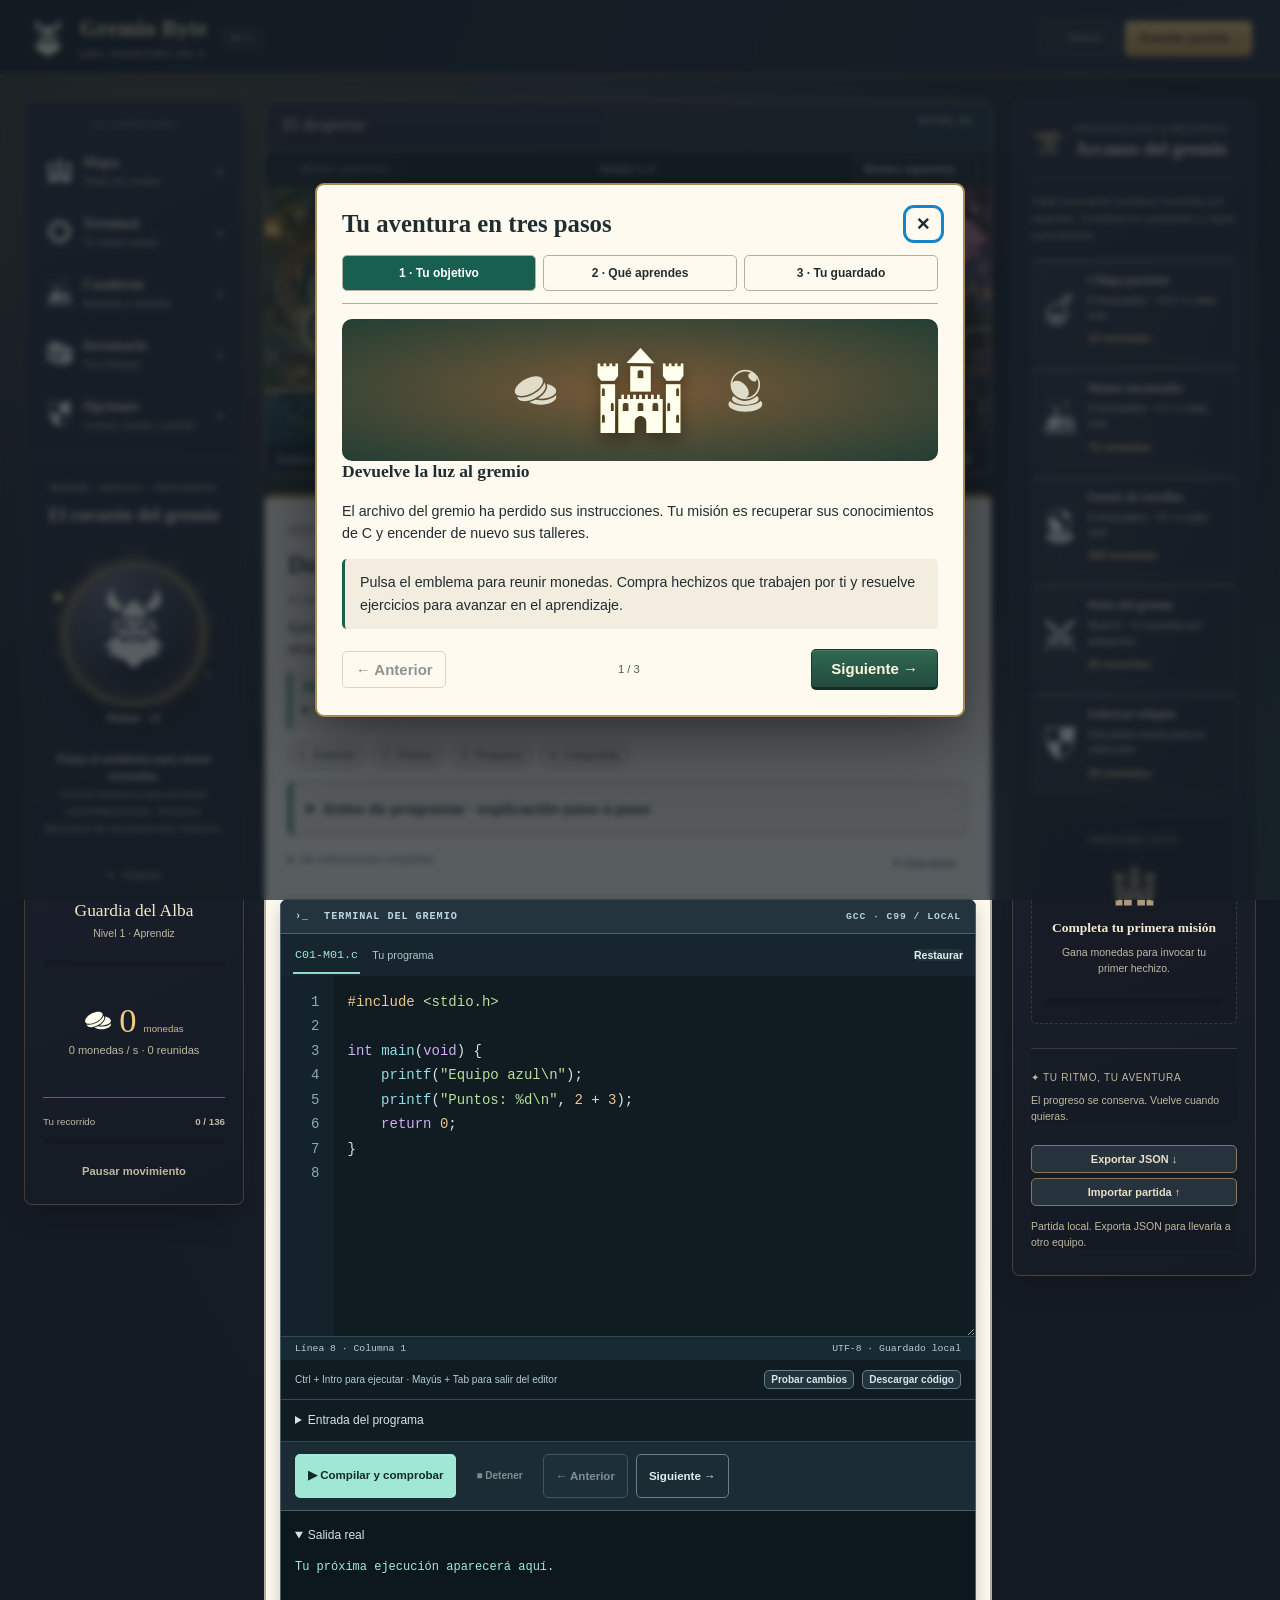
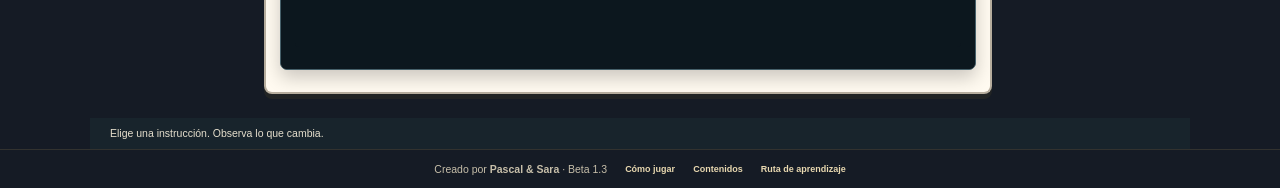
==== commit abba031b: "Release 1.3: adventure interface, guided practice and verified learning contracts" ====
--- a/index.html
+++ b/index.html
@@ -15,6 +15,7 @@
     <title>Gremio Byte · Pascal &amp; Sara</title>
     <link rel="icon" href="assets/game/dwarf-face.svg" />
     <link rel="stylesheet" href="style.css" />
+    <link rel="stylesheet" href="adventure.css" />
     <script type="module" src="app.js"></script>
   </head>
   <body>
@@ -29,22 +30,40 @@
         ></a
       ><span class="beta">BETA</span>
       <nav aria-label="Partida">
-        <button id="back-mission" disabled>← Volver</button
-        ><button id="open-map">Mapa de misiones</button
-        ><button id="open-settings">
-          <span id="avatar-symbol">✦</span>
-          <span id="profile-name">Visitante</span> · Opciones</button
+        <button id="back-mission" disabled="">← Volver</button
         ><button id="save-exit" class="gold">Guardar partida ↓</button>
       </nav>
     </header>
     <div class="game-shell" id="workspace">
       <aside class="character-panel">
-        <div class="chapter-label">PASCAL &amp; SARA PRESENTAN</div>
-        <h1>El gremio te espera</h1>
-        <p class="world-intro">
-          El archivo del gremio ha perdido sus instrucciones. Recupéralas, una
-          misión cada vez.
-        </p>
+        <nav class="adventure-menu" aria-label="Lugares de tu aventura">
+          <span class="menu-heading">TU AVENTURA</span
+          ><button id="open-map">
+            <img src="assets/game/castle.svg" alt="" /><span
+              ><strong>Mapa</strong><small>Todos los niveles</small></span
+            ><span aria-hidden="true">›</span></button
+          ><button id="open-terminal">
+            <img src="assets/game/cog.svg" alt="" /><span
+              ><strong>Terminal</strong><small>Tu misión actual</small></span
+            ><span aria-hidden="true">›</span></button
+          ><button id="open-study">
+            <img src="assets/game/book.svg" alt="" /><span
+              ><strong>Cuaderno</strong><small>Aprende y consulta</small></span
+            ><span aria-hidden="true">›</span></button
+          ><button id="collection">
+            <img src="assets/game/chest.svg" alt="" /><span
+              ><strong>Inventario</strong><small>Tus reliquias</small></span
+            ><span aria-hidden="true">›</span></button
+          ><button id="open-settings">
+            <img src="assets/game/shield.svg" alt="" /><span
+              ><strong>Opciones</strong
+              ><small>Lectura, sonido y partida</small></span
+            ><span aria-hidden="true">›</span>
+          </button>
+        </nav>
+        <div class="chapter-label">REÚNE · INVOCA · PROGRESA</div>
+        <h1>El corazón del gremio</h1>
+
         <div class="portrait-scene" id="portrait">
           <div class="sun-rays"></div>
           <div class="floating-rune r1">✦</div>
@@ -68,6 +87,10 @@
           mayores.
         </p>
         <div class="character-name">
+          <div class="profile-badge">
+            <span id="avatar-symbol">✦</span
+            ><span id="profile-name">Visitante</span>
+          </div>
           <strong id="club-label">Taller del Alba</strong
           ><span id="hero-level">Nivel 1 · Aprendiz</span>
         </div>
@@ -83,13 +106,7 @@
           ><span>monedas</span>
         </div>
         <p id="production" class="production">Completa una misión</p>
-        <div class="side-actions">
-          <button id="collection">
-            <img src="assets/game/chest.svg" alt="" /> Inventario</button
-          ><button id="open-study">
-            <img src="assets/game/book.svg" alt="" /> Cuaderno
-          </button>
-        </div>
+
         <div class="progress-summary">
           <span>Tu recorrido</span><strong id="mastery">0</strong
           ><progress
@@ -102,7 +119,7 @@
         <button id="motion" class="text-button">Pausar movimiento</button>
       </aside>
       <main class="play-column">
-        <section class="arena" aria-label="Mundo de juego">
+        <section class="arena" aria-label="Mundo de juego" id="adventure-world">
           <div class="arena-top">
             <span id="zone-name">El despertar</span
             ><span id="zone-count">NIVEL 01</span>
@@ -118,13 +135,25 @@
             <button id="replay" aria-label="Repetir visualización">↻</button>
           </div>
         </section>
-        <section class="mission" aria-labelledby="mission-title">
+        <section
+          class="mission"
+          aria-labelledby="mission-title"
+          id="current-mission"
+        >
           <div class="mission-top">
             <span id="mission-meta">MISIÓN</span
             ><span id="mission-reward" class="reward">+25 monedas</span>
           </div>
           <h2 id="mission-title">Preparando la aventura…</h2>
+          <p id="mission-story" class="mission-story"></p>
           <p id="mission-brief"></p>
+          <div class="mission-contract">
+            <strong id="teaching-mode"></strong>
+            <details>
+              <summary>Requisitos del ejercicio</summary>
+              <ul id="mission-requirements"></ul>
+            </details>
+          </div>
           <ol class="learning-route" aria-label="Cómo resolver">
             <li>1 · Entiende</li>
             <li>2 · Predice</li>
@@ -142,80 +171,101 @@
             </details>
             <button id="quick-hint" class="text-button">✦ Una pista</button>
           </div>
-          <div id="block-section" hidden>
+          <div id="block-section" hidden="">
             <h3>Ordena las instrucciones</h3>
             <ol id="blocks" class="blocks"></ol>
           </div>
-          <div id="prediction-section" hidden>
+          <div id="prediction-section" hidden="">
             <label for="prediction">Tu predicción de la salida</label
             ><textarea id="prediction" rows="3" spellcheck="false"></textarea>
           </div>
-          <div class="editor-head">
-            <label id="code-label" for="code">Tu programa</label
-            ><span class="editor-dots" aria-hidden="true">● ● ●</span
-            ><button id="reset-code" title="Recuperar código inicial">
-              Restaurar
-            </button>
-          </div>
-          <p id="function-note" hidden></p>
-          <div class="editor">
-            <pre id="line-numbers" aria-hidden="true">1</pre>
-            <textarea
-              id="code"
-              rows="8"
-              spellcheck="false"
-              autocapitalize="off"
-              autocomplete="off"
-              autocorrect="off"
-              aria-describedby="editor-help"
-            ></textarea>
-          </div>
-          <div class="editor-foot">
-            <span id="editor-help"
-              >Ctrl + Intro para ejecutar · Mayús + Tab para salir del
-              editor</span
-            ><button id="lab-toggle" aria-pressed="false">Probar cambios</button
-            ><button id="download-code">Descargar código</button>
-          </div>
-          <p id="lab-note" class="mode-note" hidden>
-            Prueba cambios sin premios ni comparación con la solución. Tu
-            borrador del ejercicio queda guardado: al volver se recupera. Estas
-            pruebas libres no se guardan. Para funciones, escribe también una
-            llamada si quieres ver su resultado.
-          </p>
-          <details class="input-details">
-            <summary>Entrada del programa</summary>
-            <div id="stdin-section">
-              <label for="stdin">Datos de entrada</label
-              ><textarea id="stdin" rows="2"></textarea>
-              <p>Los casos de misión usan sus entradas de referencia.</p>
+          <section
+            class="terminal-workspace"
+            aria-label="Terminal de programación"
+          >
+            <div class="terminal-top">
+              <span><b aria-hidden="true">›_</b> TERMINAL DEL GREMIO</span
+              ><span id="engine-badge">ENTORNO LOCAL</span>
             </div>
-          </details>
-          <div class="run-bar">
-            <button id="run" class="primary">▶ Compilar hechizo</button
-            ><button id="stop" disabled>■ Detener</button
-            ><button id="previous-mission">← Anterior</button
-            ><button id="next-mission">Siguiente →</button>
-          </div>
-          <p id="result" role="status" aria-live="polite"></p>
-          <details id="output-details" open>
-            <summary>Salida real <span id="run-metrics"></span></summary>
-            <pre id="output" tabindex="0">El resultado aparecerá aquí.</pre>
-            <div id="artifacts"></div>
-          </details>
+            <div class="editor-head">
+              <span id="editor-file" class="editor-file"></span>
+              <label id="code-label" for="code">Tu programa</label
+              ><button id="reset-code" title="Recuperar código inicial">
+                Restaurar
+              </button>
+            </div>
+            <p id="function-note" hidden=""></p>
+            <div class="editor">
+              <pre id="line-numbers" aria-hidden="true">1</pre>
+              <pre id="code-paint" aria-hidden="true"></pre>
+              <textarea
+                id="code"
+                rows="8"
+                spellcheck="false"
+                autocapitalize="off"
+                autocomplete="off"
+                autocorrect="off"
+                aria-describedby="editor-help"
+                wrap="off"
+              ></textarea>
+            </div>
+            <div class="terminal-status">
+              <span id="cursor-position">Línea 1 · Columna 1</span
+              ><span>UTF-8 · Guardado local</span>
+            </div>
+            <div class="editor-foot">
+              <span id="editor-help"
+                >Ctrl + Intro para ejecutar · Mayús + Tab para salir del
+                editor</span
+              ><button id="lab-toggle" aria-pressed="false">
+                Probar cambios</button
+              ><button id="download-code">Descargar código</button>
+            </div>
+            <p id="lab-note" class="mode-note" hidden="">
+              Prueba cambios sin premios ni comparación con la solución. Tu
+              borrador del ejercicio queda guardado: al volver se recupera.
+              Estas pruebas libres no se guardan. Para funciones, escribe
+              también una llamada si quieres ver su resultado.
+            </p>
+            <details class="input-details">
+              <summary>Entrada del programa</summary>
+              <div id="stdin-section">
+                <label for="stdin">Datos de entrada</label
+                ><textarea
+                  id="stdin"
+                  rows="2"
+                  aria-describedby="input-policy"
+                ></textarea>
+                <p id="input-policy"></p>
+                <p>Los casos de misión usan sus entradas de referencia.</p>
+              </div>
+            </details>
+            <div class="run-bar">
+              <button id="run" class="primary">▶ Compilar y comprobar</button
+              ><button id="stop" disabled="">■ Detener</button
+              ><button id="previous-mission">← Anterior</button
+              ><button id="next-mission">Siguiente →</button>
+            </div>
+            <p id="result" role="status" aria-live="polite"></p>
+            <details id="output-details" open="">
+              <summary>Salida real <span id="run-metrics"></span></summary>
+              <pre id="output" tabindex="0">El resultado aparecerá aquí.</pre>
+              <div id="artifacts"></div>
+            </details>
+          </section>
         </section>
       </main>
       <aside class="shop-panel">
         <div class="shop-title">
           <img src="assets/game/anvil.svg" alt="" />
           <div>
-            <span>MEJORA TU MUNDO</span>
-            <h2>La herrería</h2>
+            <span>PRODUCCIÓN &amp; MEJORAS</span>
+            <h2>Arcanos del gremio</h2>
           </div>
         </div>
         <p class="shop-intro">
-          Invoca ayudantes: producen monedas mientras estudias. Tu pulso y tus
-          hechizos mejoran por separado.
+          Cada invocación produce monedas por segundo. Combina tus ayudantes y
+          sigue aprendiendo.
         </p>
         <div id="spell-shop">
           <button id="spell-0" class="shop-item">
@@ -274,7 +324,7 @@
             id="import-file"
             type="file"
             accept=".json,application/json"
-            hidden
+            hidden=""
           />
           <p id="save-status">Guardado en este navegador.</p>
         </div>
@@ -284,7 +334,7 @@
       Elige una instrucción. Observa lo que cambia.
     </p>
     <footer>
-      <span>Creado por <strong>Pascal &amp; Sara</strong> · Beta 1.2</span
+      <span>Creado por <strong>Pascal &amp; Sara</strong> · Beta 1.3</span
       ><button data-help="play">Cómo jugar</button
       ><button data-help="contents">Contenidos</button
       ><button data-help="learning">Ruta de aprendizaje</button>
@@ -354,7 +404,7 @@
         id="glossary-pane"
         role="tabpanel"
         aria-labelledby="tab-glossary"
-        hidden
+        hidden=""
       >
         <label for="glossary-search">Busca una palabra del código</label
         ><input id="glossary-search" type="search" />
@@ -364,12 +414,12 @@
         id="hints-pane"
         role="tabpanel"
         aria-labelledby="tab-hints"
-        hidden
+        hidden=""
       >
         <p id="hint-text"></p>
         <button id="hint">Otra pista</button
         ><button id="show-solution">Ver propuesta explicada</button>
-        <div id="solution" class="prose" hidden></div>
+        <div id="solution" class="prose" hidden=""></div>
       </section>
     </dialog>
     <dialog id="settings" aria-labelledby="settings-title">
@@ -394,13 +444,13 @@
             >Nombre o alias<input
               name="name"
               maxlength="32"
-              required
+              required=""
               autocomplete="off" /></label
           ><label
             >Nombre de tu taller o gremio<input
               name="club"
               maxlength="40"
-              required
+              required=""
               autocomplete="off" /></label
           ><label
             >Emblema<select name="avatar">
@@ -537,8 +587,8 @@
         Seguir jugando
       </button>
     </dialog>
-    <div id="source-toast" class="toast" role="status" hidden>
-      Has llegado al taller. Creado por Pascal & Sara El menú del navegador
+    <div id="source-toast" class="toast" role="status" hidden="">
+      Has llegado al taller. Creado por Pascal &amp; Sara El menú del navegador
       sigue disponible.
     </div>
     <noscript
--- a/adventure.css
+++ b/adventure.css
@@ -0,0 +1,1015 @@
+/* Adventure shell and programming terminal. Pascal & Sara. */
+:root {
+  --shell: #151b25;
+  --shell-panel: #202432;
+  --shell-text: #f4e8cc;
+  --shell-muted: #c0b99f;
+  --metal: #b89963;
+  --signal: #94e6d0;
+}
+html[data-game='forja-infinita'] {
+  --shell: #101e23;
+  --shell-panel: #19343a;
+  --shell-text: #e6f1e6;
+  --shell-muted: #b3c9c7;
+  --metal: #c7a274;
+  --signal: #9be9e7;
+}
+body {
+  background:
+    radial-gradient(ellipse at 45% 0, #49505d55, transparent 65%), var(--shell);
+}
+.masthead {
+  min-height: 76px;
+  height: auto;
+  padding: 14px 28px;
+  background: linear-gradient(110deg, #111720, var(--shell-panel));
+  border-bottom: 1px solid var(--metal);
+}
+.masthead .brand {
+  font-size: 1.5rem;
+}
+.masthead nav {
+  margin-left: auto;
+}
+.masthead button {
+  border-color: #8d795b;
+}
+.game-shell {
+  max-width: 1920px;
+  padding: 24px;
+  margin: auto;
+  display: grid;
+  grid-template-columns: 220px minmax(0, 1fr) 244px;
+  gap: 20px;
+  align-items: start;
+}
+.character-panel,
+.shop-panel {
+  padding: 18px;
+  color: var(--shell-text);
+  background: linear-gradient(155deg, var(--shell-panel), var(--shell));
+  border: 1px solid #8f7c585c;
+  border-radius: 8px;
+  box-shadow:
+    inset 0 1px #ffffff12,
+    0 12px 28px #0003;
+}
+.character-panel {
+  padding-top: 0;
+}
+.character-panel h1 {
+  font-size: 1.22rem;
+  text-align: center;
+  margin: 8px 0 14px;
+  color: var(--shell-text);
+}
+.character-panel .chapter-label {
+  font:
+    600 0.63rem 'Segoe UI',
+    sans-serif;
+  letter-spacing: 0.12em;
+  text-align: center;
+  margin-top: 24px;
+  color: var(--shell-muted);
+}
+.adventure-menu {
+  margin: 0 -18px 18px;
+  padding: 18px 10px 10px;
+  border-bottom: 1px solid #a58b5944;
+}
+.menu-heading {
+  display: block;
+  font-size: 0.65rem;
+  letter-spacing: 0.18em;
+  color: var(--shell-muted);
+  margin: 0 10px 12px;
+}
+.adventure-menu button {
+  display: flex;
+  align-items: center;
+  gap: 10px;
+  width: 100%;
+  min-height: 57px;
+  padding: 10px;
+  margin: 4px 0;
+  text-align: left;
+  border: 1px solid transparent;
+  border-radius: 5px;
+  color: var(--shell-text);
+  background: transparent;
+}
+.adventure-menu button:hover,
+.adventure-menu button:focus-visible {
+  background: linear-gradient(90deg, #ac874232, transparent);
+  border-color: #a68e5a70;
+}
+.adventure-menu button img {
+  width: 27px;
+  height: 27px;
+  filter: sepia(0.8) saturate(0.7);
+}
+.adventure-menu button span:first-of-type {
+  flex: 1;
+}
+.adventure-menu strong {
+  display: block;
+  font:
+    600 0.95rem Georgia,
+    serif;
+}
+.adventure-menu small {
+  display: block;
+  font-size: 0.68rem;
+  color: var(--shell-muted);
+  margin-top: 5px;
+  font-weight: 400;
+}
+.portrait-scene {
+  width: 100%;
+  height: 190px;
+  margin: 0;
+  overflow: visible;
+  border: 0;
+  background: radial-gradient(circle, #bfa55b2e, transparent 65%);
+}
+.gather {
+  width: 140px;
+  height: 140px;
+  margin: 0;
+  border: 2px solid var(--metal);
+  border-radius: 50%;
+  background: radial-gradient(circle at 35% 25%, #626079, #20212d 60%, #121820);
+  box-shadow:
+    0 0 0 6px #bba96a22,
+    0 0 0 8px #9b88602e,
+    0 15px 30px #0009,
+    inset 0 0 25px #ddb97555;
+}
+html[data-game='forja-infinita'] .gather {
+  border-radius: 30%;
+  background: radial-gradient(circle at 40% 35%, #527d79, #152d37 65%);
+  transform: rotate(0deg);
+}
+.gather img {
+  width: 86px;
+  height: 86px;
+  filter: sepia(0.75) saturate(0.7) drop-shadow(0 4px 6px #0008);
+}
+.gather .gather-label {
+  top: auto;
+  bottom: -28px;
+  color: var(--shell-text);
+  border: 0;
+  background: var(--shell);
+  white-space: nowrap;
+  font-size: 0.7rem;
+}
+.gather-help {
+  margin-top: 12px;
+  padding: 10px 0;
+  border: 0;
+  background: none;
+  font-size: 0.74rem;
+  color: var(--shell-muted);
+}
+.gather-help strong {
+  color: var(--shell-text);
+}
+.character-name {
+  margin-top: 12px;
+  color: var(--shell-text);
+}
+.character-name span,
+.production,
+.progress-summary,
+.character-panel .text-button {
+  color: var(--shell-muted);
+}
+.profile-badge {
+  display: flex;
+  justify-content: center;
+  gap: 6px;
+  font-size: 0.72rem;
+  margin-bottom: 8px;
+}
+.wallet {
+  padding: 12px 0 0;
+  background: none;
+  border: 0;
+  color: var(--shell-text);
+}
+.wallet strong {
+  font-size: 2.3rem;
+  font-variant-numeric: tabular-nums;
+}
+.wallet img {
+  width: 28px;
+}
+.production {
+  font-size: 0.74rem;
+  min-height: 32px;
+}
+.play-column {
+  min-width: 0;
+  background: transparent;
+  padding: 0;
+}
+.arena {
+  border: 1px solid #b59a65;
+  border-radius: 8px;
+  overflow: hidden;
+  margin: 0 0 18px;
+  box-shadow: 0 12px 35px #0004;
+}
+.arena-top {
+  background: linear-gradient(90deg, #292433, #222e37);
+  padding: 14px 18px;
+  color: #f4e6c4;
+}
+#zone-name {
+  font:
+    1.15rem Georgia,
+    serif;
+}
+.map-controls {
+  background: #172029;
+  border-bottom: 1px solid #847152;
+  color: #e8dec7;
+  padding: 7px 12px;
+}
+.map-controls button {
+  background: transparent;
+  border-color: #7f765e;
+  color: #f2e8d1;
+  padding: 5px 9px;
+  font-size: 0.7rem;
+}
+.map-controls span {
+  font-size: 0.7rem;
+}
+.landscape,
+html[data-game='forja-infinita'] .landscape {
+  height: 255px;
+  background:
+    linear-gradient(0deg, #111b30b5, transparent 60%),
+    url('assets/art/world-v4.png') center 48% / cover;
+}
+.landscape::after {
+  background: linear-gradient(
+    110deg,
+    hsl(var(--map-hue) 60% 40% / 0.24),
+    transparent 70%
+  );
+  mix-blend-mode: screen;
+  pointer-events: none;
+}
+.hill,
+.scene-moon,
+.companion {
+  display: none;
+}
+.world-path {
+  top: 60%;
+  opacity: 0.6;
+  border-color: #e1c17a;
+}
+.world-station {
+  top: 36%;
+  z-index: 3;
+}
+.world-station:nth-of-type(even) {
+  top: 48%;
+}
+.world-station img {
+  background: #16232ae8;
+  border: 2px solid #baa171;
+  width: 46px;
+  height: 46px;
+  padding: 8px;
+  box-shadow: 0 5px 15px #0009;
+  border-radius: 50%;
+}
+.world-station[aria-current='step'] img {
+  border-color: #fff0b3;
+  background: #5f4e36;
+  box-shadow:
+    0 0 0 5px #f3d49033,
+    0 0 25px #ffd68470;
+}
+.world-station .level-number {
+  color: #f9edcf;
+  background: #1d2834;
+  border-color: #b99f6c;
+}
+.world-station span {
+  color: #fff2d6;
+  background: #152029;
+  border-radius: 4px;
+  padding: 3px 7px;
+}
+.encounter {
+  bottom: 10px;
+  background: #101c29df;
+  color: #f2e6c9;
+  border-color: #b59a6570;
+}
+.scene-bottom {
+  background: #1a2430;
+  color: #e2d8c3;
+  border: 0;
+}
+.scene-bottom p {
+  font-size: 0.72rem;
+}
+.result-tray {
+  display: none;
+}
+.mission {
+  padding: 22px;
+  border: 1px solid var(--line);
+  border-radius: 8px;
+  background: var(--panel);
+  box-shadow: 0 10px 30px #0003;
+}
+.mission h2 {
+  font-size: 1.65rem;
+  line-height: 1.2;
+  margin: 10px 0;
+}
+#mission-meta {
+  font-size: 0.68rem;
+  letter-spacing: 0.04em;
+}
+#mission-brief {
+  font-size: 0.9rem;
+}
+.learning-route {
+  margin: 12px 0;
+}
+.learning-route li {
+  font-size: 0.7rem;
+}
+.lesson-card {
+  margin: 12px 0;
+}
+.terminal-workspace {
+  margin: 20px -8px 0;
+  background: #101b22;
+  color: #dce7e6;
+  border: 1px solid #46606a;
+  border-radius: 7px;
+  overflow: hidden;
+  box-shadow: 0 8px 18px #0003;
+  display: grid;
+  grid-template-columns: minmax(0, 1fr);
+  scroll-margin-top: 20px;
+}
+.terminal-top {
+  padding: 11px 14px;
+  background: #23343e;
+  color: #bad6df;
+  display: flex;
+  justify-content: space-between;
+  gap: 12px;
+  font:
+    600 0.68rem 'Consolas',
+    monospace;
+  letter-spacing: 0.09em;
+  border-bottom: 1px solid #486471;
+}
+.terminal-top b {
+  color: #96ecdf;
+  margin-right: 8px;
+}
+#engine-badge {
+  font-size: 0.65rem;
+  color: #b3d3cf;
+  text-align: right;
+}
+.editor-head {
+  border: 0;
+  background: #17252e;
+  color: #dce7e6;
+  padding: 0 12px;
+  min-height: 42px;
+  flex-wrap: wrap;
+  gap: 12px;
+}
+.editor-file {
+  color: #a2e6d7;
+  padding: 12px 2px 10px;
+  border-bottom: 2px solid #8cdecd;
+  font:
+    0.78rem Consolas,
+    monospace;
+}
+.editor-head label {
+  font:
+    0.72rem 'Segoe UI',
+    sans-serif;
+  color: #afc5c8;
+}
+.editor-head button {
+  color: #d0e6e6;
+  font-size: 0.7rem;
+}
+.terminal-workspace button {
+  border-color: #66808a;
+  background: #21343e;
+  color: #e2eeed;
+}
+.terminal-workspace button.primary {
+  background: #a0e8d5;
+  color: #102a26;
+  border-color: #a0e8d5;
+}
+.terminal-workspace .text-button {
+  color: #cce1e0;
+}
+.editor {
+  position: relative;
+  display: grid;
+  grid-template-columns: 3.5rem minmax(0, 1fr);
+  background: #101b22;
+  overflow: hidden;
+  min-width: 0;
+}
+.editor #code,
+.editor #code-paint,
+.editor #line-numbers {
+  font:
+    14px / 1.75 Consolas,
+    'Cascadia Code',
+    'Courier New',
+    monospace;
+  font-size: calc(14px * var(--scale));
+  tab-size: 4;
+  letter-spacing: 0;
+  word-spacing: 0;
+  padding: 14px 14px;
+  margin: 0;
+  border: 0;
+  border-radius: 0;
+  white-space: pre;
+  overflow-wrap: normal;
+  word-break: normal;
+  text-align: left;
+}
+.editor #code {
+  grid-area: 1 / 2;
+  z-index: 2;
+  color: transparent;
+  -webkit-text-fill-color: transparent;
+  caret-color: #fff3a6;
+  background: transparent;
+  height: 360px;
+  min-height: 240px;
+  resize: vertical;
+  overflow: auto;
+  width: 100%;
+  outline-offset: -3px;
+}
+.editor #code::selection {
+  background: #32738a88;
+}
+.editor #code:focus {
+  box-shadow: inset 0 0 0 2px #83d9c477;
+  outline: none;
+}
+.editor #code-paint {
+  grid-area: 1 / 2;
+  position: absolute;
+  inset: 0;
+  overflow: hidden;
+  pointer-events: none;
+  color: #dce7e6;
+  background: transparent;
+  height: 100%;
+}
+.editor #line-numbers {
+  grid-area: 1 / 1;
+  background: #14232b;
+  color: #8caab4;
+  text-align: right;
+  overflow: hidden;
+  height: 100%;
+  max-height: 100%;
+}
+.token.comment,
+.token.prolog {
+  color: #9aafb0;
+  font-style: italic;
+}
+.token.keyword,
+.token.atrule {
+  color: #d2adf5;
+}
+.token.string,
+.token.char,
+.token.attr-value {
+  color: #b9df9c;
+}
+.token.number,
+.token.boolean {
+  color: #f3c486;
+}
+.token.function,
+.token.class-name {
+  color: #94dbe9;
+}
+.token.operator,
+.token.punctuation {
+  color: #d5e4e7;
+}
+.token.directive,
+.token.macro {
+  color: #efc88e;
+}
+.terminal-status {
+  background: #182a33;
+  padding: 6px 14px;
+  display: flex;
+  justify-content: space-between;
+  gap: 10px;
+  font:
+    0.65rem Consolas,
+    monospace;
+  color: #b4ced2;
+  border-top: 1px solid #314a56;
+}
+.terminal-workspace .editor-foot {
+  padding: 10px 14px;
+  margin: 0;
+  border: 0;
+  background: #101b22;
+  color: #b4cdd1;
+}
+.terminal-workspace .editor-foot button {
+  color: #d5e6e5;
+}
+.terminal-workspace .input-details {
+  margin: 0;
+  padding: 8px 14px;
+  border-top: 1px solid #314a56;
+  font-size: 0.8rem;
+}
+.terminal-workspace textarea:not(#code) {
+  color: #e4edeb;
+  background: #172a33;
+  border-color: #66808a;
+}
+#input-policy {
+  color: #b7cfd2;
+  font-size: 0.74rem;
+  margin: 8px 0 0;
+}
+.terminal-workspace .run-bar {
+  padding: 12px 14px;
+  margin: 0;
+  background: #1b2c34;
+  border-top: 1px solid #314a56;
+  gap: 8px;
+}
+.run-bar button {
+  font-size: 0.77rem;
+  padding: 9px 12px;
+}
+.terminal-workspace #result {
+  padding: 0 14px;
+  color: #ddede8;
+  font-size: 0.85rem;
+  margin: 12px 0;
+}
+.terminal-workspace #result:empty {
+  display: none;
+}
+.terminal-workspace #output-details {
+  padding: 12px 14px;
+  border: 0;
+  border-top: 1px solid #47616b;
+  margin: 0;
+  background: #0c171e;
+  color: #d1e5e6;
+}
+.terminal-workspace #output {
+  background: #0c171e;
+  color: #a9e8d2;
+  border: 0;
+  font:
+    0.8rem/1.7 Consolas,
+    monospace;
+  min-height: 90px;
+  margin: 10px 0;
+  padding: 0;
+}
+.terminal-workspace #run-metrics {
+  color: #aac2c8;
+}
+.terminal-workspace summary {
+  color: #d1e5e6;
+  font-size: 0.8rem;
+}
+html[data-game='forja-infinita'] .shop-panel {
+  background: linear-gradient(155deg, var(--shell-panel), var(--shell));
+}
+.terminal-workspace #function-note,
+.terminal-workspace #lab-note {
+  color: #e7dbb4;
+  background: #3c382a;
+  margin: 0;
+  padding: 12px 14px;
+  border: 0;
+}
+.shop-title {
+  border-bottom: 1px solid #99825355;
+  padding-bottom: 15px;
+}
+.shop-title h2 {
+  color: var(--shell-text);
+  font-size: 1.22rem;
+}
+.shop-title span,
+.shop-intro {
+  color: var(--shell-muted);
+}
+.shop-intro {
+  font-size: 0.74rem;
+  margin: 14px 0;
+}
+.shop-title > img {
+  width: 34px;
+  height: 34px;
+}
+.shop-item {
+  background: linear-gradient(105deg, #ffffff0d, transparent);
+  border: 1px solid #8f80645e;
+  color: var(--shell-text);
+  padding: 13px 10px;
+  margin: 8px 0;
+  border-radius: 5px;
+  gap: 10px;
+  width: 100%;
+}
+.shop-item > img {
+  width: 36px;
+  height: 36px;
+  filter: sepia(0.7) saturate(0.7);
+}
+.shop-item strong {
+  font-size: 0.8rem;
+  color: var(--shell-text);
+}
+.shop-item small {
+  color: var(--shell-muted);
+  font-size: 0.68rem;
+  line-height: 1.5;
+}
+.shop-item em {
+  color: #f1ce87;
+  font:
+    600 0.73rem 'Segoe UI',
+    sans-serif;
+  margin-top: 5px;
+}
+.next-unlock,
+.daily-note,
+.save-menu {
+  border-color: #8f80644d;
+  background: #00000012;
+  color: var(--shell-text);
+}
+.next-unlock p,
+.daily-note p,
+.save-menu p {
+  color: var(--shell-muted);
+}
+.save-menu button {
+  background: #27333c;
+  border-color: #8a7959;
+  color: #eadfc7;
+  font-size: 0.73rem;
+}
+.next-unlock {
+  margin-top: 22px;
+}
+.next-unlock > span,
+.daily-note > span {
+  color: var(--shell-muted);
+}
+.notice {
+  background: #18242c;
+  border-color: #7c7154;
+  color: #e6dfcd;
+}
+footer {
+  color: #c7bfaa;
+  background: transparent;
+  border-top: 1px solid #9a865638;
+}
+footer button {
+  color: #e8d8b0;
+  background: transparent;
+  border-color: #8f7b52;
+}
+.focus-mode .game-shell {
+  grid-template-columns: 180px minmax(0, 1fr);
+}
+.focus-mode .character-panel {
+  padding: 0 18px;
+}
+.focus-mode .character-panel > :not(.adventure-menu) {
+  display: none;
+}
+.focus-mode .adventure-menu {
+  display: block;
+}
+.focus-mode .adventure-menu * {
+  display: revert;
+}
+.focus-mode .adventure-menu button {
+  display: flex;
+}
+html[data-theme='contrast'] {
+  --shell: #000;
+  --shell-panel: #000;
+  --shell-text: #fff;
+  --shell-muted: #fff;
+  --metal: #fff;
+}
+html[data-theme='contrast'] .terminal-workspace,
+html[data-theme='contrast'] .terminal-workspace * {
+  border-color: #fff;
+}
+html[data-theme='contrast'] .token {
+  color: #fff;
+  font-weight: normal;
+}
+html[data-theme='contrast'] .editor #code-paint {
+  color: #fff;
+}
+html[data-theme='paper'] .landscape {
+  background-image: none;
+  background-color: #e6e1d4;
+}
+html[data-theme='paper'] body {
+  --shell: #ece8dd;
+  --shell-panel: #f8f5eb;
+  --shell-text: #252d30;
+  --shell-muted: #404a4e;
+}
+@media (min-width: 1650px) {
+  .terminal-workspace {
+    grid-template-columns: minmax(0, 1.6fr) minmax(270px, 1fr);
+  }
+  .terminal-workspace > * {
+    grid-column: 1;
+  }
+  .terminal-top,
+  .terminal-workspace .run-bar,
+  .terminal-workspace #result {
+    grid-column: 1/-1;
+  }
+  .terminal-workspace #output-details {
+    grid-column: 2;
+    grid-row: 2/9;
+    border-left: 1px solid #47616b;
+    overflow: auto;
+    max-height: 640px;
+  }
+}
+@media (max-width: 1200px) {
+  .game-shell {
+    grid-template-columns: 190px minmax(0, 1fr);
+    padding: 16px;
+    gap: 16px;
+  }
+  .shop-panel {
+    grid-column: 2;
+    display: grid;
+    grid-template-columns: repeat(2, minmax(0, 1fr));
+    gap: 10px;
+  }
+  .shop-title,
+  .shop-intro,
+  #spell-shop {
+    grid-column: 1/-1;
+  }
+  #spell-shop {
+    display: grid;
+    grid-template-columns: repeat(3, minmax(0, 1fr));
+    gap: 8px;
+  }
+  .shop-item {
+    height: 100%;
+    margin: 0;
+  }
+  .shop-item > img {
+    width: 25px;
+  }
+}
+@media (max-width: 800px) {
+  .masthead {
+    padding: 12px;
+    flex-wrap: wrap;
+    gap: 10px;
+  }
+  .masthead nav {
+    margin: 0;
+    flex: 1 1 100%;
+    display: flex;
+  }
+  .masthead nav button {
+    flex: 1;
+    font-size: 0.76rem;
+  }
+  .game-shell,
+  .focus-mode .game-shell {
+    display: flex;
+    flex-direction: column;
+    padding: 12px;
+    gap: 14px;
+  }
+  .character-panel {
+    width: 100%;
+    display: grid;
+    grid-template-columns: 1fr 1fr;
+    gap: 10px 16px;
+  }
+  .adventure-menu {
+    grid-column: 1/-1;
+    display: flex;
+    gap: 4px;
+    margin-bottom: 0;
+    padding: 8px;
+  }
+  .adventure-menu button {
+    flex-direction: column;
+    text-align: center;
+    padding: 8px 4px;
+    gap: 5px;
+    min-width: 0;
+  }
+  .adventure-menu button img {
+    width: 22px;
+    height: 22px;
+  }
+  .adventure-menu strong {
+    font:
+      600 0.7rem 'Segoe UI',
+      sans-serif;
+  }
+  .adventure-menu small,
+  .adventure-menu button > span:last-child,
+  .menu-heading {
+    display: none;
+  }
+  .character-panel h1 {
+    font-size: 1rem;
+    align-self: center;
+    margin: 12px 0 0;
+  }
+  .character-panel .chapter-label,
+  .gather-help,
+  .character-name,
+  .character-panel > progress,
+  .progress-summary,
+  .character-panel > #motion {
+    display: none;
+  }
+  .portrait-scene {
+    height: 140px;
+    grid-column: 1;
+    grid-row: 3/5;
+  }
+  .gather {
+    width: 100px;
+    height: 100px;
+  }
+  .gather img {
+    width: 62px;
+    height: 62px;
+  }
+  .wallet {
+    grid-column: 2;
+    grid-row: 3;
+    align-self: end;
+    margin: 0;
+    padding: 0;
+  }
+  .wallet strong {
+    font-size: 2rem;
+  }
+  .production {
+    grid-column: 2;
+    grid-row: 4;
+    margin: 0;
+    align-self: start;
+  }
+  .play-column,
+  .shop-panel {
+    width: 100%;
+  }
+  .landscape,
+  html[data-game='forja-infinita'] .landscape {
+    height: 225px;
+  }
+  .mission {
+    padding: 16px;
+  }
+  .mission h2 {
+    font-size: 1.35rem;
+  }
+  .terminal-workspace {
+    margin: 16px -6px 0;
+  }
+  .terminal-top {
+    font-size: 0.6rem;
+    padding: 10px;
+    letter-spacing: 0;
+  }
+  .editor #code,
+  .editor #code-paint,
+  .editor #line-numbers {
+    padding: 12px 8px;
+  }
+  .editor {
+    grid-template-columns: 2.5rem minmax(0, 1fr);
+  }
+  .editor #code {
+    height: 300px;
+  }
+  .run-bar {
+    flex-wrap: wrap;
+  }
+  .run-bar button {
+    flex: 1 1 40%;
+  }
+  .shop-panel {
+    display: block;
+  }
+  #spell-shop {
+    display: block;
+  }
+  .shop-item {
+    margin: 8px 0;
+  }
+  .focus-mode .character-panel {
+    display: block;
+  }
+}
+@media (prefers-reduced-motion: reduce) {
+  *,
+  *::before,
+  *::after {
+    animation: none !important;
+    scroll-behavior: auto !important;
+  }
+}
+@media (forced-colors: active) {
+  .editor #code {
+    color: CanvasText;
+    -webkit-text-fill-color: CanvasText;
+    caret-color: CanvasText;
+  }
+  .editor #code-paint {
+    visibility: hidden;
+  }
+}
+
+.terminal-workspace #output-details > summary {
+  color: #d1e5e6;
+  font-size: 0.8rem;
+}
+
+.mission-story {
+  color: var(--muted);
+  font:
+    italic 0.86rem/1.5 Georgia,
+    serif;
+  margin-bottom: 12px;
+}
+.mission-contract {
+  border-left: 3px solid var(--accent);
+  padding: 8px 12px;
+  margin: 12px 0;
+  background: var(--bg);
+  font-size: 0.8rem;
+}
+.mission-contract strong {
+  color: var(--accent);
+}
+.mission-contract summary {
+  padding: 8px 0 2px;
+}
+.mission-contract li {
+  line-height: 1.6;
+  margin-bottom: 5px;
+}
+
+@media(max-width:800px) {
+  .terminal-workspace .run-bar { display: grid; grid-template-columns: repeat(2,minmax(0,1fr)); align-items: stretch; }
+  .terminal-workspace .run-bar button { width: 100%; min-width: 0; margin: 0; flex: none; overflow-wrap: normal; word-break: normal; white-space: normal; }
+  .shop-panel .shop-item { height: auto; min-height: 84px; display: flex; flex-direction: row; text-align: left; align-items: center; }
+  .shop-panel .shop-item > img { width: 34px; flex-shrink: 0; }
+}
